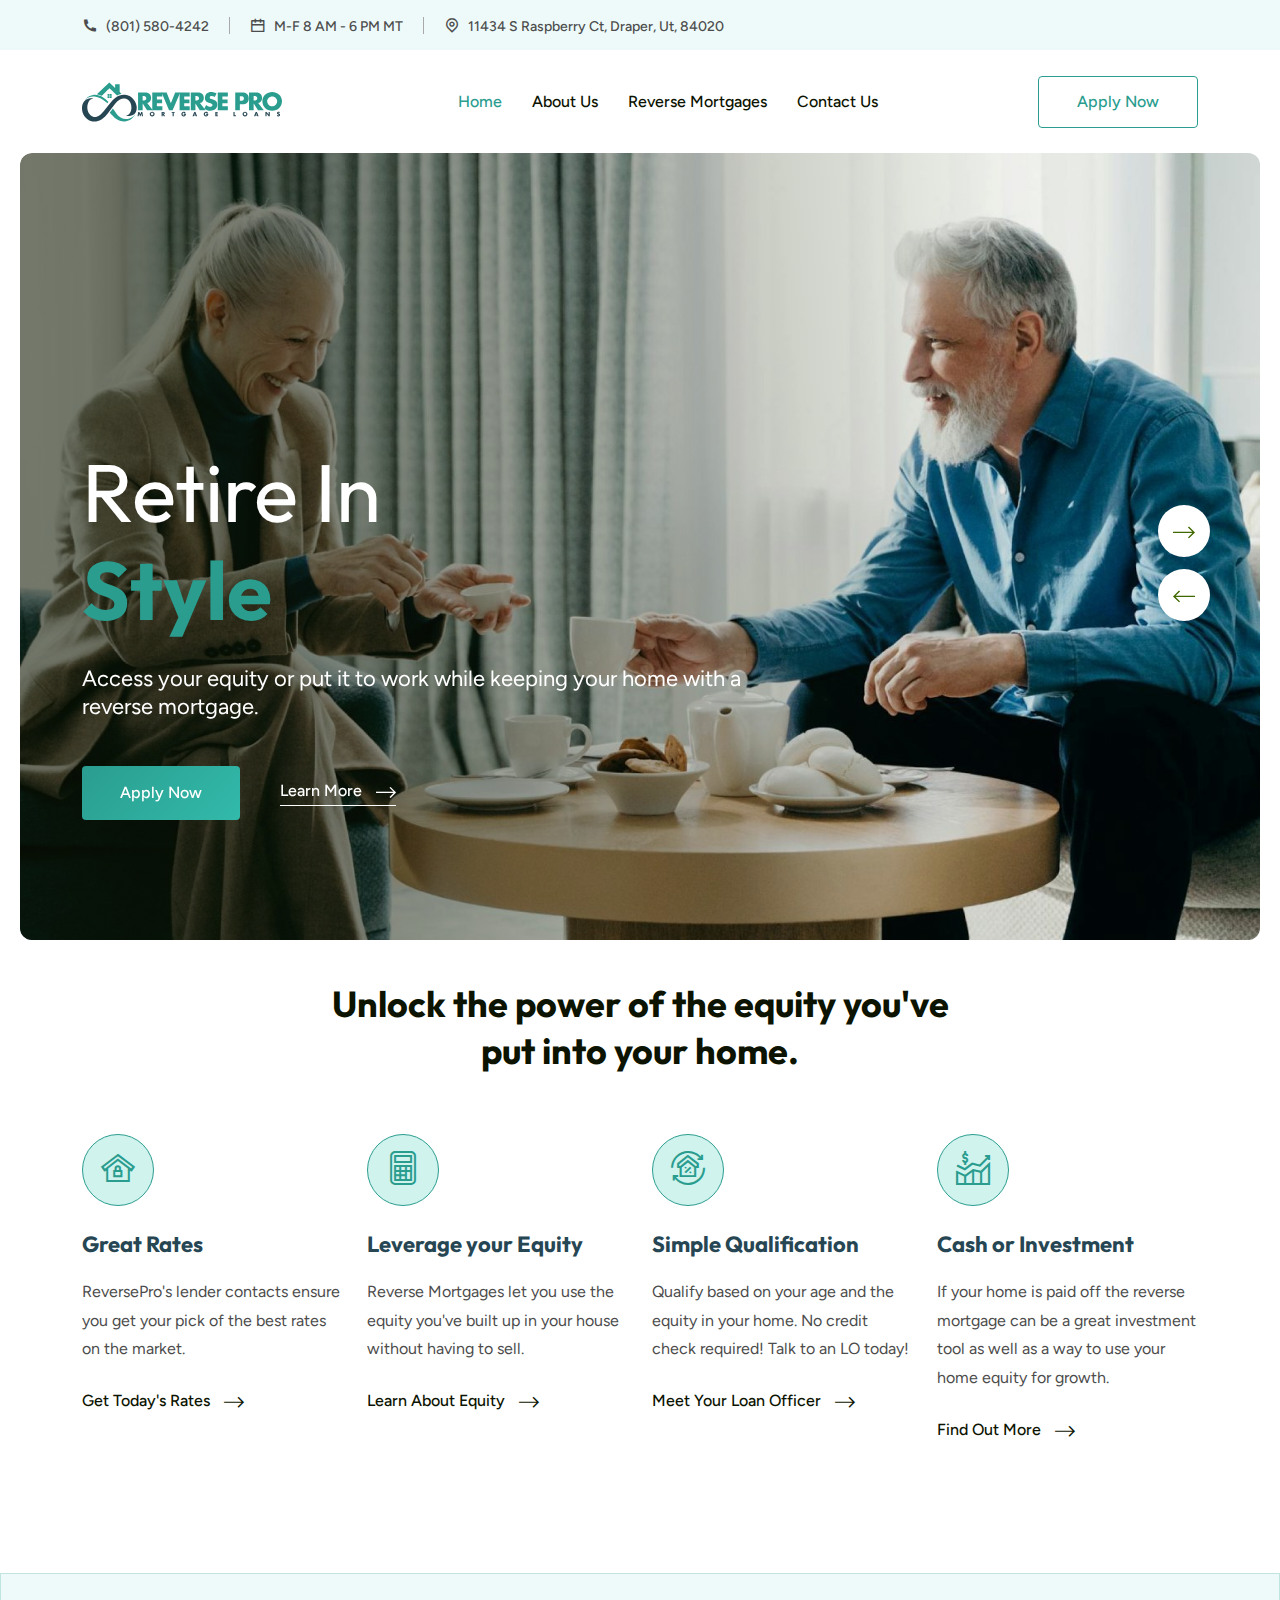
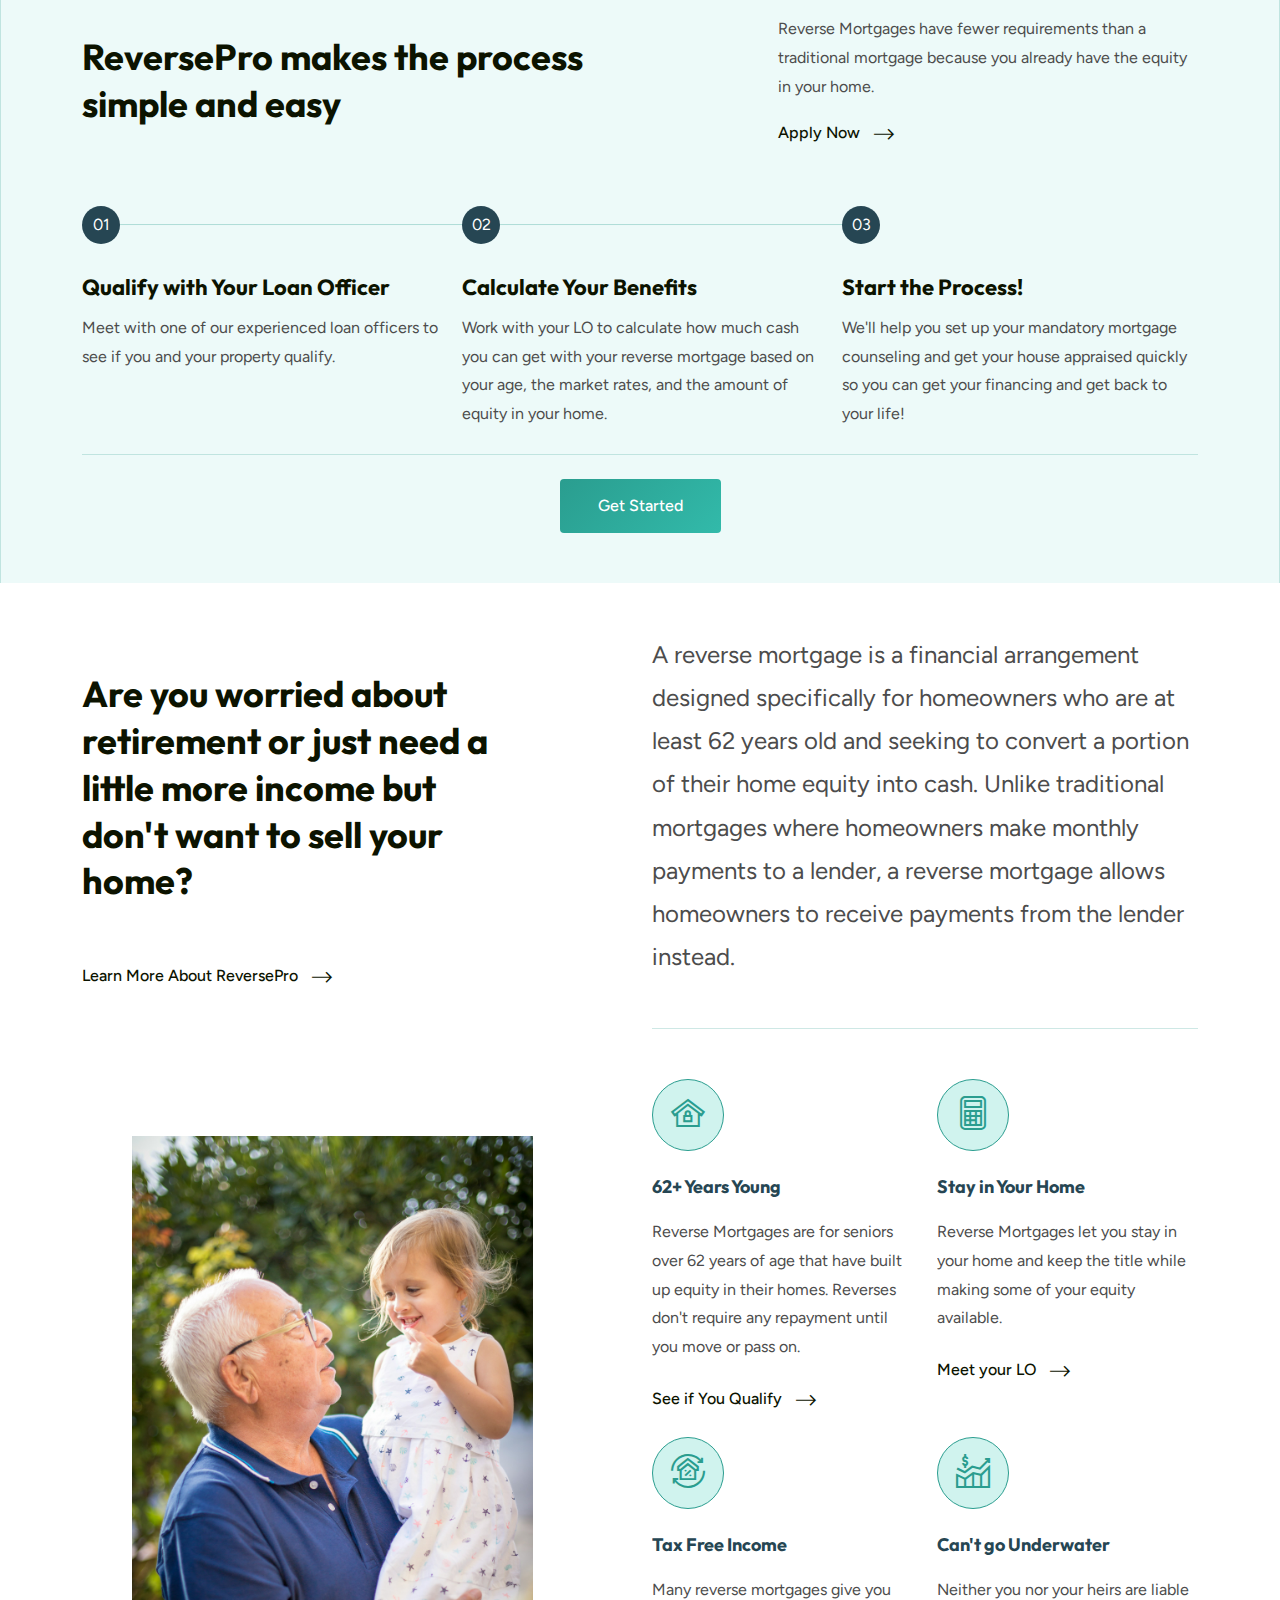
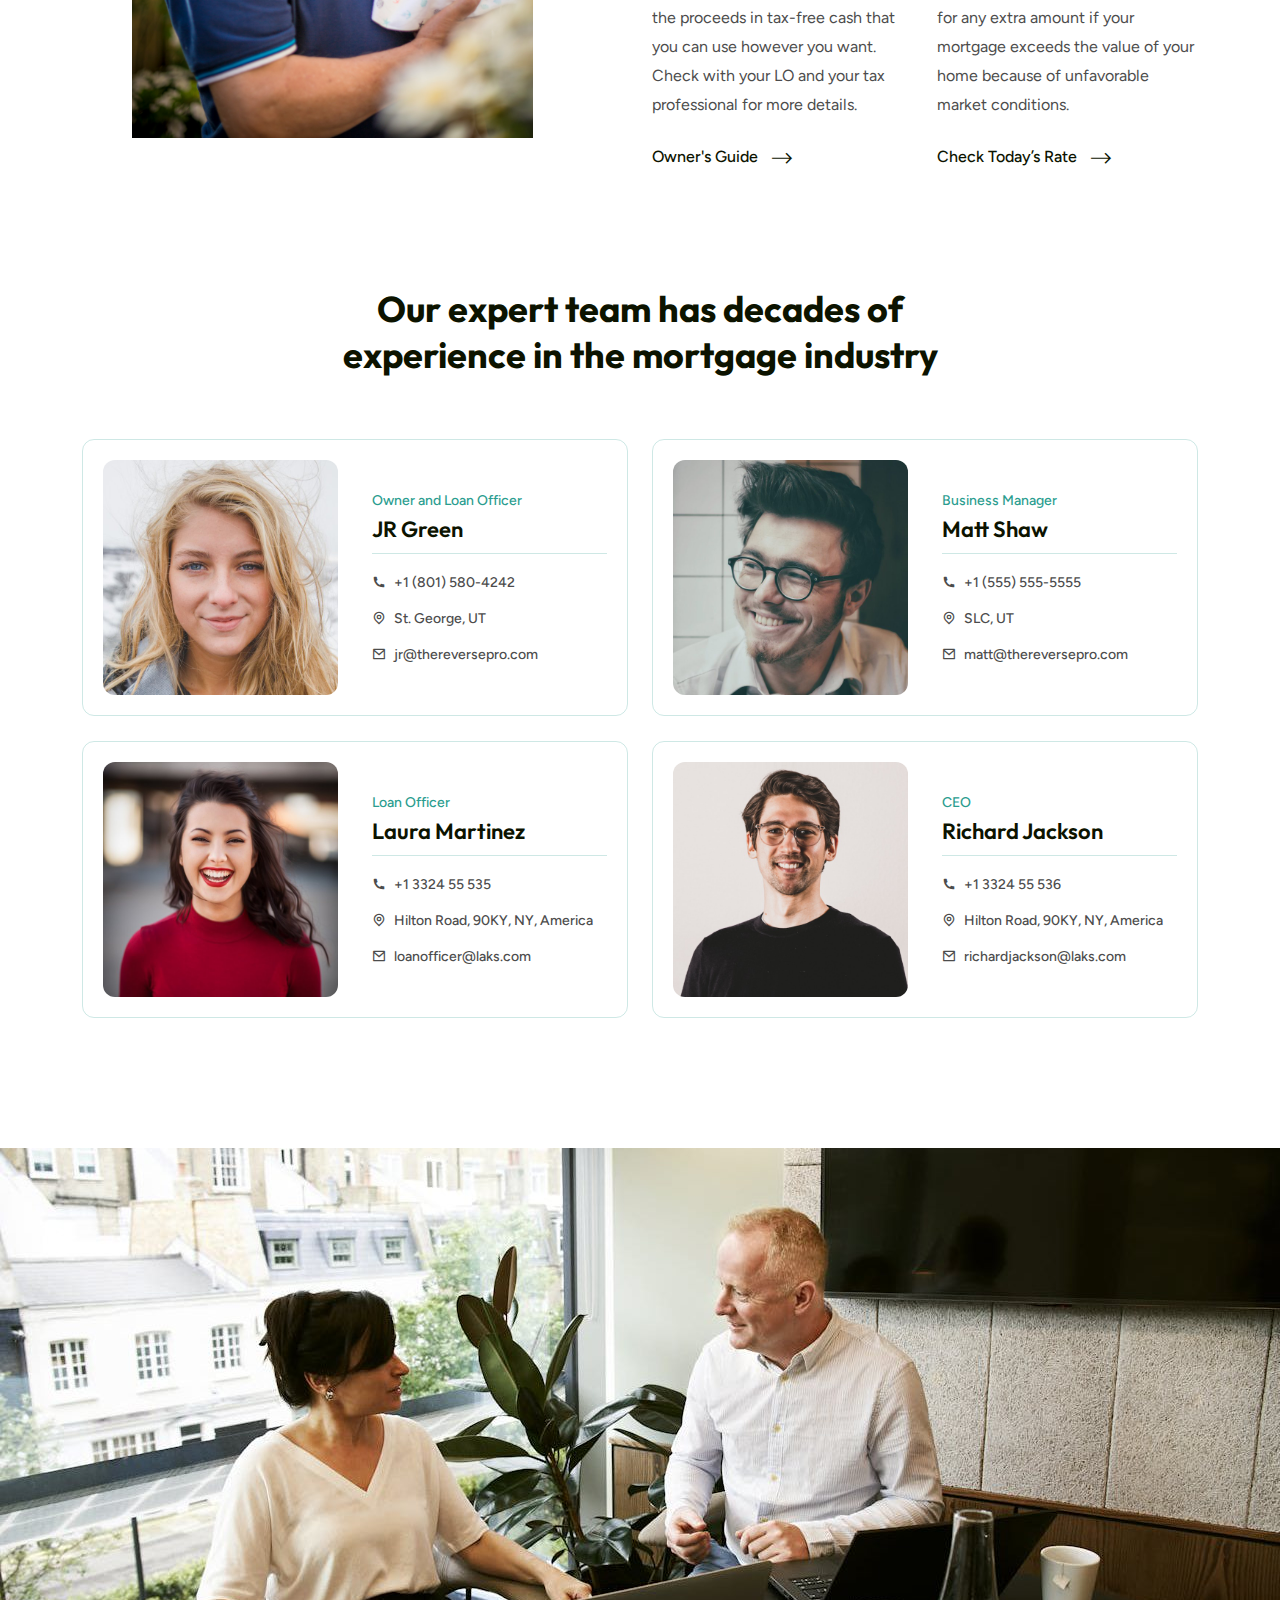
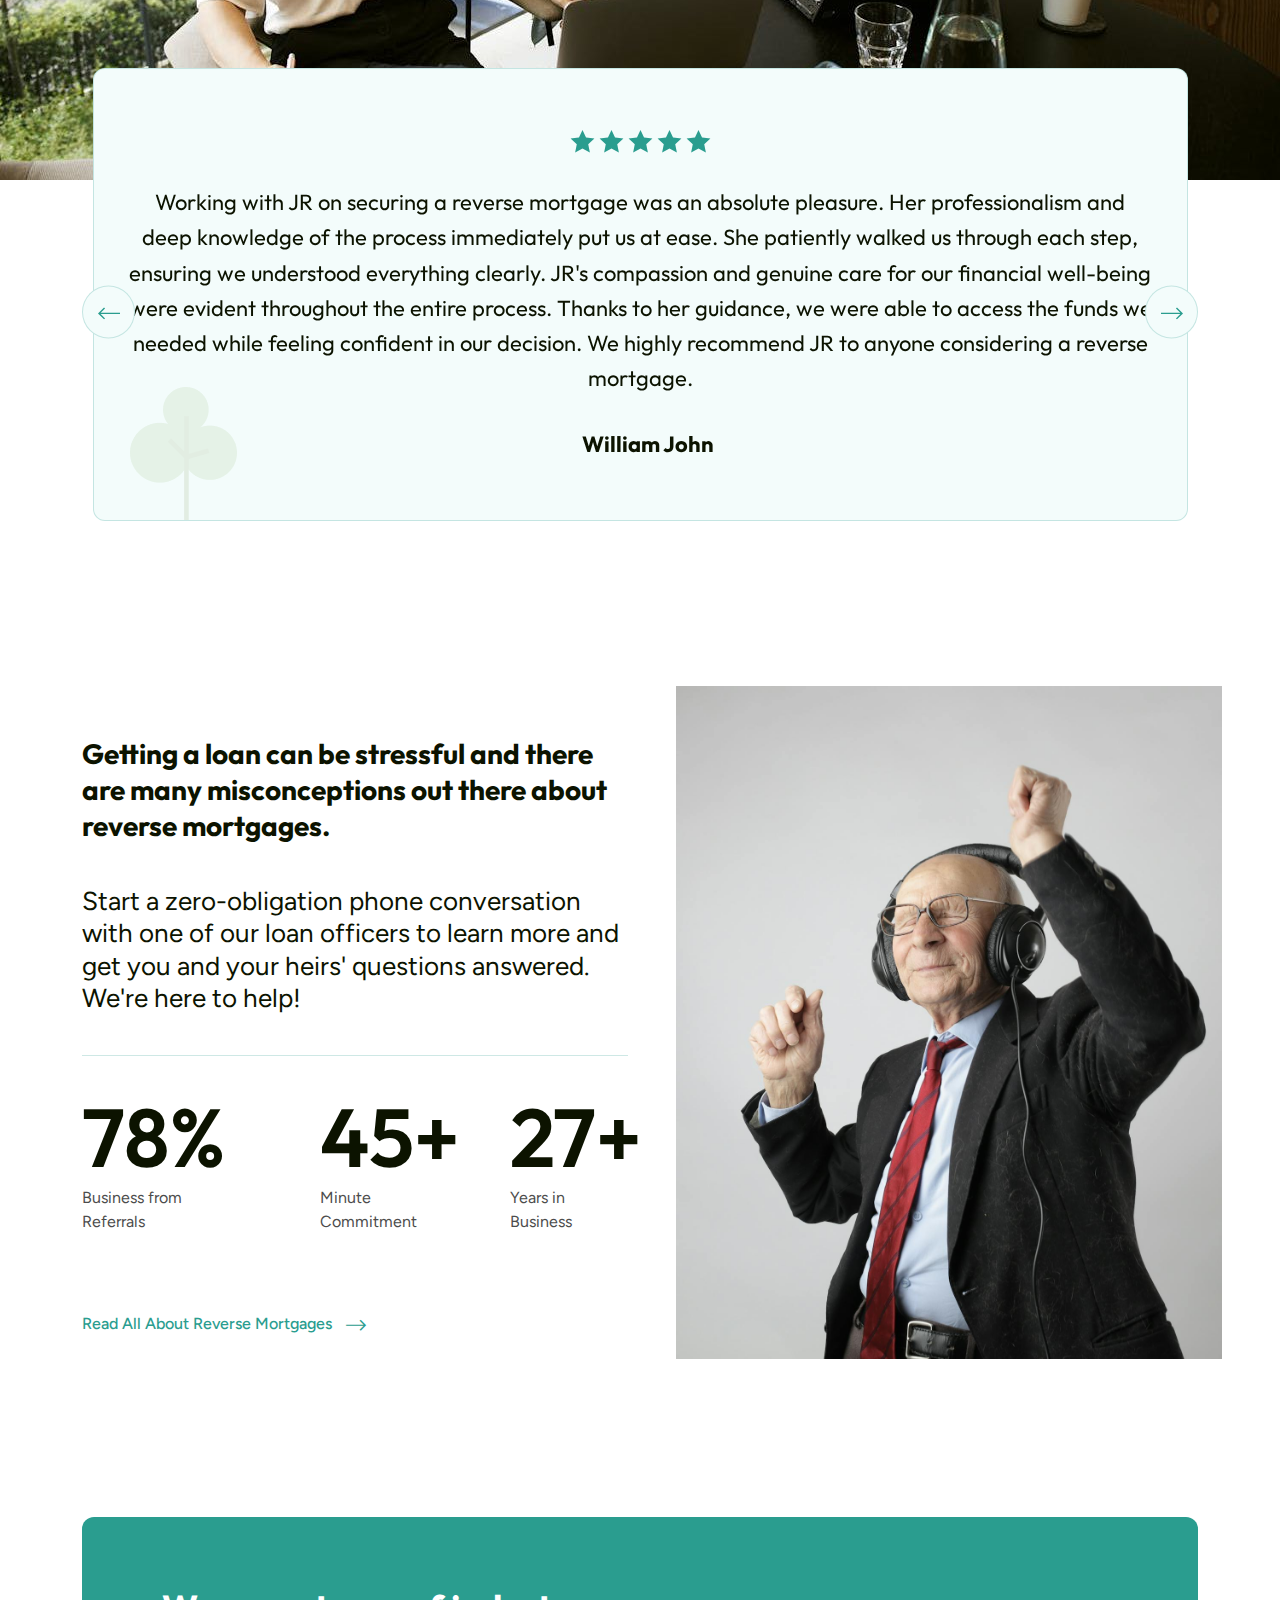
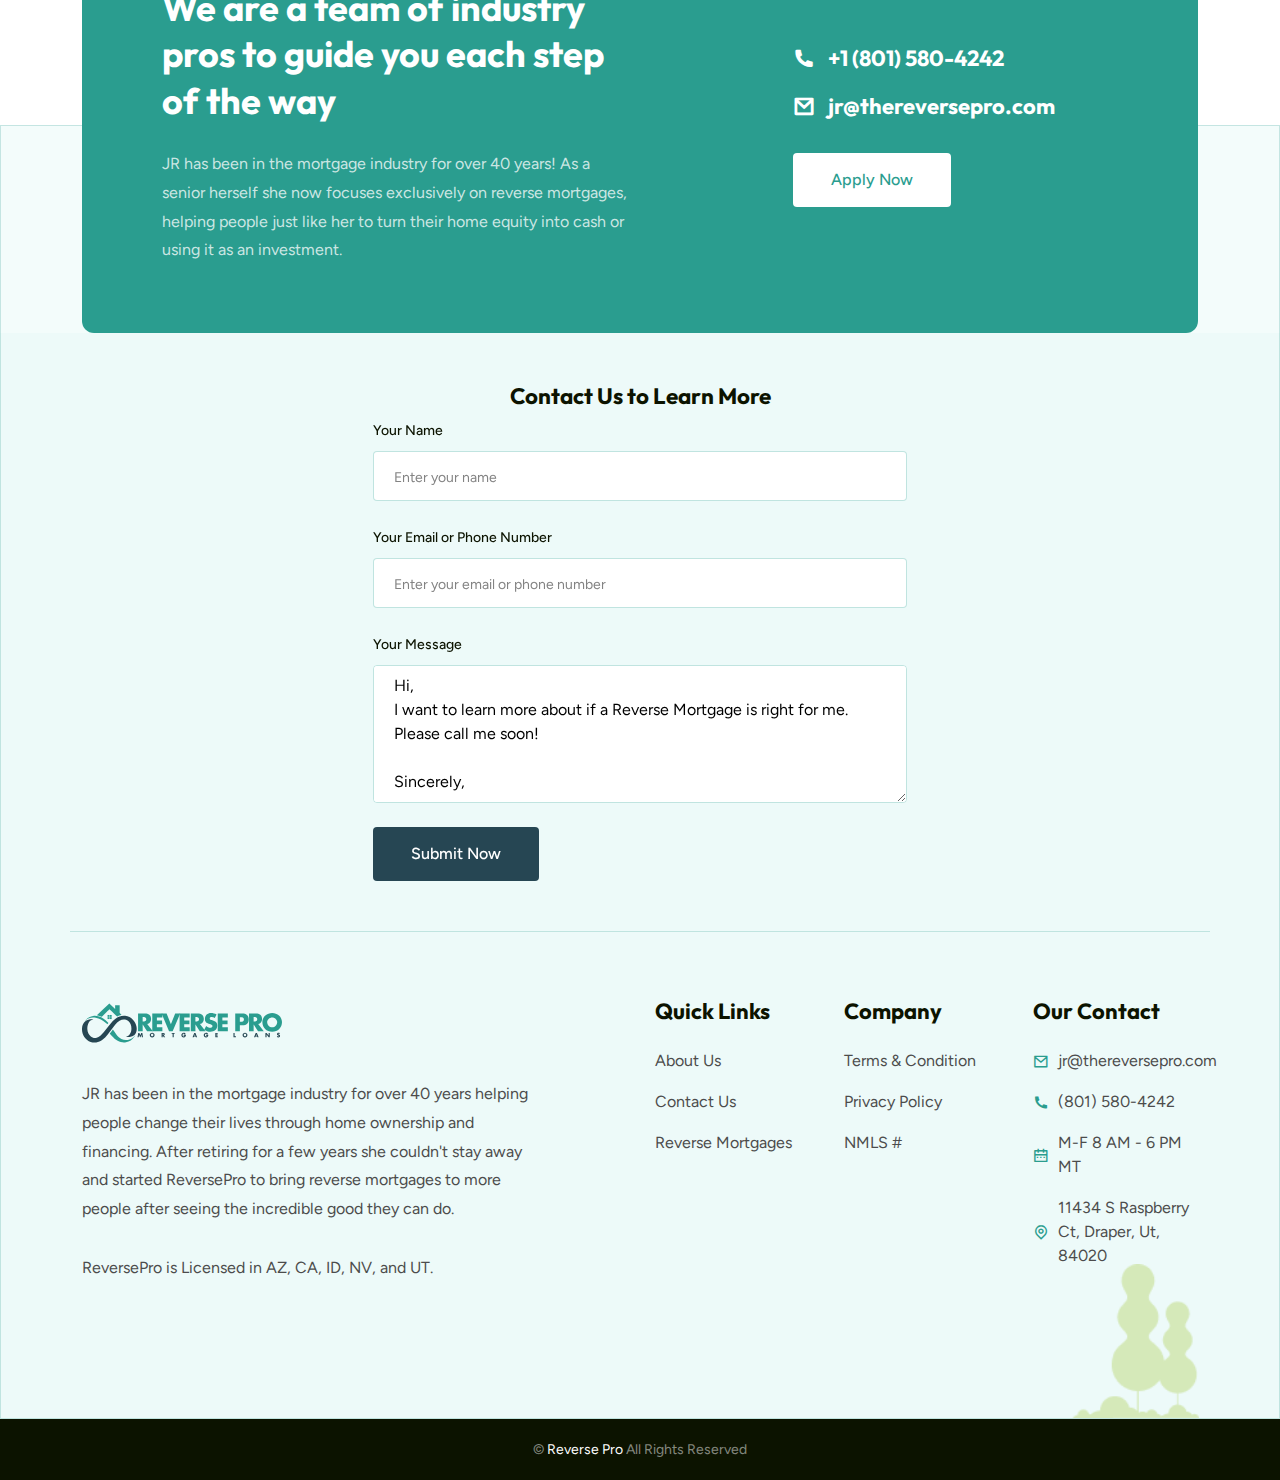
==== index.html @ 3d48fd6b "wip deploy" ====
<!DOCTYPE html>
<html>
  <head>
    <meta charset="utf-8" />
    <title>ReversePro - The Reverse Mortgage Professionals</title>
    <!--Meta For No Index-->
    <meta name="robots" content="Noimageindex"/>
    
    <!-- mobile responsive meta -->
    <meta name="viewport" content="width=device-width, initial-scale=1" />
    <meta
      name="viewport"
      content="width=device-width, initial-scale=1, maximum-scale=1"
    />

    <!-- Required meta tags -->
    <meta charset="utf-8" />

    <!-- Stylesheets -->
    <link href="/style/c95ebb1f0553cd6973765779811c536f2e88d6d774f008d8984bfc5933ddc28c-output.css" rel="stylesheet" />

    <!-- Links Of CSS File -->
    <link rel="stylesheet" href="/assets/css/swiper-bundle.min.css" />
    <link rel="stylesheet" href="/assets/css/nouislider.css" />
    <link rel="stylesheet" href="/assets/css/remixicon.css" />
    <link rel="stylesheet" href="/assets/css/flaticon.css" />
    <link rel="stylesheet" href="/assets/css/style.css" />

    <!--Favicon-->
    <link rel="shortcut icon" href="/assets/images/favicon.svg" type="image/x-icon" />
    <link rel="icon" href="/assets/images/favicon.svg" type="image/x-icon" />
  </head>

  <body>

    
    <!-- Start Preloader -->
    <div id="preloader">
      <div class="preloader">
        <div class="waviy">
          <span>R</span>
          <span>e</span>
          <span>v</span>
          <span>e</span>
          <span>r</span>
          <span>s</span>
          <span>e</span>
          <span>P</span>
          <span>r</span>
          <span>o</span>
        </div>
      </div>
    </div>
    <!-- End Preloader -->
    

    
      <!-- Start Header Area -->
      <div class="top-header-area bg-logo-light position-relative z-2 ptb-20">
        <div class="container mw-1380">
          <div class="row align-items-center">
            <div class="col-lg-8">
              <ul
                class="ps-0 mb-0 list-unstyled info-link d-sm-flex text-center flex-wrap align-items-center justify-content-center justify-content-lg-start"
              >
                <li>
                  <a href="tel:+8015804242">
                    <i class="ri-phone-fill"></i>
                    (801) 580-4242
                  </a>
                </li>
                <li>
                  <i class="ri-calendar-line"></i>
                  M-F 8 AM - 6 PM MT
                </li>
                <li>
                  <i class="ri-map-pin-line"></i>
                  11434 S Raspberry Ct, Draper, Ut, 84020
                </li>
              </ul>
            </div>
            <div class="col-lg-4">
            
            </div>
          </div>
        </div>
      </div>
      <!-- End Header Area -->

      <!-- Start Navbar Area -->
      <nav class="navbar navbar-expand-lg bg-white ptb-19" id="navbar">
        <div class="container mw-1380">
          <a class="navbar-brand" href="/">
            <img src="/assets/images/logo.svg" class="main-logo" alt="" />
            <img
              src="/assets/images/logo.svg"
              class="white-logo d-none"
              alt=""
            />
          </a>
          <a
            class="navbar-toggler"
            data-bs-toggle="offcanvas"
            href="#navbarOffcanvas"
            role="button"
            aria-controls="navbarOffcanvas"
          >
            <span class="burger-menu">
              <span class="top-bar"></span>
              <span class="middle-bar"></span>
              <span class="bottom-bar"></span>
            </span>
          </a>

          <div class="collapse navbar-collapse" id="navbarSupportedContent">
            <ul class="navbar-nav m-auto">
              <li class="nav-item dropdown">
                <a
                  class="nav-link active"
                  href="/"
                  role="button"
                  data-bs-toggle="dropdown"
                  aria-expanded="false"
                >
                  Home
                </a>
              </li>

              <li class="nav-item dropdown">
                <a class="nav-link" href="/about">
                  About Us
                </a>
              </li>

              <li class="nav-item dropdown">
                <a class="nav-link" href="/faq">
                  Reverse Mortgages
                </a>
              </li>

              <li class="nav-item dropdown">
                <a class="nav-link" href="/contact">Contact Us</a>
              </li>
            </ul>
          </div>

          <ul class="others-options ps-0 mb-0 list-unstyled justify-content-end">
            <li>
              <a href="calculate-mortgage.html" class="btn btn-primary">
                Apply Now
              </a>
            </li>
          </ul>
        </div>
      </nav>
      <!-- End Navbar Area -->

      <!-- Start Mobile Navbar Area -->
      <div
        class="mobile-navbar offcanvas offcanvas-end border-0"
        data-bs-backdrop="static"
        tabindex="-1"
        id="navbarOffcanvas"
      >
        <div class="offcanvas-header">
          <a href="index.html" class="logo d-inline-block">
            <img src="/assets/images/logo.svg" alt="logo" />
          </a>
          <a href="index.html" class="logo d-none">
            <img src="/assets/images/white-logo.svg" alt="logo" />
          </a>

          <button
            type="button"
            class="close-btn bg-transparent position-relative lh-1 p-0 border-0"
            data-bs-dismiss="offcanvas"
            aria-label="Close"
          >
            <i class="ri-close-fill"></i>
          </button>
        </div>

        <div class="offcanvas-body">
          <ul class="mobile-menu">
            <li class="mobile-menu-list active">
              <a href="javascript:void(0);"> Home </a>
            </li>

            <li class="mobile-menu-list">
              <a href="javascript:void(0);">About Us</a>
            </li>

            <li class="mobile-menu-list">
              <a href="javascript:void(0);">Reverse Mortgages</a>
            </li>
            <li class="mobile-menu-list without-icon">
              <a href="/contact" class="nav-link">Contact Us</a>
            </li>
          </ul>
        </div>
      </div>
      <!-- End Mobile Navbar Area -->

    

    
<!-- Start Banner Area -->
<div class="swiper banner-slide position-relative">
  <div class="swiper-wrapper">
    <div class="swiper-slide">
      <div
        class="banner-area banner-bg-1 bg-img overflow-hidden"
        data-background="./assets/images/couple-having-coffee_1500x952.jpg"
      >
        <div class="container mw-1380">
          <div class="banner-content">
            <h1><span>Retire In</span><br/>Style</h1>
            <p>
              Access your equity or put it to work while keeping your home with
              a reverse mortgage.
            </p>
            <div class="banner-btn d-flex align-items-center">
              <a href="/contact" class="btn border-0">Apply Now</a>
              <a href="/faq" class="read-more">
                Learn More
                <i class="flaticon-right-arrow"></i>
              </a>
            </div>
          </div>
        </div>
      </div>
    </div>
    <div class="swiper-slide">
      <div
        class="banner-area banner-bg-1 bg-img overflow-hidden"
        data-background="./assets/images/man-with-laptop.jpg"
      >
        <div class="container mw-1380">
          <div class="banner-content">
            <h1><span>Seize your</span> Opportunity</h1>
            <p>
              Let us help you find the right loan for you and your family's lifestyle goals.
            </p>
            <div class="banner-btn d-flex align-items-center">
              <a href="/contact" class="btn border-0">
                Apply Now
              </a>
              <a href="/faq" class="read-more">
                Learn More
                <i class="flaticon-right-arrow"></i>
              </a>
            </div>
          </div>
        </div>
      </div>
    </div>
    <div class="swiper-slide">
      <div
        class="banner-area banner-bg-1 bg-img overflow-hidden"
        data-background="./assets/images/grandma-and-granddaughter-baking-cookies_1500x949.jpg"
      >
        <div class="container mw-1380">
          <div class="banner-content">
            <h1><span>Follow Your</span> Dreams</h1>
            <p>
              Spend your time doing what you love.
            </p>
            <div class="banner-btn d-flex align-items-center">
              <a href="/contact" class="btn border-0">
                Apply Now
              </a>
              <a href="/faq" class="read-more">
                Learn More
                <i class="flaticon-right-arrow"></i>
              </a>
            </div>
          </div>
        </div>
      </div>
    </div>
  </div>

  <div class="banner-controller">
    <div class="float-md-end d-flex d-md-block justify-content-between">
      <div class="controller-icon next1">
        <i class="flaticon-right-arrow"></i>
      </div>
      <div class="controller-icon prev1">
        <i class="flaticon-left-arrow"></i>
      </div>
    </div>
  </div>
</div>
<!-- End Banner Area -->

<!-- Start Services Area -->
<div class="service-area pb-105 pt-50">
  <div class="container mw-1380">
    <div class="section-title">
      <h2>Unlock the power of the equity you've put into your home.</h2>
    </div>
    <div class="row justify-content-center">
      <div class="col-xl-3 col-sm-6">
        <div class="service-single-item transition-y">
          <i class="flaticon-house icon"></i>
          <h3>
            <a href="/contact">Great Rates</a>
          </h3>
          <p>
            ReversePro's lender contacts ensure you get your pick of the best
            rates on the market.
          </p>
          <a href="/contact" class="read-more">
            Get Today's Rates
            <i class="flaticon-right-arrow"></i>
          </a>
        </div>
      </div>
      <div class="col-xl-3 col-sm-6">
        <div class="service-single-item transition-y">
          <i class="flaticon-calculator icon"></i>
          <h3>
            <a href="/faq">Leverage your Equity</a>
          </h3>
          <p>
            Reverse Mortgages let you use the equity you've built up in your
            house without having to sell.
          </p>
          <a href="/faq" class="read-more">
            Learn About Equity
            <i class="flaticon-right-arrow"></i>
          </a>
        </div>
      </div>
      <div class="col-xl-3 col-sm-6">
        <div class="service-single-item transition-y">
          <i class="flaticon-refinance icon"></i>
          <h3>
            <a href="/contact">Simple Qualification</a>
          </h3>
          <p>
            Qualify based on your age and the equity in your home. No credit
            check required! Talk to an LO today!
          </p>
          <a href="/contact" class="read-more">
            Meet Your Loan Officer
            <i class="flaticon-right-arrow"></i>
          </a>
        </div>
      </div>
      <div class="col-xl-3 col-sm-6">
        <div class="service-single-item transition-y">
          <i class="flaticon-taxes icon"></i>
          <h3>
            <a href="/contact">Cash or Investment</a>
          </h3>
          <p>
            If your home is paid off the reverse mortgage can be a great
            investment tool as well as a way to use your home equity for growth.
            </p>
          <a href="/contact" class="read-more">
            Find Out More
            <i class="flaticon-right-arrow"></i>
          </a>
        </div>
      </div>
    </div>
  </div>
</div>
<!-- End Services Area -->

<div class="process-area bg-gray2 border border-bottom-0 pt-50 pb-50">
  <div class="container mw-1380">
    <div class="process-content-wrap">
      <div class="row align-items-center">
        <div class="col-lg-6">
          <div class="process-content">
            <h2>ReversePro makes the process simple and easy</h2>
          </div>
        </div>
        <div class="col-lg-6">
          <div class="process-content mw-420">
            <p>
              Reverse Mortgages have fewer requirements than a traditional
              mortgage because you already have the equity in your home.
            </p>
            <a href="/contact" class="read-more"
              >Apply Now <i class="flaticon-right-arrow"></i
            ></a>
          </div>
        </div>
      </div>
    </div>

    <div class="row">
      <div class="col-lg-4">
        <div class="process-single-item">
          <div class="d-flex align-items-center nich">
            <div>
              <span>01</span>
            </div>
            <img
              src="assets/images/right-long-arrow.svg"
              alt="right-long-arrow"
            />
          </div>
          <h3>Qualify with Your Loan Officer</h3>
          <p>
            Meet with one of our experienced loan officers to see if you and
            your property qualify.
          </p>
        </div>
      </div>
      <div class="col-lg-4">
        <div class="process-single-item">
          <div class="d-flex align-items-center nich">
            <div>
              <span>02</span>
            </div>
            <img
              src="assets/images/right-long-arrow.svg"
              alt="right-long-arrow"
            />
          </div>
          <h3>Calculate Your Benefits</h3>
          <p>
            Work with your LO to calculate how much cash you can get with your
            reverse mortgage based on your age, the market rates, and the amount
            of equity in your home.
          </p>
        </div>
      </div>
      <div class="col-lg-4">
        <div class="process-single-item">
          <div class="d-flex align-items-center nich">
            <div>
              <span>03</span>
            </div>
          </div>
          <h3>Start the Process!</h3>
          <p>
            We'll help you set up your mandatory mortgage counseling and get
            your house appraised quickly so you can get your financing and get
            back to your life!
          </p>
        </div>
      </div>
      <div class="col-lg-12">
        <div class="border-top pt-4 text-center">
          <a href="loan-programs.html" class="btn border-0">
            Get Started
          </a>
        </div>
      </div>
    </div>
  </div>
</div>


<!-- Start Services Area -->
<div class="service-area pb-50 pt-50">
  <div class="container mw-1380">
    <div class="row align-items-center">
      <div class="col-lg-6">
        <div class="service-content">
          <h2>
            Are you worried about retirement or just need a little more income
            but don't want to sell your home?
          </h2>
          <a href="/about" class="read-more">
            Learn More About ReversePro
            <i class="flaticon-right-arrow"></i>
          </a>
        </div>
      </div>
      <div class="col-lg-6">
        <div class="service-content">
          <p>
            A reverse mortgage is a financial arrangement designed specifically
            for homeowners who are at least 62 years old and seeking to convert
            a portion of their home equity into cash. Unlike traditional
            mortgages where homeowners make monthly payments to a lender, a
            reverse mortgage allows homeowners to receive payments from the
            lender instead.
          </p>
        </div>
      </div>
    </div>

    <div class="row align-items-center">
      <div class="col-lg-5">
        <div class="services-img">
          <img src="assets/images/man-holding-young-girl.jpg" alt="" />
        </div>
      </div>
      <div class="col-lg-1">
      </div>
      <div class="col-lg-6">
        <div class="row justify-content-center">
          <div class="col-xl-6 col-sm-6">
            <div class="service-single-item transition-y style-two">
              <i class="flaticon-house icon"></i>
              <h3>
                <a href="/faq">62+ Years Young</a>
              </h3>
              <p>
                Reverse Mortgages are for seniors over 62 years of age that have
                built up equity in their homes. Reverses don't require any repayment until
                you move or pass on.
              </p>
              <a href="/contact" class="read-more">
                See if You Qualify
                <i class="flaticon-right-arrow"></i>
              </a>
            </div>
          </div>
          <div class="col-xl-6 col-sm-6">
            <div class="service-single-item transition-y style-two">
              <i class="flaticon-calculator icon"></i>
              <h3>
                <a href="/faq">Stay in Your Home</a>
              </h3>
              <p>
                Reverse Mortgages let you stay in your home and keep the title
                while making some of your equity available.
              </p>
              <a href="/contact" class="read-more">
                Meet your LO
                <i class="flaticon-right-arrow"></i>
              </a>
            </div>
          </div>
          <div class="col-xl-6 col-sm-6">
            <div class="service-single-item transition-y style-two">
              <i class="flaticon-refinance icon"></i>
              <h3>
                <a href="/faq">Tax Free Income</a>
              </h3>
              <p>
                Many reverse mortgages give you the proceeds in tax-free cash
                that you can use however you want. Check with your LO and your
                tax professional for more details.
              </p>
              <a href="/faq" class="read-more">
                Owner's Guide
                <i class="flaticon-right-arrow"></i>
              </a>
            </div>
          </div>
          <div class="col-xl-6 col-sm-6">
            <div class="service-single-item transition-y style-two">
              <i class="flaticon-taxes icon"></i>
              <h3>
                <a href="/faq"> Can't go Underwater </a>
              </h3>
              <p>
                Neither you nor your heirs are liable for any extra amount if
                your mortgage exceeds the value of your home because of
                unfavorable market conditions.
              </p>
              <a href="/contact" class="read-more">
                Check Today’s Rate
                <i class="flaticon-right-arrow"></i>
              </a>
            </div>
          </div>
        </div>
      </div>
    </div>
  </div>
</div>
<!-- End Services Area -->


<div class="team-member-area pt-50 pb-105">
  <div class="container mw-1380">
    <div class="section-title">
      <h2>
        Our expert team has decades of experience in the mortgage industry
      </h2>
    </div>
    <div class="row justify-content-center">
      <div class="col-xl-6">
        <div class="team-member-single-item border transition-y">
          <div class="d-md-flex align-items-center">
            <a
              href="management-details.html"
              class="flex-shrink-0 mb-4 mb-md-0 d-block"
            >
              <img src="assets/images/team-1.jpg" alt="team" />
            </a>
            <div class="flex-grow-1 ms-34">
              <span class="title">Owner and Loan Officer</span>
              <h3>
                <a href="management-details.html">JR Green</a>
              </h3>
              <ul class="ps-0 mb-0 list-unstyled">
                <li>
                  <i class="ri-phone-fill"></i>
                  <a href="tel:+18015804242">+1 (801) 580-4242</a>
                </li>
                <li>
                  <i class="ri-map-pin-line"></i>
                  <span>St. George, UT</span>
                </li>
                <li>
                  <i class="ri-mail-line"></i>
                  <a href="mailto:jr@thereversepro.com">jr@thereversepro.com</a>
                </li>
              </ul>
            </div>
          </div>
        </div>
      </div>
      <div class="col-xl-6">
        <div class="team-member-single-item border transition-y">
          <div class="d-md-flex align-items-center">
            <a
              href="management-details.html"
              class="flex-shrink-0 mb-4 mb-md-0 d-block"
            >
              <img src="assets/images/team-2.jpg" alt="team" />
            </a>
            <div class="flex-grow-1 ms-34">
              <span class="title">Business Manager</span>
              <h3>
                <a href="management-details.html">Matt Shaw</a>
              </h3>
              <ul class="ps-0 mb-0 list-unstyled">
                <li>
                  <i class="ri-phone-fill"></i>
                  <a href="tel:+15555555555">+1 (555) 555-5555</a>
                </li>
                <li>
                  <i class="ri-map-pin-line"></i>
                  <span>SLC, UT</span>
                </li>
                <li>
                  <i class="ri-mail-line"></i>
                  <a href="mailto:lauramartinez@laks.com">
                    matt@thereversepro.com
                  </a>
                </li>
              </ul>
            </div>
          </div>
        </div>
      </div>
      <div class="col-xl-6">
        <div class="team-member-single-item border transition-y">
          <div class="d-md-flex align-items-center">
            <a
              href="management-details.html"
              class="flex-shrink-0 mb-4 mb-md-0 d-block"
            >
              <img src="assets/images/team-3.jpg" alt="team" />
            </a>
            <div class="flex-grow-1 ms-34">
              <span class="title">Loan Officer</span>
              <h3>
                <a href="management-details.html">Laura Martinez</a>
              </h3>
              <ul class="ps-0 mb-0 list-unstyled">
                <li>
                  <i class="ri-phone-fill"></i>
                  <a href="tel:+1332455535">+1 3324 55 535</a>
                </li>
                <li>
                  <i class="ri-map-pin-line"></i>
                  <span>Hilton Road, 90KY, NY, America</span>
                </li>
                <li>
                  <i class="ri-mail-line"></i>
                  <a href="mailto:loanofficer@laks.com">loanofficer@laks.com</a>
                </li>
              </ul>
            </div>
          </div>
        </div>
      </div>
      <div class="col-xl-6">
        <div class="team-member-single-item border transition-y">
          <div class="d-md-flex align-items-center">
            <a
              href="management-details.html"
              class="flex-shrink-0 mb-4 mb-md-0 d-block"
            >
              <img src="assets/images/team-4.jpg" alt="team" />
            </a>
            <div class="flex-grow-1 ms-34">
              <span class="title">CEO</span>
              <h3>
                <a href="management-details.html">Richard Jackson</a>
              </h3>
              <ul class="ps-0 mb-0 list-unstyled">
                <li>
                  <i class="ri-phone-fill"></i>
                  <a href="tel:+1332455536">+1 3324 55 536</a>
                </li>
                <li>
                  <i class="ri-map-pin-line"></i>
                  <span>Hilton Road, 90KY, NY, America</span>
                </li>
                <li>
                  <i class="ri-mail-line"></i>
                  <a href="mailto:richardjackson@laks.com"
                    >richardjackson@laks.com</a
                  >
                </li>
              </ul>
            </div>
          </div>
        </div>
      </div>
    </div>
  </div>
</div>

<div class="container-fluid p-0">
  <img src="assets/images/man-and-woman-at-board-table.jpg" class="fullwidth" alt="" />
</div>

<!-- Start Testimonials On Area -->
<div class="testimonials-area">
  <div class="container mw-1380">
    <div class="swiper testimonials-slide position-relative">
      <div class="swiper-wrapper">
        <div class="swiper-slide">
          <div class="testimonials-single-item position-relative z-1">
            <ul class="ps-0 list-unstyled d-flex justify-content-center gap-1">
              <li>
                <i class="ri-star-fill"></i>
              </li>
              <li>
                <i class="ri-star-fill"></i>
              </li>
              <li>
                <i class="ri-star-fill"></i>
              </li>
              <li>
                <i class="ri-star-fill"></i>
              </li>
              <li>
                <i class="ri-star-fill"></i>
              </li>
            </ul>
            <p>
              Working with JR on securing a reverse mortgage was an absolute
              pleasure. Her professionalism and deep knowledge of the process
              immediately put us at ease. She patiently walked us through each
              step, ensuring we understood everything clearly. JR's compassion
              and genuine care for our financial well-being were evident
              throughout the entire process. Thanks to her guidance, we were
              able to access the funds we needed while feeling confident in our
              decision. We highly recommend JR to anyone considering a reverse
              mortgage.
            </p>
            <div class="d-flex justify-content-center">
              <div class="d-flex align-items-center justify-content-center">
              
                <div class="flex-grow-1 ms-3 text-start">
                  <h3>William John</h3>
                </div>
              </div>
            </div>

            <img
              src="assets/images/shape-1.png"
              class="shape shape-1"
              alt="shape"
            />
          </div>
        </div>
        <div class="swiper-slide">
          <div class="testimonials-single-item position-relative z-1">
            <ul class="ps-0 list-unstyled d-flex justify-content-center gap-1">
              <li>
                <i class="ri-star-fill"></i>
              </li>
              <li>
                <i class="ri-star-fill"></i>
              </li>
              <li>
                <i class="ri-star-fill"></i>
              </li>
              <li>
                <i class="ri-star-fill"></i>
              </li>
              <li>
                <i class="ri-star-fill"></i>
              </li>
            </ul>
            <p>
              JR made the entire experience of obtaining a reverse mortgage
              straightforward and stress-free. From our initial consultation to
              the closing of the loan, she was incredibly attentive and
              responsive to all our questions and concerns. Her expertise in
              this field is unmatched, and she took the time to educate us on
              all our options, ensuring we made informed decisions. JR's warm
              demeanor and sincere interest in helping us achieve our financial
              goals made a significant difference. We are grateful to have had
              such a wonderful advisor by our side.
            </p>
            <div class="d-flex justify-content-center">
              <div class="d-flex align-items-center justify-content-center">
              
                <div class="flex-grow-1 ms-3 text-start">
                  <h3>John Dew</h3>
                </div>
              </div>
            </div>

            <img
              src="assets/images/shape-1.png"
              class="shape shape-1"
              alt="shape"
            />
          </div>
        </div>
        <div class="swiper-slide">
          <div class="testimonials-single-item position-relative z-1">
            <ul class="ps-0 list-unstyled d-flex justify-content-center gap-1">
              <li>
                <i class="ri-star-fill"></i>
              </li>
              <li>
                <i class="ri-star-fill"></i>
              </li>
              <li>
                <i class="ri-star-fill"></i>
              </li>
              <li>
                <i class="ri-star-fill"></i>
              </li>
              <li>
                <i class="ri-star-fill"></i>
              </li>
            </ul>
            <p>
              We cannot speak highly enough of JR and her exceptional service
              throughout our reverse mortgage process. Her professionalism and
              attention to detail were outstanding. She took the time to
              understand our unique situation and provided personalized advice
              that exceeded our expectations. JR's ability to explain complex
              financial concepts in a clear and concise manner made us feel
              empowered and confident in our decisions. Her genuine care for her
              clients shines through in every interaction. Working with JR was
              a true pleasure, and we wholeheartedly recommend her expertise to
              anyone considering a reverse mortgage.
            </p>
            <div class="d-flex justify-content-center">
              <div class="d-flex align-items-center justify-content-center">
              
                <div class="flex-grow-1 ms-3 text-start">
                  <h3>Alex Smith</h3>
                </div>
              </div>
            </div>

            <img
              src="assets/images/shape-1.png"
              class="shape shape-1"
              alt="shape"
            />
          </div>
        </div>
      </div>
      <div class="testimonials-controller">
        <div class="controller-icon prev3">
          <i class="flaticon-left-arrow"></i>
        </div>
        <div class="controller-icon next3">
          <i class="flaticon-right-arrow"></i>
        </div>
      </div>
    </div>
  </div>
</div>
<!-- End Testimonials On Area -->

<!-- Start About Us Area -->
<div class="about-us-area ptb-130">
  <div class="container mw-1380">
    <div class="row align-items-center">
      <div class="col-lg-6">
        <div class="about-us-content style-two">
          <h2>
            Getting a loan can be stressful and there are many misconceptions
            out there about reverse mortgages.
          </h2>
          <p>
            Start a zero-obligation phone conversation with one of our loan
            officers to learn more and get you and your heirs' questions
            answered. We're here to help!
          </p>
          <div class="row">
            <div class="col-lg-4 col-md-4 col-sm-6">
              <div class="fan-facet-single-item">
                <h1><span class="counter">78</span><span>%</span></h1>
                <span>Business from Referrals</span>
              </div>
            </div>
            <div class="col-lg-4 col-md-4 col-sm-6">
              <div class="fan-facet-single-item ms-xl-5">
                <h1><span class="counter">45</span><span>+</span></h1>
                <span>Minute Commitment</span>
              </div>
            </div>
            <div class="col-lg-4 col-md-4 col-sm-6">
              <div class="fan-facet-single-item ms-xl-5">
                <h1><span class="counter">27</span><span>+</span></h1>
                <span>Years in Business</span>
              </div>
            </div>
          </div>

          <a
            href="/faq"
            class="read-more text-primarydiv mt-lg-5 d-inline-block"
          >
            Read All About Reverse Mortgages
            <i class="flaticon-right-arrow"></i>
          </a>
        </div>
      </div>
      <div class="col-lg-6">
        <div class="about-us-wrap text-center text-lg-end">
          <div class="about-img-3">
            <img src="assets/images/about-3.jpg" class="img" alt="" />
            <img
              src="assets/images/man-with-headphones.jpg"
              class="ms-4 shapes"
              alt="shape"
            />
          </div>
          <div class="about-img-3 mt-4 pt-1">
          <!--
            <img
              src="assets/images/shape-7.png"
              class="me-4 shapes"
              alt="shape"
            />
            <img src="assets/images/about-4.jpg" class="img" alt="" />
            -->
          </div>
        </div>
      </div>
    </div>
  </div>
</div>
<!-- End About Us Area -->

<!-- Start Guide Area -->
<div class="guide-area bg-50 bottom border-tops-0">
  <div class="container mw-1380">
    <div class="guide-wrap position-relative z-1">
      <div class="row align-items-center">
        <div class="col-lg-6">
          <div class="guide-content">
            <h2>We are a team of industry pros to guide you each step of the way</h2>
            <p>
              JR has been in the mortgage industry for over 40 years! As a
              senior herself she now focuses exclusively on reverse mortgages,
              helping people just like her to turn their home equity into cash
              or using it as an investment.
            </p>
          </div>
        </div>
        <div class="col-lg-6">
          <div class="guide-info">
            <ul class="ps-0 list-unstyled">
              <li>
                <i class="ri-phone-fill"></i>
                <a href="tel:+8015804242">+1 (801) 580-4242</a>
              </li>
              <li>
                <i class="ri-mail-line"></i>
                <a href="mailto:jr@thereversepro.com"> jr@thereversepro.com </a>
              </li>
            </ul>
            <a href="/contact" class="btn border-0 bg-white">
              Apply Now
            </a>
          </div>
        </div>
      </div>
      <img
        src="assets/images/shape-2.png"
        class="shape shape-2 d-none d-xxl-block"
        alt="shape"
      />
    </div>
  </div>
</div>
<!-- End Guide Area -->


    
    <!-- Start Footer Area -->
    <div class="footer-area pt-50 pb-105 bg-gray2 border border-top-0">

      <div class="container mw-1380">
        
        <div class="row justify-content-center mx-auto w-50 pb-50">
            <h3 class="text-center">Contact Us to Learn More</h3>
            <form class="team-form">
                <div class="form-group mb-4">
                    <label class="label">Your Name</label>
                    <input type="text" class="form-control" placeholder="Enter your name">
                </div>
                <div class="form-group mb-4">
                    <label class="label">Your Email or Phone Number</label>
                    <input type="email" class="form-control" placeholder="Enter your email or phone number">
                </div>
                <div class="form-group mb-4">
                    <label class="label">Your Message</label>
                    <textarea class="form-control" cols="30" rows="5" placeholder="Type your message...">Hi,
I want to learn more about if a Reverse Mortgage is right for me. Please call me soon!

Sincerely,

                    </textarea>
                </div>
                <div class="form-group mb-0">
                    <button type="submit" class="btn border-0 btn-dark">Submit Now</button>
                </div>
            </form>
        </div>
        <div class="row justify-content-center border-top pt-50 pb-md-3">
        </div>
        

        <div class="row justify-content-center">
          <div class="col-lg-5">
            <div class="footer-single-item">
              <a href="index.html" class="d-inline-block logo">
                <img src="/assets/images/logo.svg" alt="" />
              </a>
              <p>
              JR has been in the mortgage industry for over 40 years helping people
              change their lives through home ownership and financing. After retiring
              for a few years she couldn't stay away and started ReversePro to bring
              reverse mortgages to more people after seeing the incredible good they
              can do.
              </p>
              <p>
                ReversePro is Licensed in AZ, CA, ID, NV, and UT.
              </p>
            </div>
          </div>
          <div class="col-lg-1"></div>
          <div class="col-lg-6 ms-72">
            <div class="row">
              <div class="col-lg-4 col-sm-6">
                <div class="footer-single-item">
                  <h3>Quick Links</h3>
                  <ul class="ps-0 mb-0 list-unstyled additional-link">
                    <li>
                      <a href="/about">About Us</a>
                    </li>
                    <li>
                      <a href="/contact">Contact Us</a>
                    </li>
                    <li>
                      <a href="/faq">Reverse Mortgages</a>
                    </li>
                  </ul>
                </div>
              </div>
              <div class="col-lg-4 col-sm-6">
                <div class="footer-single-item">
                  <h3>Company</h3>
                  <ul class="ps-0 mb-0 list-unstyled additional-link">
                    <li>
                      <a href="/terms-conditions.html">Terms & Condition</a>
                    </li>
                    <li>
                      <a href="/privacy-policy.html">Privacy Policy</a>
                    </li>
                    <li>
                      <a href="/about">NMLS #</a>
                    </li>
                  </ul>
                </div>
              </div>
              <div class="col-lg-4 col-sm-6">
                <div class="footer-single-item">
                  <h3>Our Contact</h3>
                  <ul class="ps-0 mb-0 list-unstyled info-links">
                    <li class="d-flex align-items-center">
                      <i class="ri-mail-line"></i>
                      <a href="mailto:jr@thereversepro.com">jr@thereversepro.com</a>
                    </li>
                    <li class="d-flex align-items-center">
                      <i class="ri-phone-fill"></i>
                      <a href="tel:+18015804242">(801) 580-4242</a>
                    </li>
                    <li class="d-flex align-items-center">
                      <i class="ri-calendar-2-line"></i>
                      <span>M-F 8 AM - 6 PM MT</span>
                    </li>
                    <li class="d-flex align-items-center">
                      <i class="ri-map-pin-line"></i>
                      <span> 11434 S Raspberry Ct, Draper, Ut, 84020 </span>
                    </li>
                  </ul>
                </div>
              </div>
            </div>
          </div>
        </div>
      </div>
    </div>
    <!-- End Footer Area -->

    <!-- Start Copyright Area -->
    <div class="copy-right-area">
      <div class="container">
        <div class="copy-right-content">
          <p class="mb-0">© <span>Reverse Pro</span> All Rights Reserved</p>
        </div>
      </div>
    </div>
    <!-- End Copyright Area -->


    <button type="button" id="backtotop">
      <i class="ri-upload-line"></i>
    </button>

    <script src="/assets/js/bootstrap.bundle.min.js"></script>
    <script src="/assets/js/swiper-bundle.min.js"></script>
    <script src="/assets/js/fslightbox.js"></script>
    <script src="/assets/js/custom.js"></script>

    <!-- Hi! Do you like our website? It was put together and is hosted by AutomaticallyEverything.com - check them out! -->
  </body>
</html>
---- style/c95ebb1f0553cd6973765779811c536f2e88d6d774f008d8984bfc5933ddc28c-output.css ----
/*
! tailwindcss v3.4.4 | MIT License | https://tailwindcss.com
*/

/*
1. Prevent padding and border from affecting element width. (https://github.com/mozdevs/cssremedy/issues/4)
2. Allow adding a border to an element by just adding a border-width. (https://github.com/tailwindcss/tailwindcss/pull/116)
*/

*,
::before,
::after {
  box-sizing: border-box;
  /* 1 */
  border-width: 0;
  /* 2 */
  border-style: solid;
  /* 2 */
  border-color: #e5e7eb;
  /* 2 */
}

::before,
::after {
  --tw-content: '';
}

/*
1. Use a consistent sensible line-height in all browsers.
2. Prevent adjustments of font size after orientation changes in iOS.
3. Use a more readable tab size.
4. Use the user's configured `sans` font-family by default.
5. Use the user's configured `sans` font-feature-settings by default.
6. Use the user's configured `sans` font-variation-settings by default.
7. Disable tap highlights on iOS
*/

html,
:host {
  line-height: 1.5;
  /* 1 */
  -webkit-text-size-adjust: 100%;
  /* 2 */
  -moz-tab-size: 4;
  /* 3 */
  -o-tab-size: 4;
     tab-size: 4;
  /* 3 */
  font-family: ui-sans-serif, system-ui, sans-serif, "Apple Color Emoji", "Segoe UI Emoji", "Segoe UI Symbol", "Noto Color Emoji";
  /* 4 */
  font-feature-settings: normal;
  /* 5 */
  font-variation-settings: normal;
  /* 6 */
  -webkit-tap-highlight-color: transparent;
  /* 7 */
}

/*
1. Remove the margin in all browsers.
2. Inherit line-height from `html` so users can set them as a class directly on the `html` element.
*/

body {
  margin: 0;
  /* 1 */
  line-height: inherit;
  /* 2 */
}

/*
1. Add the correct height in Firefox.
2. Correct the inheritance of border color in Firefox. (https://bugzilla.mozilla.org/show_bug.cgi?id=190655)
3. Ensure horizontal rules are visible by default.
*/

hr {
  height: 0;
  /* 1 */
  color: inherit;
  /* 2 */
  border-top-width: 1px;
  /* 3 */
}

/*
Add the correct text decoration in Chrome, Edge, and Safari.
*/

abbr:where([title]) {
  -webkit-text-decoration: underline dotted;
          text-decoration: underline dotted;
}

/*
Remove the default font size and weight for headings.
*/

h1,
h2,
h3,
h4,
h5,
h6 {
  font-size: inherit;
  font-weight: inherit;
}

/*
Reset links to optimize for opt-in styling instead of opt-out.
*/

a {
  color: inherit;
  text-decoration: inherit;
}

/*
Add the correct font weight in Edge and Safari.
*/

b,
strong {
  font-weight: bolder;
}

/*
1. Use the user's configured `mono` font-family by default.
2. Use the user's configured `mono` font-feature-settings by default.
3. Use the user's configured `mono` font-variation-settings by default.
4. Correct the odd `em` font sizing in all browsers.
*/

code,
kbd,
samp,
pre {
  font-family: ui-monospace, SFMono-Regular, Menlo, Monaco, Consolas, "Liberation Mono", "Courier New", monospace;
  /* 1 */
  font-feature-settings: normal;
  /* 2 */
  font-variation-settings: normal;
  /* 3 */
  font-size: 1em;
  /* 4 */
}

/*
Add the correct font size in all browsers.
*/

small {
  font-size: 80%;
}

/*
Prevent `sub` and `sup` elements from affecting the line height in all browsers.
*/

sub,
sup {
  font-size: 75%;
  line-height: 0;
  position: relative;
  vertical-align: baseline;
}

sub {
  bottom: -0.25em;
}

sup {
  top: -0.5em;
}

/*
1. Remove text indentation from table contents in Chrome and Safari. (https://bugs.chromium.org/p/chromium/issues/detail?id=999088, https://bugs.webkit.org/show_bug.cgi?id=201297)
2. Correct table border color inheritance in all Chrome and Safari. (https://bugs.chromium.org/p/chromium/issues/detail?id=935729, https://bugs.webkit.org/show_bug.cgi?id=195016)
3. Remove gaps between table borders by default.
*/

table {
  text-indent: 0;
  /* 1 */
  border-color: inherit;
  /* 2 */
  border-collapse: collapse;
  /* 3 */
}

/*
1. Change the font styles in all browsers.
2. Remove the margin in Firefox and Safari.
3. Remove default padding in all browsers.
*/

button,
input,
optgroup,
select,
textarea {
  font-family: inherit;
  /* 1 */
  font-feature-settings: inherit;
  /* 1 */
  font-variation-settings: inherit;
  /* 1 */
  font-size: 100%;
  /* 1 */
  font-weight: inherit;
  /* 1 */
  line-height: inherit;
  /* 1 */
  letter-spacing: inherit;
  /* 1 */
  color: inherit;
  /* 1 */
  margin: 0;
  /* 2 */
  padding: 0;
  /* 3 */
}

/*
Remove the inheritance of text transform in Edge and Firefox.
*/

button,
select {
  text-transform: none;
}

/*
1. Correct the inability to style clickable types in iOS and Safari.
2. Remove default button styles.
*/

button,
input:where([type='button']),
input:where([type='reset']),
input:where([type='submit']) {
  -webkit-appearance: button;
  /* 1 */
  background-color: transparent;
  /* 2 */
  background-image: none;
  /* 2 */
}

/*
Use the modern Firefox focus style for all focusable elements.
*/

:-moz-focusring {
  outline: auto;
}

/*
Remove the additional `:invalid` styles in Firefox. (https://github.com/mozilla/gecko-dev/blob/2f9eacd9d3d995c937b4251a5557d95d494c9be1/layout/style/res/forms.css#L728-L737)
*/

:-moz-ui-invalid {
  box-shadow: none;
}

/*
Add the correct vertical alignment in Chrome and Firefox.
*/

progress {
  vertical-align: baseline;
}

/*
Correct the cursor style of increment and decrement buttons in Safari.
*/

::-webkit-inner-spin-button,
::-webkit-outer-spin-button {
  height: auto;
}

/*
1. Correct the odd appearance in Chrome and Safari.
2. Correct the outline style in Safari.
*/

[type='search'] {
  -webkit-appearance: textfield;
  /* 1 */
  outline-offset: -2px;
  /* 2 */
}

/*
Remove the inner padding in Chrome and Safari on macOS.
*/

::-webkit-search-decoration {
  -webkit-appearance: none;
}

/*
1. Correct the inability to style clickable types in iOS and Safari.
2. Change font properties to `inherit` in Safari.
*/

::-webkit-file-upload-button {
  -webkit-appearance: button;
  /* 1 */
  font: inherit;
  /* 2 */
}

/*
Add the correct display in Chrome and Safari.
*/

summary {
  display: list-item;
}

/*
Removes the default spacing and border for appropriate elements.
*/

blockquote,
dl,
dd,
h1,
h2,
h3,
h4,
h5,
h6,
hr,
figure,
p,
pre {
  margin: 0;
}

fieldset {
  margin: 0;
  padding: 0;
}

legend {
  padding: 0;
}

ol,
ul,
menu {
  list-style: none;
  margin: 0;
  padding: 0;
}

/*
Reset default styling for dialogs.
*/

dialog {
  padding: 0;
}

/*
Prevent resizing textareas horizontally by default.
*/

textarea {
  resize: vertical;
}

/*
1. Reset the default placeholder opacity in Firefox. (https://github.com/tailwindlabs/tailwindcss/issues/3300)
2. Set the default placeholder color to the user's configured gray 400 color.
*/

input::-moz-placeholder, textarea::-moz-placeholder {
  opacity: 1;
  /* 1 */
  color: #9ca3af;
  /* 2 */
}

input::placeholder,
textarea::placeholder {
  opacity: 1;
  /* 1 */
  color: #9ca3af;
  /* 2 */
}

/*
Set the default cursor for buttons.
*/

button,
[role="button"] {
  cursor: pointer;
}

/*
Make sure disabled buttons don't get the pointer cursor.
*/

:disabled {
  cursor: default;
}

/*
1. Make replaced elements `display: block` by default. (https://github.com/mozdevs/cssremedy/issues/14)
2. Add `vertical-align: middle` to align replaced elements more sensibly by default. (https://github.com/jensimmons/cssremedy/issues/14#issuecomment-634934210)
   This can trigger a poorly considered lint error in some tools but is included by design.
*/

img,
svg,
video,
canvas,
audio,
iframe,
embed,
object {
  display: block;
  /* 1 */
  vertical-align: middle;
  /* 2 */
}

/*
Constrain images and videos to the parent width and preserve their intrinsic aspect ratio. (https://github.com/mozdevs/cssremedy/issues/14)
*/

img,
video {
  max-width: 100%;
  height: auto;
}

/* Make elements with the HTML hidden attribute stay hidden by default */

[hidden] {
  display: none;
}

*, ::before, ::after {
  --tw-border-spacing-x: 0;
  --tw-border-spacing-y: 0;
  --tw-translate-x: 0;
  --tw-translate-y: 0;
  --tw-rotate: 0;
  --tw-skew-x: 0;
  --tw-skew-y: 0;
  --tw-scale-x: 1;
  --tw-scale-y: 1;
  --tw-pan-x:  ;
  --tw-pan-y:  ;
  --tw-pinch-zoom:  ;
  --tw-scroll-snap-strictness: proximity;
  --tw-gradient-from-position:  ;
  --tw-gradient-via-position:  ;
  --tw-gradient-to-position:  ;
  --tw-ordinal:  ;
  --tw-slashed-zero:  ;
  --tw-numeric-figure:  ;
  --tw-numeric-spacing:  ;
  --tw-numeric-fraction:  ;
  --tw-ring-inset:  ;
  --tw-ring-offset-width: 0px;
  --tw-ring-offset-color: #fff;
  --tw-ring-color: rgb(59 130 246 / 0.5);
  --tw-ring-offset-shadow: 0 0 #0000;
  --tw-ring-shadow: 0 0 #0000;
  --tw-shadow: 0 0 #0000;
  --tw-shadow-colored: 0 0 #0000;
  --tw-blur:  ;
  --tw-brightness:  ;
  --tw-contrast:  ;
  --tw-grayscale:  ;
  --tw-hue-rotate:  ;
  --tw-invert:  ;
  --tw-saturate:  ;
  --tw-sepia:  ;
  --tw-drop-shadow:  ;
  --tw-backdrop-blur:  ;
  --tw-backdrop-brightness:  ;
  --tw-backdrop-contrast:  ;
  --tw-backdrop-grayscale:  ;
  --tw-backdrop-hue-rotate:  ;
  --tw-backdrop-invert:  ;
  --tw-backdrop-opacity:  ;
  --tw-backdrop-saturate:  ;
  --tw-backdrop-sepia:  ;
  --tw-contain-size:  ;
  --tw-contain-layout:  ;
  --tw-contain-paint:  ;
  --tw-contain-style:  ;
}

::backdrop {
  --tw-border-spacing-x: 0;
  --tw-border-spacing-y: 0;
  --tw-translate-x: 0;
  --tw-translate-y: 0;
  --tw-rotate: 0;
  --tw-skew-x: 0;
  --tw-skew-y: 0;
  --tw-scale-x: 1;
  --tw-scale-y: 1;
  --tw-pan-x:  ;
  --tw-pan-y:  ;
  --tw-pinch-zoom:  ;
  --tw-scroll-snap-strictness: proximity;
  --tw-gradient-from-position:  ;
  --tw-gradient-via-position:  ;
  --tw-gradient-to-position:  ;
  --tw-ordinal:  ;
  --tw-slashed-zero:  ;
  --tw-numeric-figure:  ;
  --tw-numeric-spacing:  ;
  --tw-numeric-fraction:  ;
  --tw-ring-inset:  ;
  --tw-ring-offset-width: 0px;
  --tw-ring-offset-color: #fff;
  --tw-ring-color: rgb(59 130 246 / 0.5);
  --tw-ring-offset-shadow: 0 0 #0000;
  --tw-ring-shadow: 0 0 #0000;
  --tw-shadow: 0 0 #0000;
  --tw-shadow-colored: 0 0 #0000;
  --tw-blur:  ;
  --tw-brightness:  ;
  --tw-contrast:  ;
  --tw-grayscale:  ;
  --tw-hue-rotate:  ;
  --tw-invert:  ;
  --tw-saturate:  ;
  --tw-sepia:  ;
  --tw-drop-shadow:  ;
  --tw-backdrop-blur:  ;
  --tw-backdrop-brightness:  ;
  --tw-backdrop-contrast:  ;
  --tw-backdrop-grayscale:  ;
  --tw-backdrop-hue-rotate:  ;
  --tw-backdrop-invert:  ;
  --tw-backdrop-opacity:  ;
  --tw-backdrop-saturate:  ;
  --tw-backdrop-sepia:  ;
  --tw-contain-size:  ;
  --tw-contain-layout:  ;
  --tw-contain-paint:  ;
  --tw-contain-style:  ;
}

.container {
  width: 100%;
}

@media (min-width: 640px) {
  .container {
    max-width: 640px;
  }
}

@media (min-width: 768px) {
  .container {
    max-width: 768px;
  }
}

@media (min-width: 1024px) {
  .container {
    max-width: 1024px;
  }
}

@media (min-width: 1280px) {
  .container {
    max-width: 1280px;
  }
}

@media (min-width: 1536px) {
  .container {
    max-width: 1536px;
  }
}

.sr-only {
  position: absolute;
  width: 1px;
  height: 1px;
  padding: 0;
  margin: -1px;
  overflow: hidden;
  clip: rect(0, 0, 0, 0);
  white-space: nowrap;
  border-width: 0;
}

.fixed {
  position: fixed;
}

.mx-auto {
  margin-left: auto;
  margin-right: auto;
}

.ml-1 {
  margin-left: 0.25rem;
}

.mr-3 {
  margin-right: 0.75rem;
}

.mt-4 {
  margin-top: 1rem;
}

.block {
  display: block;
}

.flex {
  display: flex;
}

.inline-flex {
  display: inline-flex;
}

.hidden {
  display: none;
}

.h-6 {
  height: 1.5rem;
}

.w-6 {
  width: 1.5rem;
}

.w-full {
  width: 100%;
}

.max-w-screen-xl {
  max-width: 1280px;
}

.flex-col {
  flex-direction: column;
}

.flex-wrap {
  flex-wrap: wrap;
}

.items-center {
  align-items: center;
}

.justify-between {
  justify-content: space-between;
}

.self-center {
  align-self: center;
}

.whitespace-nowrap {
  white-space: nowrap;
}

.rounded {
  border-radius: 0.25rem;
}

.rounded-lg {
  border-radius: 0.5rem;
}

.border-b {
  border-bottom-width: 1px;
}

.border-gray-100 {
  --tw-border-opacity: 1;
  border-color: rgb(243 244 246 / var(--tw-border-opacity));
}

.border-gray-200 {
  --tw-border-opacity: 1;
  border-color: rgb(229 231 235 / var(--tw-border-opacity));
}

.bg-purple-700 {
  --tw-bg-opacity: 1;
  background-color: rgb(126 34 206 / var(--tw-bg-opacity));
}

.bg-white {
  --tw-bg-opacity: 1;
  background-color: rgb(255 255 255 / var(--tw-bg-opacity));
}

.p-2 {
  padding: 0.5rem;
}

.px-4 {
  padding-left: 1rem;
  padding-right: 1rem;
}

.py-2 {
  padding-top: 0.5rem;
  padding-bottom: 0.5rem;
}

.py-2\.5 {
  padding-top: 0.625rem;
  padding-bottom: 0.625rem;
}

.pl-3 {
  padding-left: 0.75rem;
}

.pr-4 {
  padding-right: 1rem;
}

.text-sm {
  font-size: 0.875rem;
  line-height: 1.25rem;
}

.text-xl {
  font-size: 1.25rem;
  line-height: 1.75rem;
}

.font-medium {
  font-weight: 500;
}

.font-semibold {
  font-weight: 600;
}

.text-gray-500 {
  --tw-text-opacity: 1;
  color: rgb(107 114 128 / var(--tw-text-opacity));
}

.text-gray-700 {
  --tw-text-opacity: 1;
  color: rgb(55 65 81 / var(--tw-text-opacity));
}

.text-white {
  --tw-text-opacity: 1;
  color: rgb(255 255 255 / var(--tw-text-opacity));
}

.hover\:bg-gray-100:hover {
  --tw-bg-opacity: 1;
  background-color: rgb(243 244 246 / var(--tw-bg-opacity));
}

.hover\:bg-gray-50:hover {
  --tw-bg-opacity: 1;
  background-color: rgb(249 250 251 / var(--tw-bg-opacity));
}

.focus\:outline-none:focus {
  outline: 2px solid transparent;
  outline-offset: 2px;
}

.focus\:ring-2:focus {
  --tw-ring-offset-shadow: var(--tw-ring-inset) 0 0 0 var(--tw-ring-offset-width) var(--tw-ring-offset-color);
  --tw-ring-shadow: var(--tw-ring-inset) 0 0 0 calc(2px + var(--tw-ring-offset-width)) var(--tw-ring-color);
  box-shadow: var(--tw-ring-offset-shadow), var(--tw-ring-shadow), var(--tw-shadow, 0 0 #0000);
}

.focus\:ring-gray-200:focus {
  --tw-ring-opacity: 1;
  --tw-ring-color: rgb(229 231 235 / var(--tw-ring-opacity));
}

@media (min-width: 640px) {
  .sm\:h-9 {
    height: 2.25rem;
  }
}

@media (min-width: 1024px) {
  .lg\:order-1 {
    order: 1;
  }

  .lg\:order-2 {
    order: 2;
  }

  .lg\:mt-0 {
    margin-top: 0px;
  }

  .lg\:flex {
    display: flex;
  }

  .lg\:hidden {
    display: none;
  }

  .lg\:w-auto {
    width: auto;
  }

  .lg\:flex-row {
    flex-direction: row;
  }

  .lg\:space-x-8 > :not([hidden]) ~ :not([hidden]) {
    --tw-space-x-reverse: 0;
    margin-right: calc(2rem * var(--tw-space-x-reverse));
    margin-left: calc(2rem * calc(1 - var(--tw-space-x-reverse)));
  }

  .lg\:border-0 {
    border-width: 0px;
  }

  .lg\:bg-transparent {
    background-color: transparent;
  }

  .lg\:p-0 {
    padding: 0px;
  }

  .lg\:text-purple-700 {
    --tw-text-opacity: 1;
    color: rgb(126 34 206 / var(--tw-text-opacity));
  }

  .lg\:hover\:bg-transparent:hover {
    background-color: transparent;
  }

  .lg\:hover\:text-purple-700:hover {
    --tw-text-opacity: 1;
    color: rgb(126 34 206 / var(--tw-text-opacity));
  }
}

@media (prefers-color-scheme: dark) {
  .dark\:border-gray-700 {
    --tw-border-opacity: 1;
    border-color: rgb(55 65 81 / var(--tw-border-opacity));
  }

  .dark\:bg-gray-900 {
    --tw-bg-opacity: 1;
    background-color: rgb(17 24 39 / var(--tw-bg-opacity));
  }

  .dark\:text-gray-400 {
    --tw-text-opacity: 1;
    color: rgb(156 163 175 / var(--tw-text-opacity));
  }

  .dark\:text-white {
    --tw-text-opacity: 1;
    color: rgb(255 255 255 / var(--tw-text-opacity));
  }

  .dark\:hover\:bg-gray-700:hover {
    --tw-bg-opacity: 1;
    background-color: rgb(55 65 81 / var(--tw-bg-opacity));
  }

  .dark\:hover\:text-white:hover {
    --tw-text-opacity: 1;
    color: rgb(255 255 255 / var(--tw-text-opacity));
  }

  .dark\:focus\:ring-gray-600:focus {
    --tw-ring-opacity: 1;
    --tw-ring-color: rgb(75 85 99 / var(--tw-ring-opacity));
  }
}

@media (min-width: 1024px) {
  @media (prefers-color-scheme: dark) {
    .lg\:dark\:hover\:bg-transparent:hover {
      background-color: transparent;
    }

    .lg\:dark\:hover\:text-white:hover {
      --tw-text-opacity: 1;
      color: rgb(255 255 255 / var(--tw-text-opacity));
    }
  }
}
---- assets/css/nouislider.css ----
/*! nouislider - 14.6.0 - 6/27/2020 */
/* Functional styling;
 * These styles are required for noUiSlider to function.
 * You don't need to change these rules to apply your design.
 */
.noUi-target,
.noUi-target * {
  -webkit-touch-callout: none;
  -webkit-tap-highlight-color: rgba(0, 0, 0, 0);
  -webkit-user-select: none;
  -ms-touch-action: none;
  touch-action: none;
  -ms-user-select: none;
  -moz-user-select: none;
  user-select: none;
  -moz-box-sizing: border-box;
  box-sizing: border-box;
}
.noUi-target {
  position: relative;
}
.noUi-base,
.noUi-connects {
  width: 100%;
  height: 100%;
  position: relative;
  z-index: 1;
}
/* Wrapper for all connect elements.
 */
.noUi-connects {
  overflow: hidden;
  z-index: 0;
}
.noUi-connect,
.noUi-origin {
  will-change: transform;
  position: absolute;
  z-index: 1;
  top: 0;
  right: 0;
  -ms-transform-origin: 0 0;
  -webkit-transform-origin: 0 0;
  -webkit-transform-style: preserve-3d;
  transform-origin: 0 0;
  transform-style: flat;
}
.noUi-connect {
  height: 100%;
  width: 100%;
}
.noUi-origin {
  height: 10%;
  width: 10%;
}
/* Offset direction
 */
.noUi-txt-dir-rtl.noUi-horizontal .noUi-origin {
  left: 0;
  right: auto;
}
/* Give origins 0 height/width so they don't interfere with clicking the
 * connect elements.
 */
.noUi-vertical .noUi-origin {
  width: 0;
}
.noUi-horizontal .noUi-origin {
  height: 0;
}
.noUi-handle {
  -webkit-backface-visibility: hidden;
  backface-visibility: hidden;
  position: absolute;
}
.noUi-touch-area {
  height: 100%;
  width: 100%;
}
.noUi-state-tap .noUi-connect,
.noUi-state-tap .noUi-origin {
  -webkit-transition: transform 0.3s;
  transition: transform 0.3s;
}
.noUi-state-drag * {
  cursor: inherit !important;
}
/* Slider size and handle placement;
 */
.noUi-horizontal {
  height: 18px;
}
.noUi-horizontal .noUi-handle {
  width: 34px;
  height: 28px;
  right: -17px;
  top: -6px;
}
.noUi-vertical {
  width: 18px;
}
.noUi-vertical .noUi-handle {
  width: 28px;
  height: 34px;
  right: -6px;
  top: -17px;
}
.noUi-txt-dir-rtl.noUi-horizontal .noUi-handle {
  left: -17px;
  right: auto;
}
/* Styling;
 * Giving the connect element a border radius causes issues with using transform: scale
 */
.noUi-target {
  background: #FAFAFA;
  border-radius: 4px;
  border: 1px solid #D3D3D3;
  box-shadow: inset 0 1px 1px #F0F0F0, 0 3px 6px -5px #BBB;
}
.noUi-connects {
  border-radius: 3px;
}
.noUi-connect {
  background: #3FB8AF;
}
/* Handles and cursors;
 */
.noUi-draggable {
  cursor: ew-resize;
}
.noUi-vertical .noUi-draggable {
  cursor: ns-resize;
}
.noUi-handle {
  border: 1px solid #D9D9D9;
  border-radius: 3px;
  background: #FFF;
  cursor: default;
  box-shadow: inset 0 0 1px #FFF, inset 0 1px 7px #EBEBEB, 0 3px 6px -3px #BBB;
}
.noUi-active {
  box-shadow: inset 0 0 1px #FFF, inset 0 1px 7px #DDD, 0 3px 6px -3px #BBB;
}
/* Handle stripes;
 */
.noUi-handle:before,
.noUi-handle:after {
  content: "";
  display: block;
  position: absolute;
  height: 14px;
  width: 1px;
  background: #E8E7E6;
  left: 14px;
  top: 6px;
}
.noUi-handle:after {
  left: 17px;
}
.noUi-vertical .noUi-handle:before,
.noUi-vertical .noUi-handle:after {
  width: 14px;
  height: 1px;
  left: 6px;
  top: 14px;
}
.noUi-vertical .noUi-handle:after {
  top: 17px;
}
/* Disabled state;
 */
[disabled] .noUi-connect {
  background: #B8B8B8;
}
[disabled].noUi-target,
[disabled].noUi-handle,
[disabled] .noUi-handle {
  cursor: not-allowed;
}
/* Base;
 *
 */
.noUi-pips,
.noUi-pips * {
  -moz-box-sizing: border-box;
  box-sizing: border-box;
}
.noUi-pips {
  position: absolute;
  color: #999;
}
/* Values;
 *
 */
.noUi-value {
  position: absolute;
  white-space: nowrap;
  text-align: center;
}
.noUi-value-sub {
  color: #ccc;
  font-size: 10px;
}
/* Markings;
 *
 */
.noUi-marker {
  position: absolute;
  background: #CCC;
}
.noUi-marker-sub {
  background: #AAA;
}
.noUi-marker-large {
  background: #AAA;
}
/* Horizontal layout;
 *
 */
.noUi-pips-horizontal {
  padding: 10px 0;
  height: 80px;
  top: 100%;
  left: 0;
  width: 100%;
}
.noUi-value-horizontal {
  -webkit-transform: translate(-50%, 50%);
  transform: translate(-50%, 50%);
}
.noUi-rtl .noUi-value-horizontal {
  -webkit-transform: translate(50%, 50%);
  transform: translate(50%, 50%);
}
.noUi-marker-horizontal.noUi-marker {
  margin-left: -1px;
  width: 2px;
  height: 5px;
}
.noUi-marker-horizontal.noUi-marker-sub {
  height: 10px;
}
.noUi-marker-horizontal.noUi-marker-large {
  height: 15px;
}
/* Vertical layout;
 *
 */
.noUi-pips-vertical {
  padding: 0 10px;
  height: 100%;
  top: 0;
  left: 100%;
}
.noUi-value-vertical {
  -webkit-transform: translate(0, -50%);
  transform: translate(0, -50%);
  padding-left: 25px;
}
.noUi-rtl .noUi-value-vertical {
  -webkit-transform: translate(0, 50%);
  transform: translate(0, 50%);
}
.noUi-marker-vertical.noUi-marker {
  width: 5px;
  height: 2px;
  margin-top: -1px;
}
.noUi-marker-vertical.noUi-marker-sub {
  width: 10px;
}
.noUi-marker-vertical.noUi-marker-large {
  width: 15px;
}
.noUi-tooltip {
  display: block;
  position: absolute;
  border: 1px solid #D9D9D9;
  border-radius: 3px;
  background: #fff;
  color: #000;
  padding: 5px;
  text-align: center;
  white-space: nowrap;
}
.noUi-horizontal .noUi-tooltip {
  -webkit-transform: translate(-50%, 0);
  transform: translate(-50%, 0);
  left: 50%;
  bottom: 120%;
}
.noUi-vertical .noUi-tooltip {
  -webkit-transform: translate(0, -50%);
  transform: translate(0, -50%);
  top: 50%;
  right: 120%;
}
.noUi-horizontal .noUi-origin > .noUi-tooltip {
  -webkit-transform: translate(50%, 0);
  transform: translate(50%, 0);
  left: auto;
  bottom: 10px;
}
.noUi-vertical .noUi-origin > .noUi-tooltip {
  -webkit-transform: translate(0, -18px);
  transform: translate(0, -18px);
  top: auto;
  right: 28px;
}
---- assets/css/flaticon.css ----
/*!
*    ______ _       _   _
*    |  ____| |     | | (_)
*    | |__  | | __ _| |_ _  ___ ___  _ __
*    |  __| | |/ _` | __| |/ __/ _ \| '_ \
*    | |    | | (_| | |_| | (_| (_) | | | |
*    |_|    |_|\__,_|\__|_|\___\___/|_| |_|
*
*         https://www.flaticon.com
*/

@font-face {
    font-family: "flaticon_mycollection";
    src: url("../fonts/flaticon_mycollection.woff2?8b9bef3969eff4c0a2ff89be7ab6931d") format("woff2"),
url("../fonts/flaticon_mycollection.woff?8b9bef3969eff4c0a2ff89be7ab6931d") format("woff"),
url("../fonts/flaticon_mycollection.eot?8b9bef3969eff4c0a2ff89be7ab6931d#iefix") format("embedded-opentype"),
url("../fonts/flaticon_mycollection.ttf?8b9bef3969eff4c0a2ff89be7ab6931d") format("truetype"),
url("../fonts/flaticon_mycollection.svg?8b9bef3969eff4c0a2ff89be7ab6931d#flaticon_mycollection") format("svg")
}

i[class^="flaticon-"]:before, i[class*=" flaticon-"]:before {
    font-family: flaticon_mycollection !important;
    font-style: normal;
    font-weight: normal !important;
    font-variant: normal;
    text-transform: none;
    line-height: 1;
    -webkit-font-smoothing: antialiased;
    -moz-osx-font-smoothing: grayscale;
}

.flaticon-facebook-app-symbol:before {
    content: "\f101";
}
.flaticon-check:before {
    content: "\f102";
}
.flaticon-minus-sign:before {
    content: "\f103";
}
.flaticon-search-interface-symbol:before {
    content: "\f104";
}
.flaticon-drop-down:before {
    content: "\f105";
}
.flaticon-bookmark:before {
    content: "\f106";
}
.flaticon-left-arrow:before {
    content: "\f107";
}
.flaticon-right-arrow:before {
    content: "\f108";
}
.flaticon-phone-call:before {
    content: "\f109";
}
.flaticon-down-chevron:before {
    content: "\f10a";
}
.flaticon-down-arrow:before {
    content: "\f10b";
}
.flaticon-telephone:before {
    content: "\f10c";
}
.flaticon-facebook:before {
    content: "\f10d";
}
.flaticon-pinterest:before {
    content: "\f10e";
}
.flaticon-whatsapp:before {
    content: "\f10f";
}
.flaticon-youtube:before {
    content: "\f110";
}
.flaticon-united-states:before {
    content: "\f111";
}
.flaticon-linkedin:before {
    content: "\f112";
}
.flaticon-twitter:before {
    content: "\f113";
}
.flaticon-down-arrow-1:before {
    content: "\f114";
}
.flaticon-next:before {
    content: "\f115";
}
.flaticon-previous:before {
    content: "\f116";
}
.flaticon-user:before {
    content: "\f117";
}
.flaticon-calculator:before {
    content: "\f118";
}
.flaticon-email:before {
    content: "\f119";
}
.flaticon-mobile-phone:before {
    content: "\f11a";
}
.flaticon-down-arrow-2:before {
    content: "\f11b";
}
.flaticon-house:before {
    content: "\f11c";
}
.flaticon-mail:before {
    content: "\f11d";
}
.flaticon-down-arrow-3:before {
    content: "\f11e";
}
.flaticon-laptop:before {
    content: "\f11f";
}
.flaticon-next-1:before {
    content: "\f120";
}
.flaticon-view:before {
    content: "\f121";
}
.flaticon-checked:before {
    content: "\f122";
}
.flaticon-pinterest-1:before {
    content: "\f123";
}
.flaticon-whatsapp-1:before {
    content: "\f124";
}
.flaticon-user-1:before {
    content: "\f125";
}
.flaticon-plus:before {
    content: "\f126";
}
.flaticon-trophy:before {
    content: "\f127";
}
.flaticon-placeholder:before {
    content: "\f128";
}
.flaticon-pin:before {
    content: "\f129";
}
.flaticon-up-arrow:before {
    content: "\f12a";
}
.flaticon-location:before {
    content: "\f12b";
}
.flaticon-check-1:before {
    content: "\f12c";
}
.flaticon-call:before {
    content: "\f12d";
}
.flaticon-check-2:before {
    content: "\f12e";
}
.flaticon-heart:before {
    content: "\f12f";
}
.flaticon-instagram:before {
    content: "\f130";
}
.flaticon-shopping-cart:before {
    content: "\f131";
}
.flaticon-linkedin-1:before {
    content: "\f132";
}
.flaticon-chevron:before {
    content: "\f133";
}
.flaticon-instagram-1:before {
    content: "\f134";
}
.flaticon-facebook-1:before {
    content: "\f135";
}
.flaticon-whatsapp-2:before {
    content: "\f136";
}
.flaticon-youtube-1:before {
    content: "\f137";
}
.flaticon-skype:before {
    content: "\f138";
}
.flaticon-instagram-2:before {
    content: "\f139";
}
.flaticon-click:before {
    content: "\f13a";
}
.flaticon-badge:before {
    content: "\f13b";
}
.flaticon-arrow-right:before {
    content: "\f13c";
}
.flaticon-back-in-time:before {
    content: "\f13d";
}
.flaticon-chevron-1:before {
    content: "\f13e";
}
.flaticon-tap:before {
    content: "\f13f";
}
.flaticon-star:before {
    content: "\f140";
}
.flaticon-star-1:before {
    content: "\f141";
}
.flaticon-bubble-chat:before {
    content: "\f142";
}
.flaticon-heart-1:before {
    content: "\f143";
}
.flaticon-email-1:before {
    content: "\f144";
}
.flaticon-email-2:before {
    content: "\f145";
}
.flaticon-facebook-2:before {
    content: "\f146";
}
.flaticon-whatsapp-3:before {
    content: "\f147";
}
.flaticon-twitter-1:before {
    content: "\f148";
}
.flaticon-twitter-2:before {
    content: "\f149";
}
.flaticon-pinterest-2:before {
    content: "\f14a";
}
.flaticon-customer-satisfaction:before {
    content: "\f14b";
}
.flaticon-calendar:before {
    content: "\f14c";
}
.flaticon-left:before {
    content: "\f14d";
}
.flaticon-up-arrow-1:before {
    content: "\f14e";
}
.flaticon-search:before {
    content: "\f14f";
}
.flaticon-magnifying-glass:before {
    content: "\f150";
}
.flaticon-shopping-cart-1:before {
    content: "\f151";
}
.flaticon-location-1:before {
    content: "\f152";
}
.flaticon-check-mark:before {
    content: "\f153";
}
.flaticon-down-arrow-4:before {
    content: "\f154";
}
.flaticon-left-chevron:before {
    content: "\f155";
}
.flaticon-chevron-2:before {
    content: "\f156";
}
.flaticon-up-arrow-2:before {
    content: "\f157";
}
.flaticon-next-2:before {
    content: "\f158";
}
.flaticon-close:before {
    content: "\f159";
}
.flaticon-search-1:before {
    content: "\f15a";
}
.flaticon-phone-call-1:before {
    content: "\f15b";
}
.flaticon-telephone-call:before {
    content: "\f15c";
}
.flaticon-map:before {
    content: "\f15d";
}
.flaticon-twitter-3:before {
    content: "\f15e";
}
.flaticon-linkedin-2:before {
    content: "\f15f";
}
.flaticon-skype-1:before {
    content: "\f160";
}
.flaticon-comment:before {
    content: "\f161";
}
.flaticon-time:before {
    content: "\f162";
}
.flaticon-time-1:before {
    content: "\f163";
}
.flaticon-currency:before {
    content: "\f164";
}
.flaticon-award:before {
    content: "\f165";
}
.flaticon-down:before {
    content: "\f166";
}
.flaticon-taxes:before {
    content: "\f167";
}
.flaticon-whatsapp-4:before {
    content: "\f168";
}
.flaticon-linkedin-3:before {
    content: "\f169";
}
.flaticon-skype-2:before {
    content: "\f16a";
}
.flaticon-pinterest-3:before {
    content: "\f16b";
}
.flaticon-quotes:before {
    content: "\f16c";
}
.flaticon-credit-card:before {
    content: "\f16d";
}
.flaticon-instagram-3:before {
    content: "\f16e";
}
.flaticon-youtube-2:before {
    content: "\f16f";
}
.flaticon-skype-3:before {
    content: "\f170";
}
.flaticon-instagram-4:before {
    content: "\f171";
}
.flaticon-control-system:before {
    content: "\f172";
}
.flaticon-up-down:before {
    content: "\f173";
}
.flaticon-back-to-top:before {
    content: "\f174";
}
.flaticon-facebook-logo:before {
    content: "\f175";
}
.flaticon-rating:before {
    content: "\f176";
}
.flaticon-linkedin-4:before {
    content: "\f177";
}
.flaticon-check-mark-1:before {
    content: "\f178";
}
.flaticon-check-mark-2:before {
    content: "\f179";
}
.flaticon-up-down-1:before {
    content: "\f17a";
}
.flaticon-save-instagram:before {
    content: "\f17b";
}
.flaticon-video:before {
    content: "\f17c";
}
.flaticon-time-out:before {
    content: "\f17d";
}
.flaticon-refinance:before {
    content: "\f17e";
}
.flaticon-arrow-up:before {
    content: "\f17f";
}
.flaticon-time-2:before {
    content: "\f180";
}
.flaticon-up-arrow-3:before {
    content: "\f181";
}
.flaticon-approved:before {
    content: "\f182";
}
.flaticon-arrow-down:before {
    content: "\f183";
}
.flaticon-arrow-left:before {
    content: "\f184";
}
.flaticon-up-and-down-arrow:before {
    content: "\f185";
}
.flaticon-check-3:before {
    content: "\f186";
}
.flaticon-review:before {
    content: "\f187";
}
.flaticon-verified:before {
    content: "\f188";
}
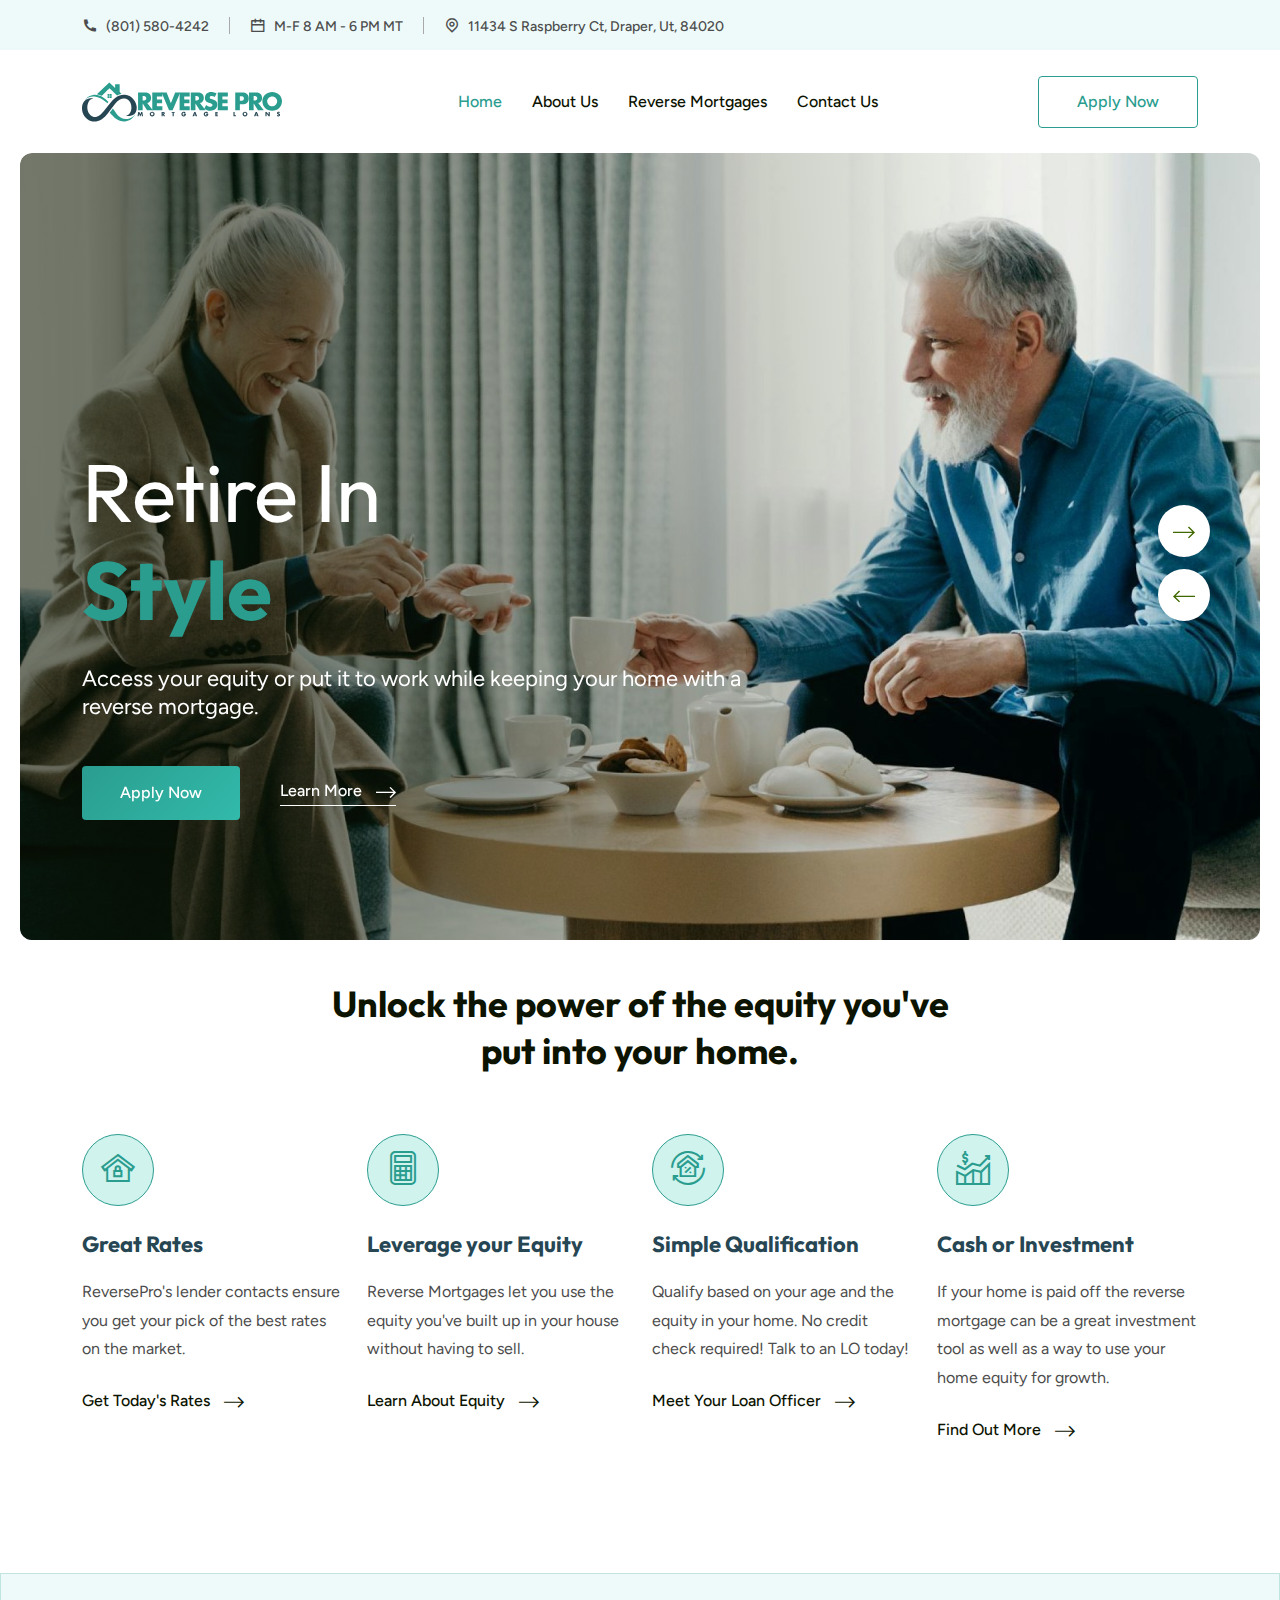
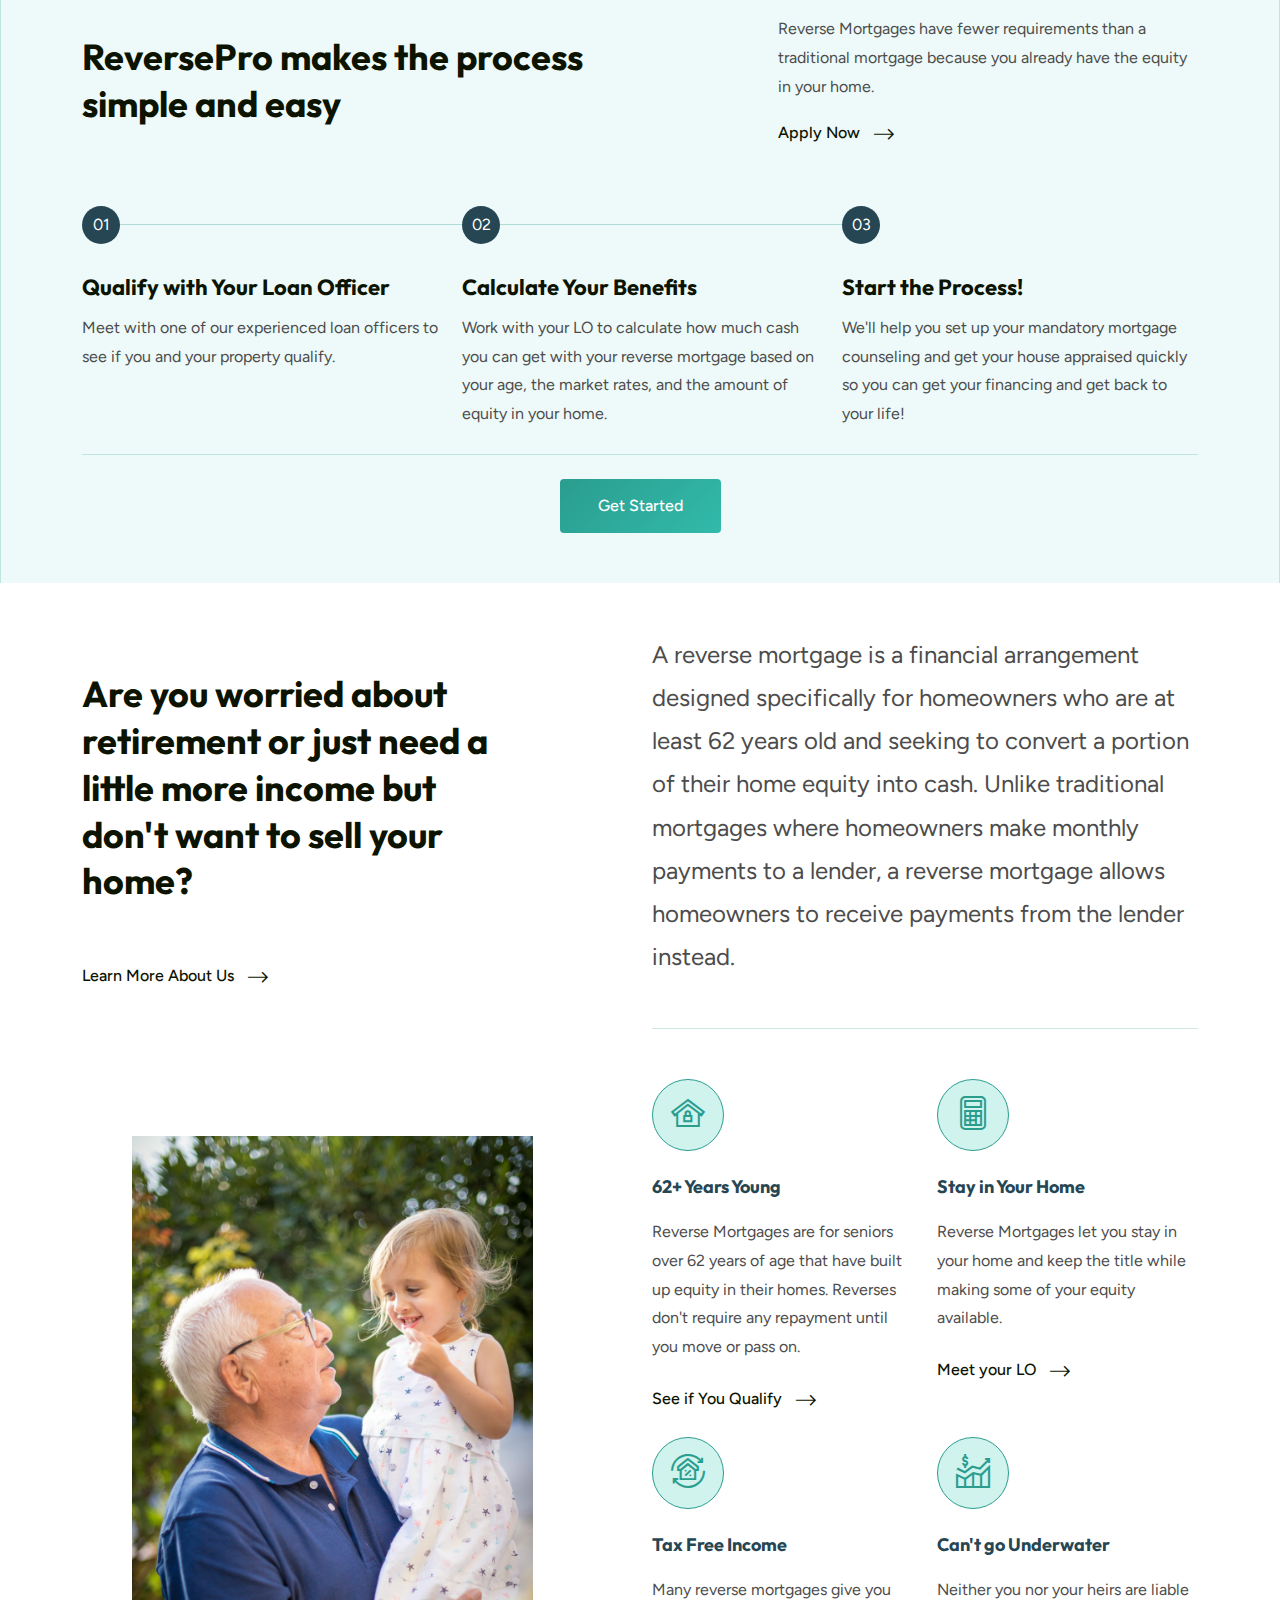
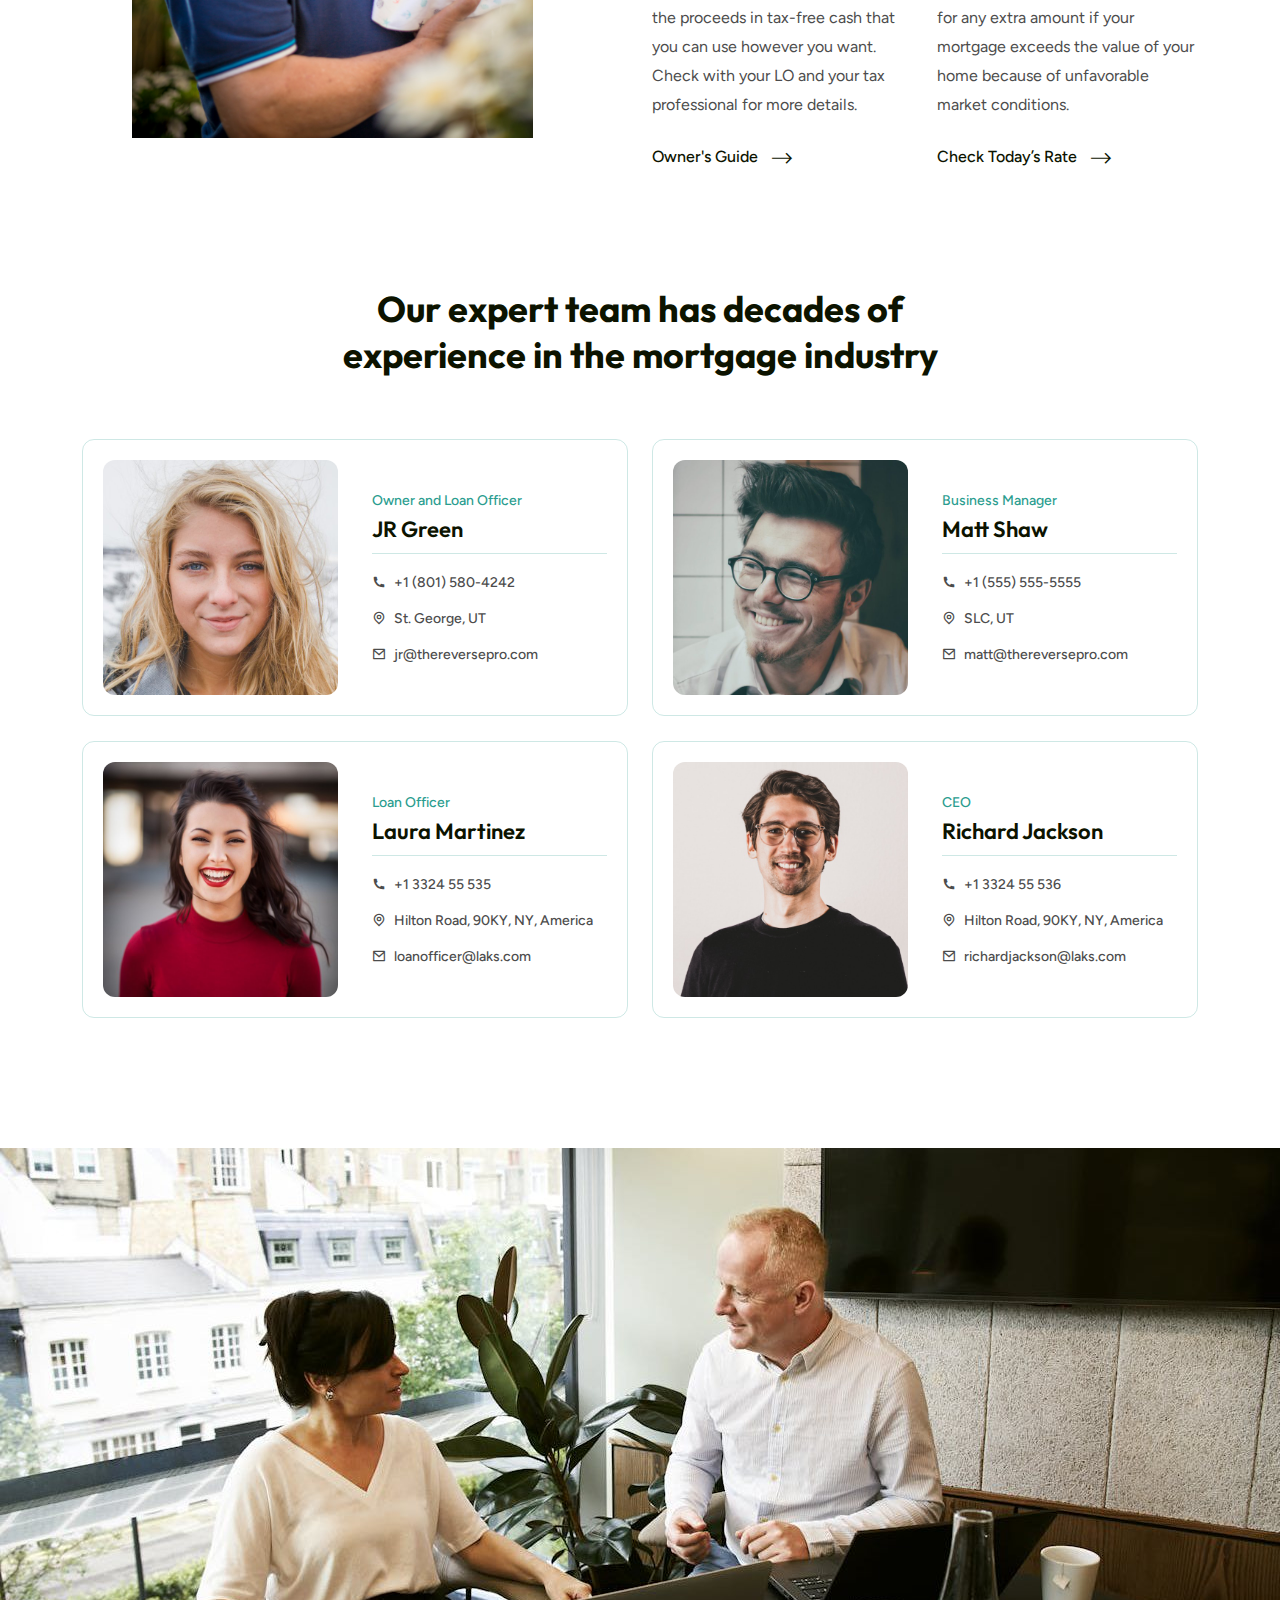
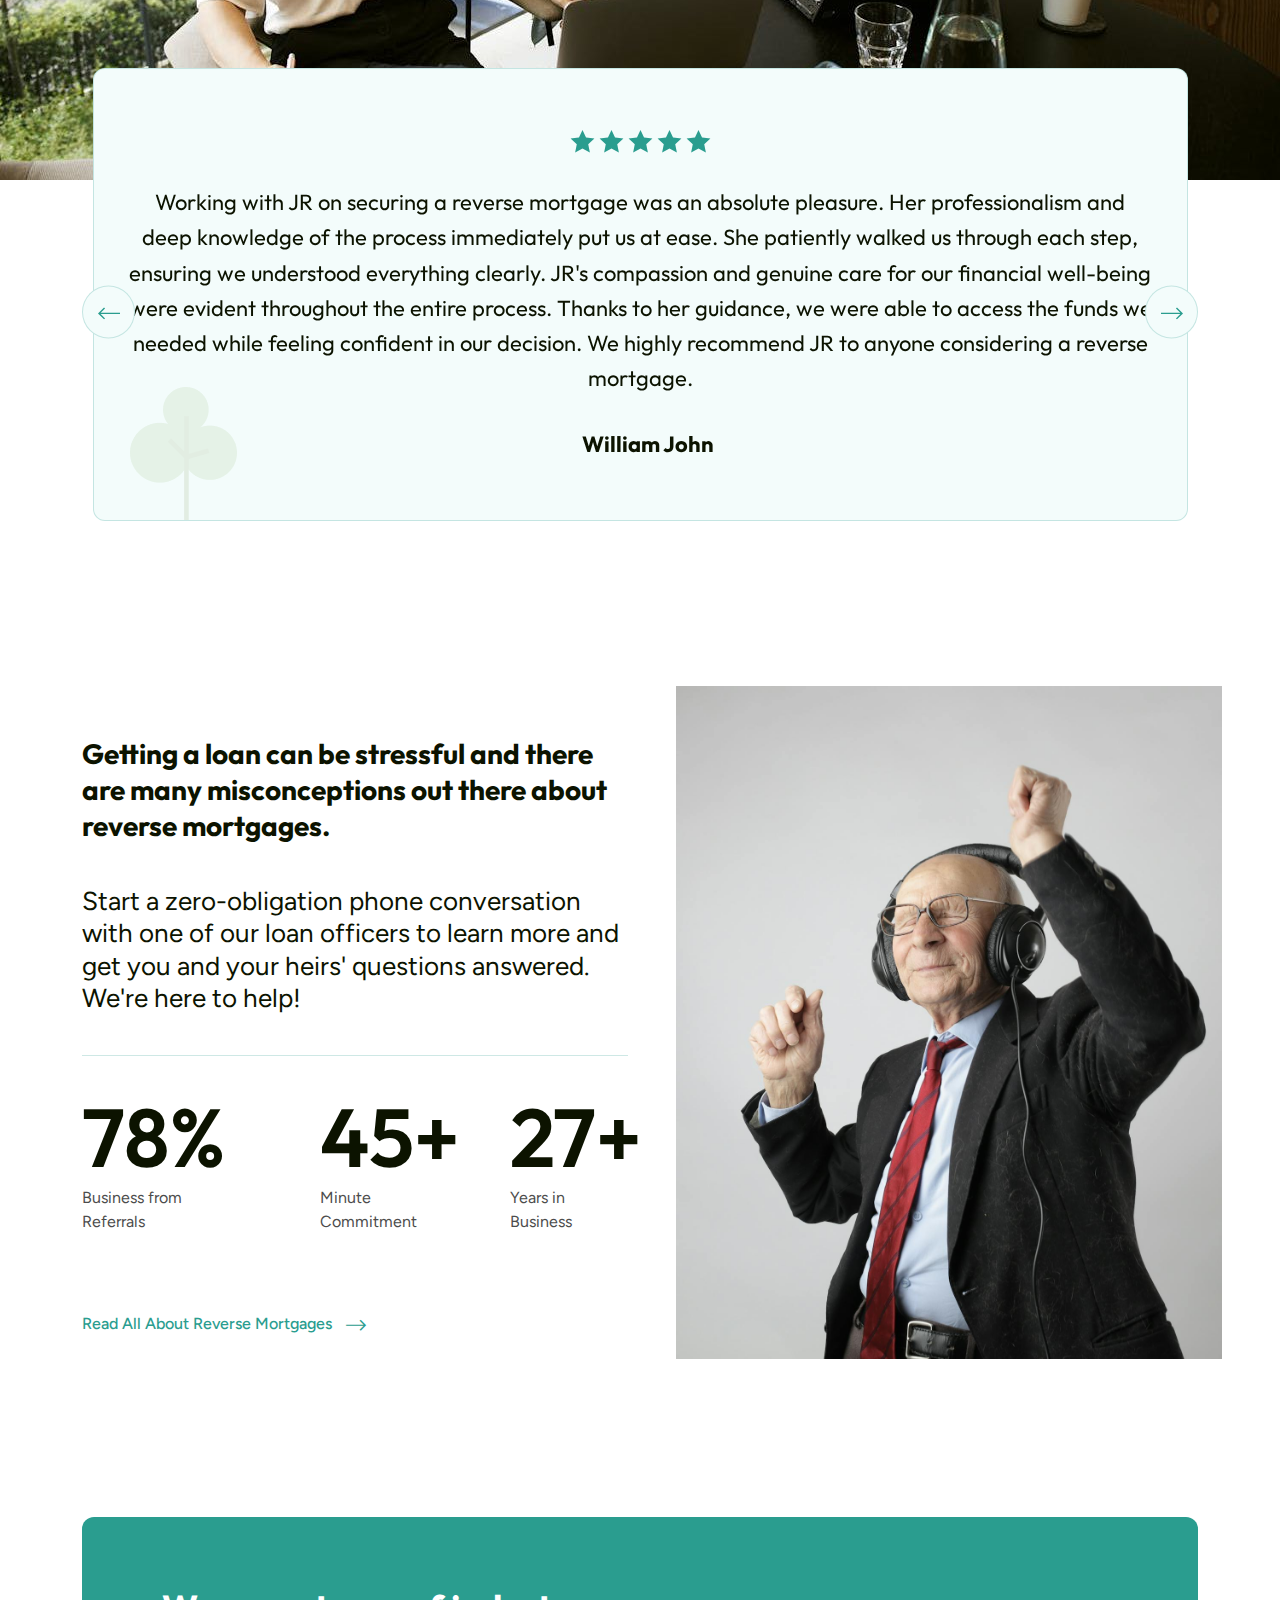
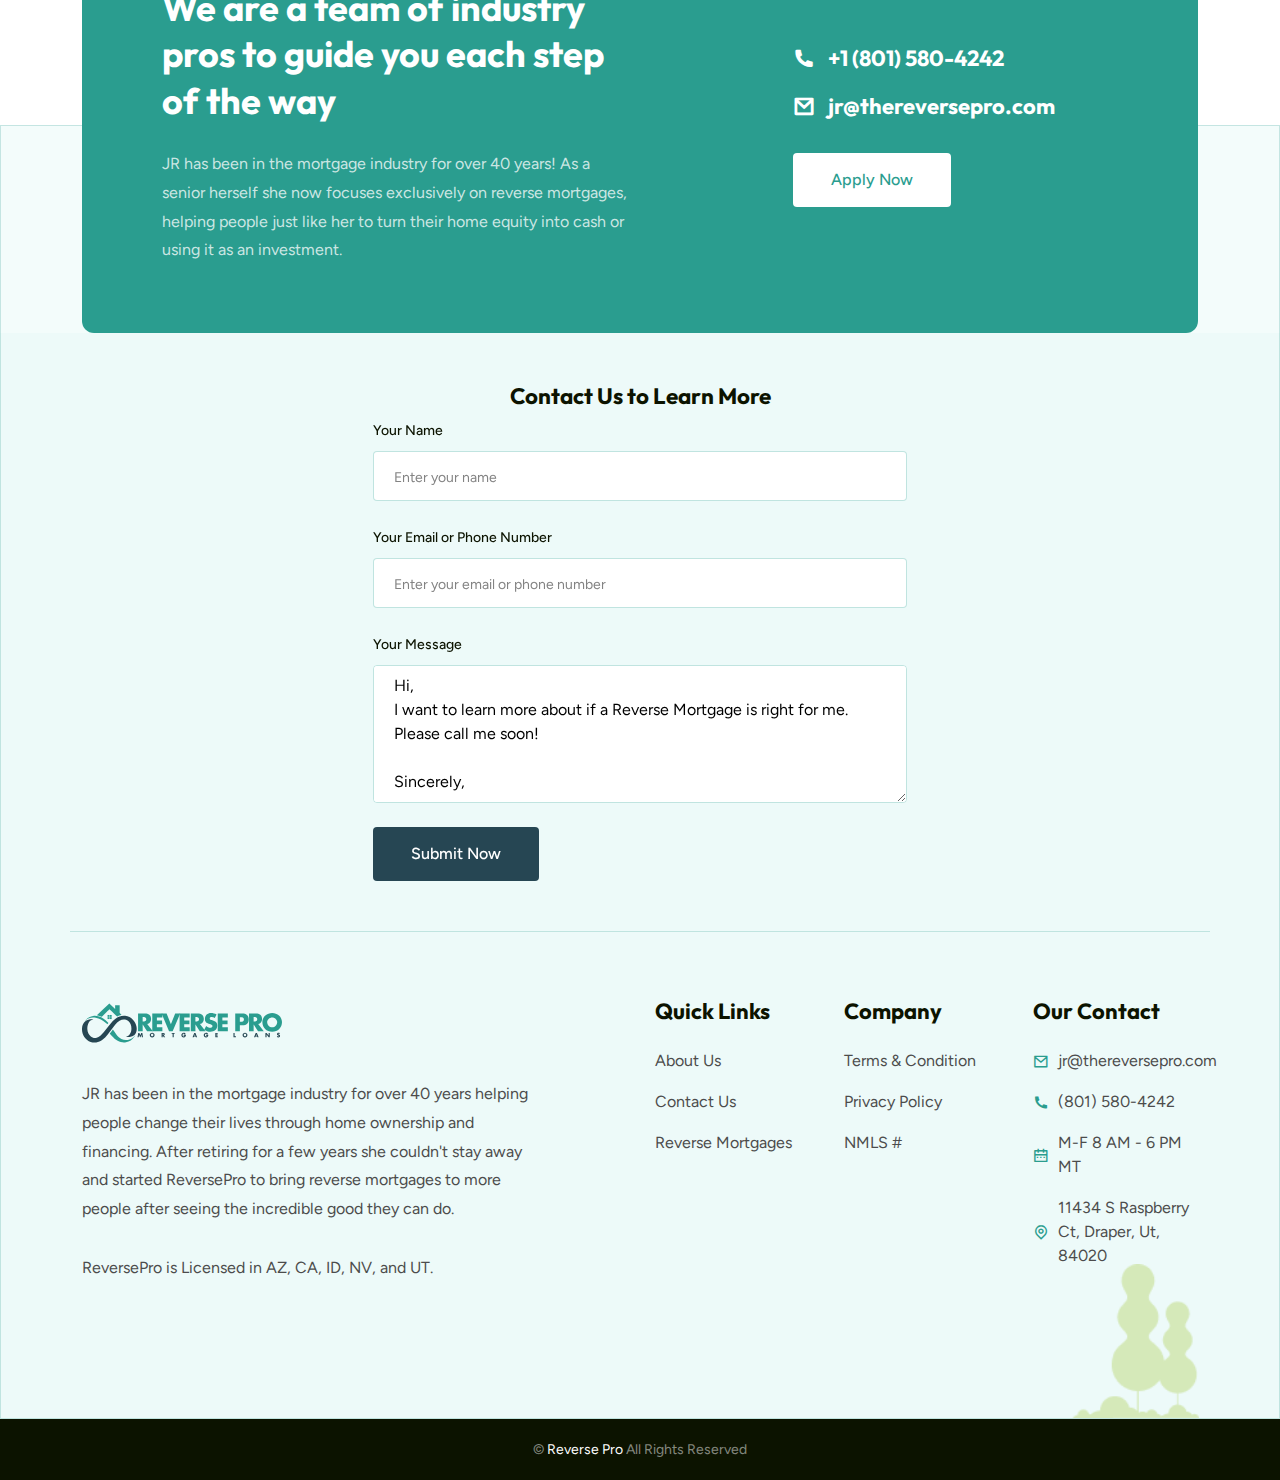
==== commit c93eb8f2: "wip deploy" ====
--- a/index.html
+++ b/index.html
@@ -59,7 +59,7 @@
       <div class="top-header-area bg-logo-light position-relative z-2 ptb-20">
         <div class="container mw-1380">
           <div class="row align-items-center">
-            <div class="col-lg-8">
+            <div class="col-lg-9">
               <ul
                 class="ps-0 mb-0 list-unstyled info-link d-sm-flex text-center flex-wrap align-items-center justify-content-center justify-content-lg-start"
               >
@@ -79,8 +79,7 @@
                 </li>
               </ul>
             </div>
-            <div class="col-lg-4">
-            
+            <div class="col-lg-3">
             </div>
           </div>
         </div>
@@ -146,7 +145,7 @@
 
           <ul class="others-options ps-0 mb-0 list-unstyled justify-content-end">
             <li>
-              <a href="calculate-mortgage.html" class="btn btn-primary">
+              <a href="/contact" class="btn btn-primary">
                 Apply Now
               </a>
             </li>
@@ -163,10 +162,10 @@
         id="navbarOffcanvas"
       >
         <div class="offcanvas-header">
-          <a href="index.html" class="logo d-inline-block">
+          <a href="/" class="logo d-inline-block">
             <img src="/assets/images/logo.svg" alt="logo" />
           </a>
-          <a href="index.html" class="logo d-none">
+          <a href="/" class="logo d-none">
             <img src="/assets/images/white-logo.svg" alt="logo" />
           </a>
 
@@ -447,7 +446,7 @@
       </div>
       <div class="col-lg-12">
         <div class="border-top pt-4 text-center">
-          <a href="loan-programs.html" class="btn border-0">
+          <a href="/contact" class="btn border-0">
             Get Started
           </a>
         </div>
@@ -468,7 +467,7 @@
             but don't want to sell your home?
           </h2>
           <a href="/about" class="read-more">
-            Learn More About ReversePro
+            Learn More About Us
             <i class="flaticon-right-arrow"></i>
           </a>
         </div>
@@ -584,15 +583,15 @@
         <div class="team-member-single-item border transition-y">
           <div class="d-md-flex align-items-center">
             <a
-              href="management-details.html"
+              href="tl"
               class="flex-shrink-0 mb-4 mb-md-0 d-block"
             >
-              <img src="assets/images/team-1.jpg" alt="team" />
+              <img src="assets/images/team-1.jpg" alt="" />
             </a>
             <div class="flex-grow-1 ms-34">
               <span class="title">Owner and Loan Officer</span>
               <h3>
-                <a href="management-details.html">JR Green</a>
+                <a href="/about">JR Green</a>
               </h3>
               <ul class="ps-0 mb-0 list-unstyled">
                 <li>
@@ -616,15 +615,15 @@
         <div class="team-member-single-item border transition-y">
           <div class="d-md-flex align-items-center">
             <a
-              href="management-details.html"
+              href="/contact"
               class="flex-shrink-0 mb-4 mb-md-0 d-block"
             >
-              <img src="assets/images/team-2.jpg" alt="team" />
+              <img src="assets/images/team-2.jpg" alt="" />
             </a>
             <div class="flex-grow-1 ms-34">
               <span class="title">Business Manager</span>
               <h3>
-                <a href="management-details.html">Matt Shaw</a>
+                <a href="/contact">Matt Shaw</a>
               </h3>
               <ul class="ps-0 mb-0 list-unstyled">
                 <li>
@@ -650,15 +649,15 @@
         <div class="team-member-single-item border transition-y">
           <div class="d-md-flex align-items-center">
             <a
-              href="management-details.html"
+              href="/contact"
               class="flex-shrink-0 mb-4 mb-md-0 d-block"
             >
-              <img src="assets/images/team-3.jpg" alt="team" />
+              <img src="assets/images/team-3.jpg" alt="" />
             </a>
             <div class="flex-grow-1 ms-34">
               <span class="title">Loan Officer</span>
               <h3>
-                <a href="management-details.html">Laura Martinez</a>
+                <a href="/contact">Laura Martinez</a>
               </h3>
               <ul class="ps-0 mb-0 list-unstyled">
                 <li>
@@ -682,7 +681,7 @@
         <div class="team-member-single-item border transition-y">
           <div class="d-md-flex align-items-center">
             <a
-              href="management-details.html"
+              href="/contact"
               class="flex-shrink-0 mb-4 mb-md-0 d-block"
             >
               <img src="assets/images/team-4.jpg" alt="team" />
@@ -690,7 +689,7 @@
             <div class="flex-grow-1 ms-34">
               <span class="title">CEO</span>
               <h3>
-                <a href="management-details.html">Richard Jackson</a>
+                <a href="/contact">Richard Jackson</a>
               </h3>
               <ul class="ps-0 mb-0 list-unstyled">
                 <li>
@@ -1033,7 +1032,7 @@
         <div class="row justify-content-center">
           <div class="col-lg-5">
             <div class="footer-single-item">
-              <a href="index.html" class="d-inline-block logo">
+              <a href="/" class="d-inline-block logo">
                 <img src="/assets/images/logo.svg" alt="" />
               </a>
               <p>
@@ -1072,10 +1071,10 @@
                   <h3>Company</h3>
                   <ul class="ps-0 mb-0 list-unstyled additional-link">
                     <li>
-                      <a href="/terms-conditions.html">Terms & Condition</a>
+                      <a href="/terms-conditions">Terms & Condition</a>
                     </li>
                     <li>
-                      <a href="/privacy-policy.html">Privacy Policy</a>
+                      <a href="/privacy-policy">Privacy Policy</a>
                     </li>
                     <li>
                       <a href="/about">NMLS #</a>
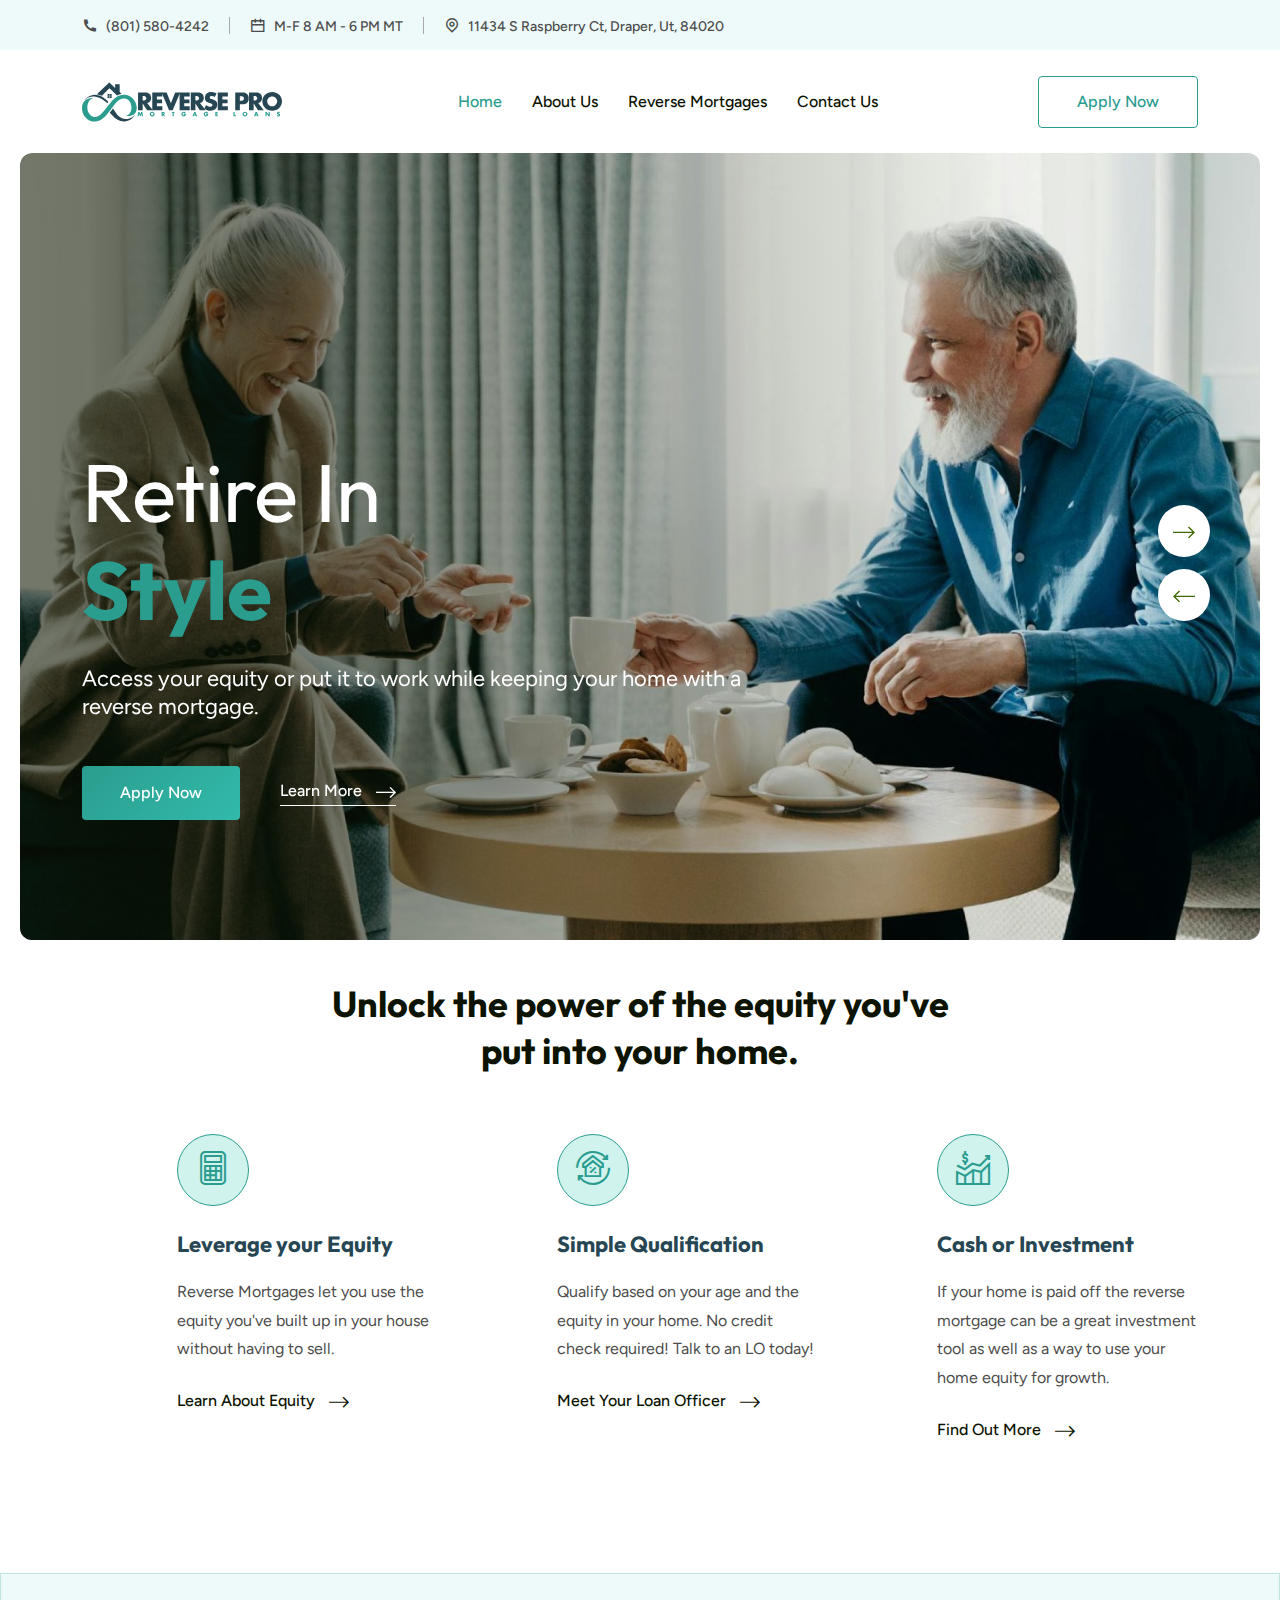
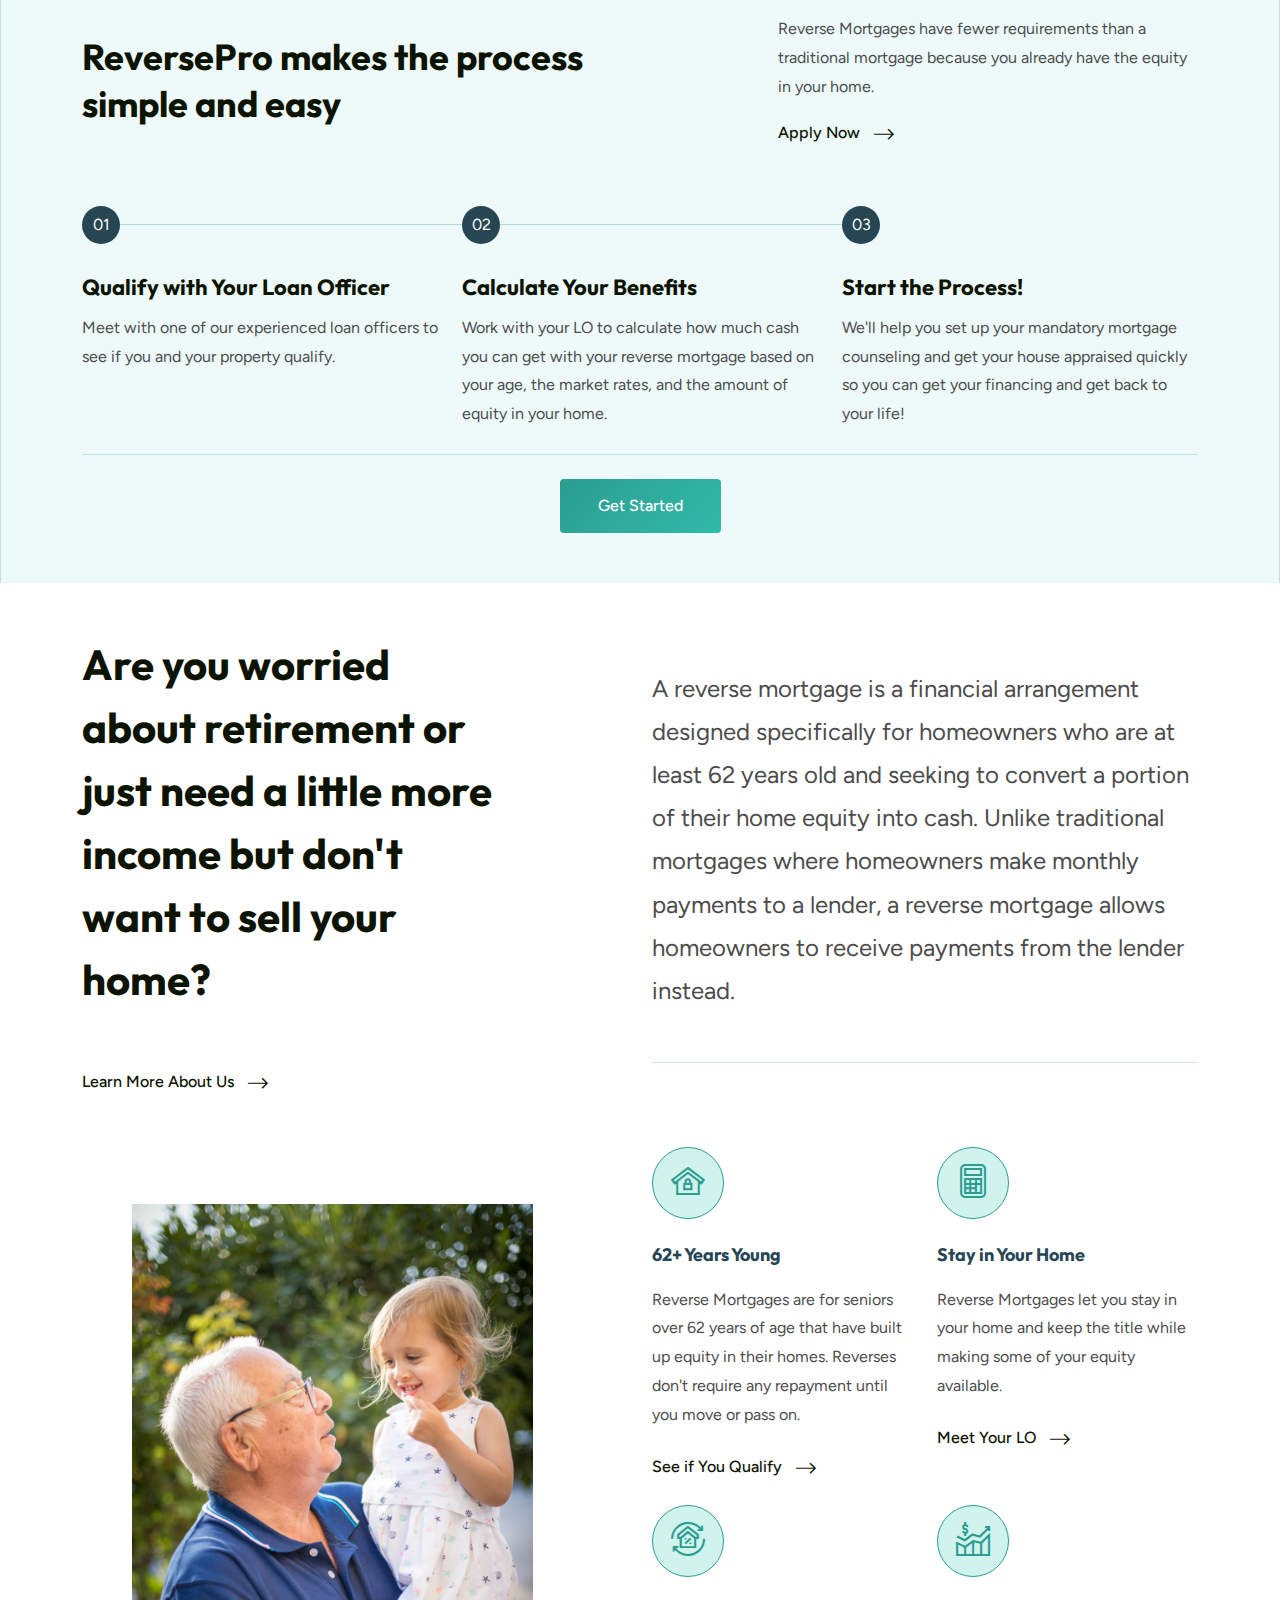
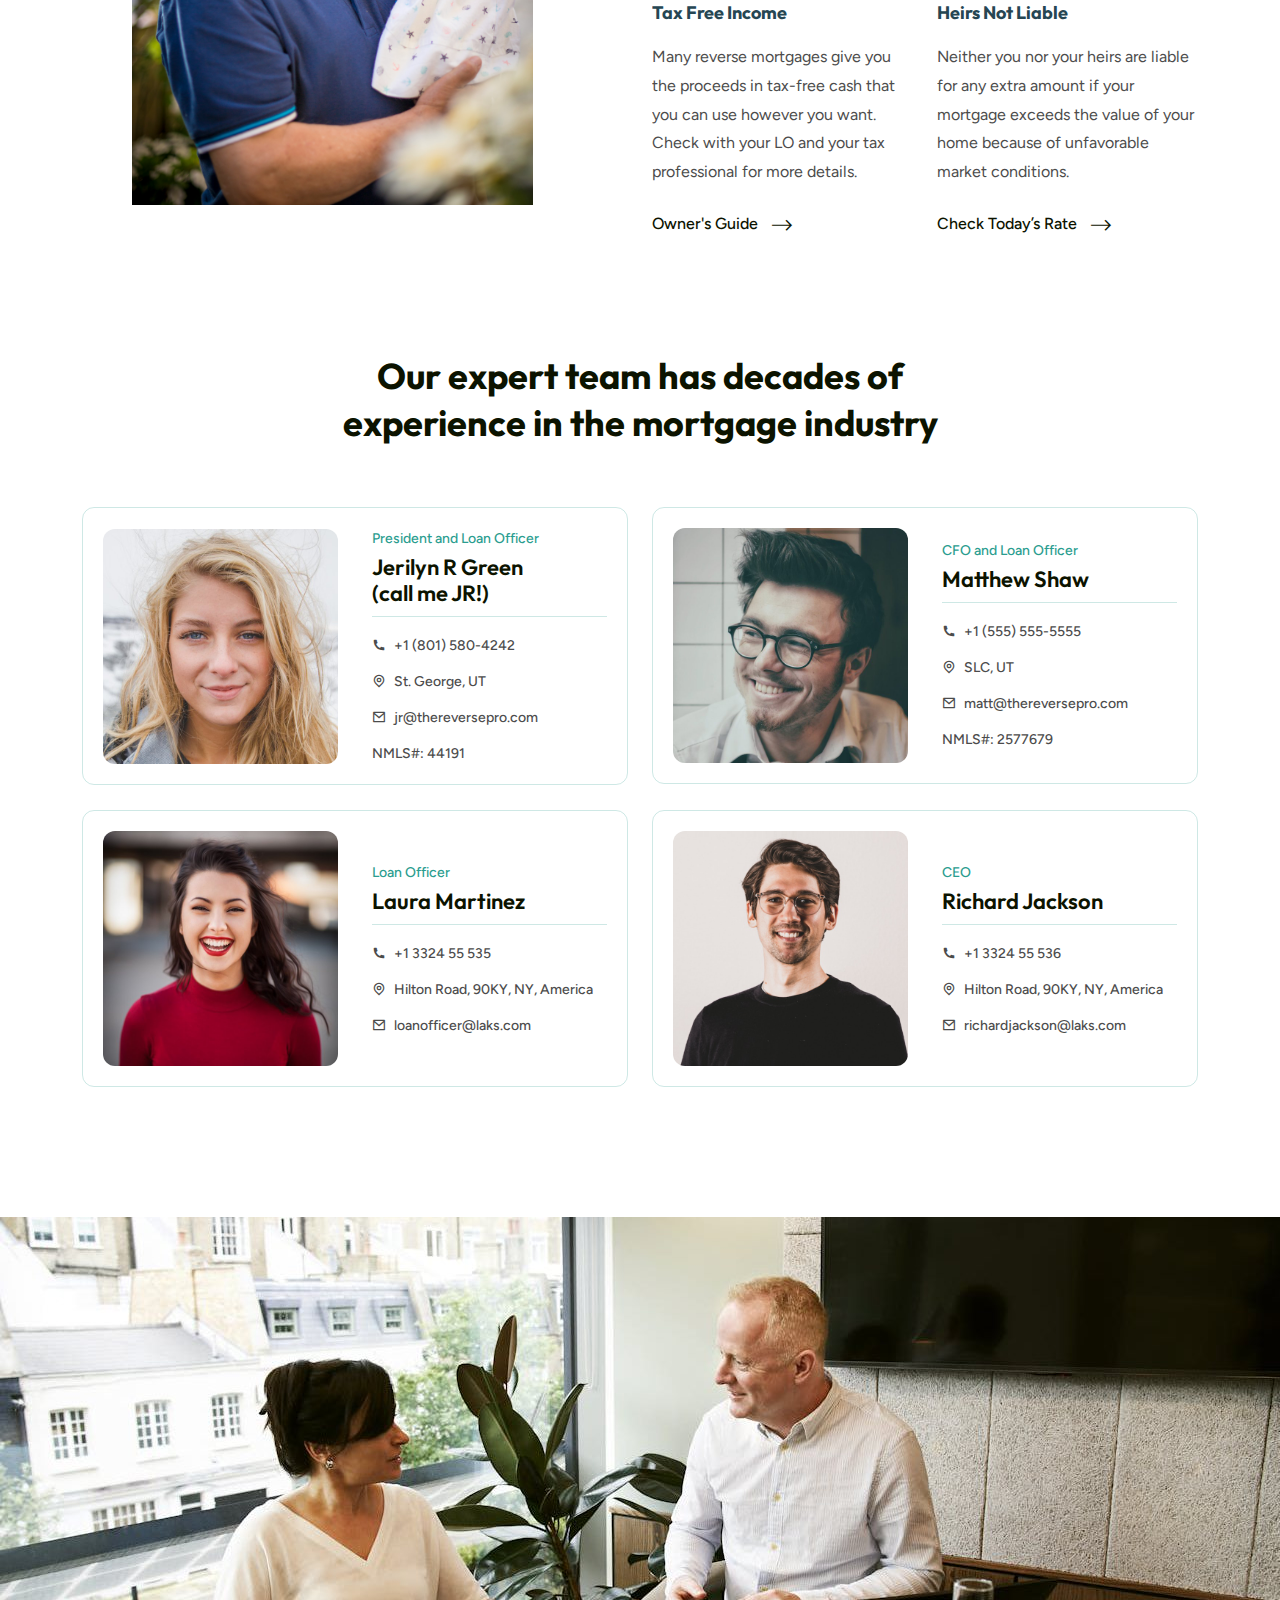
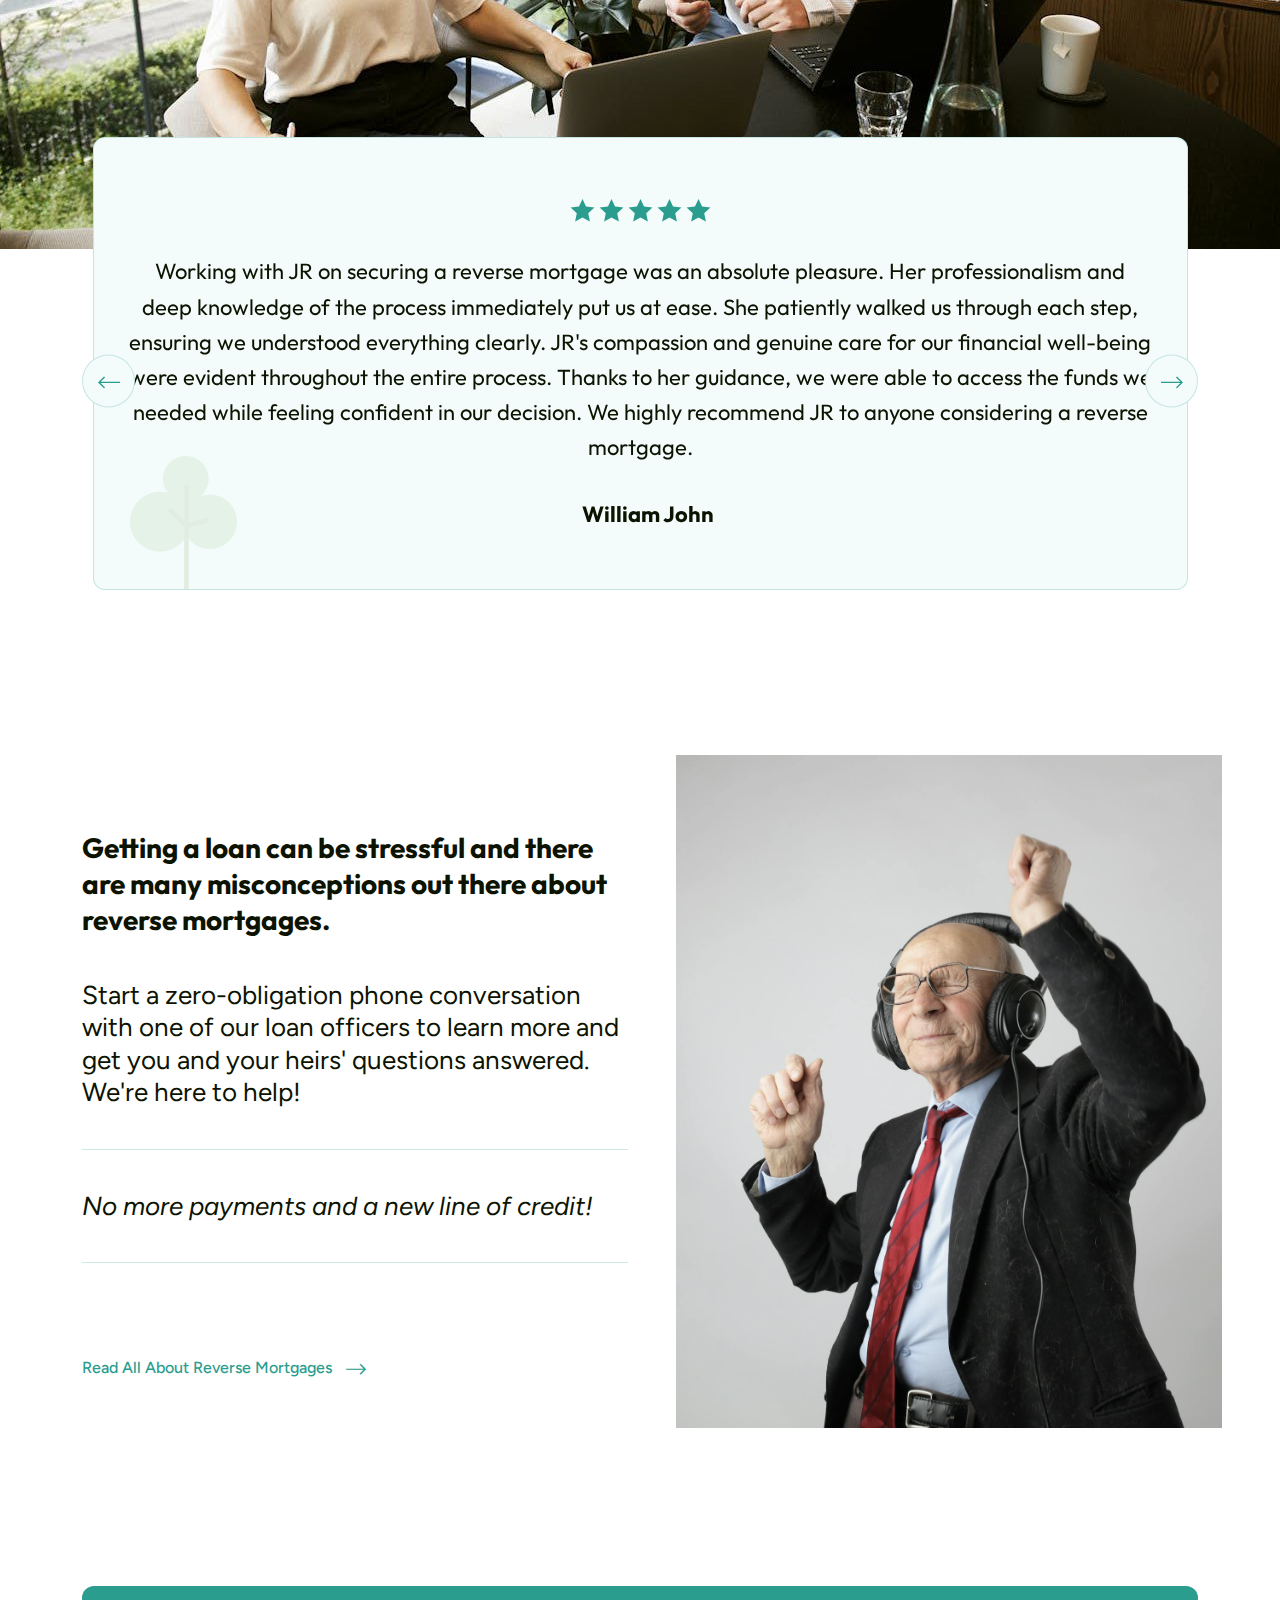
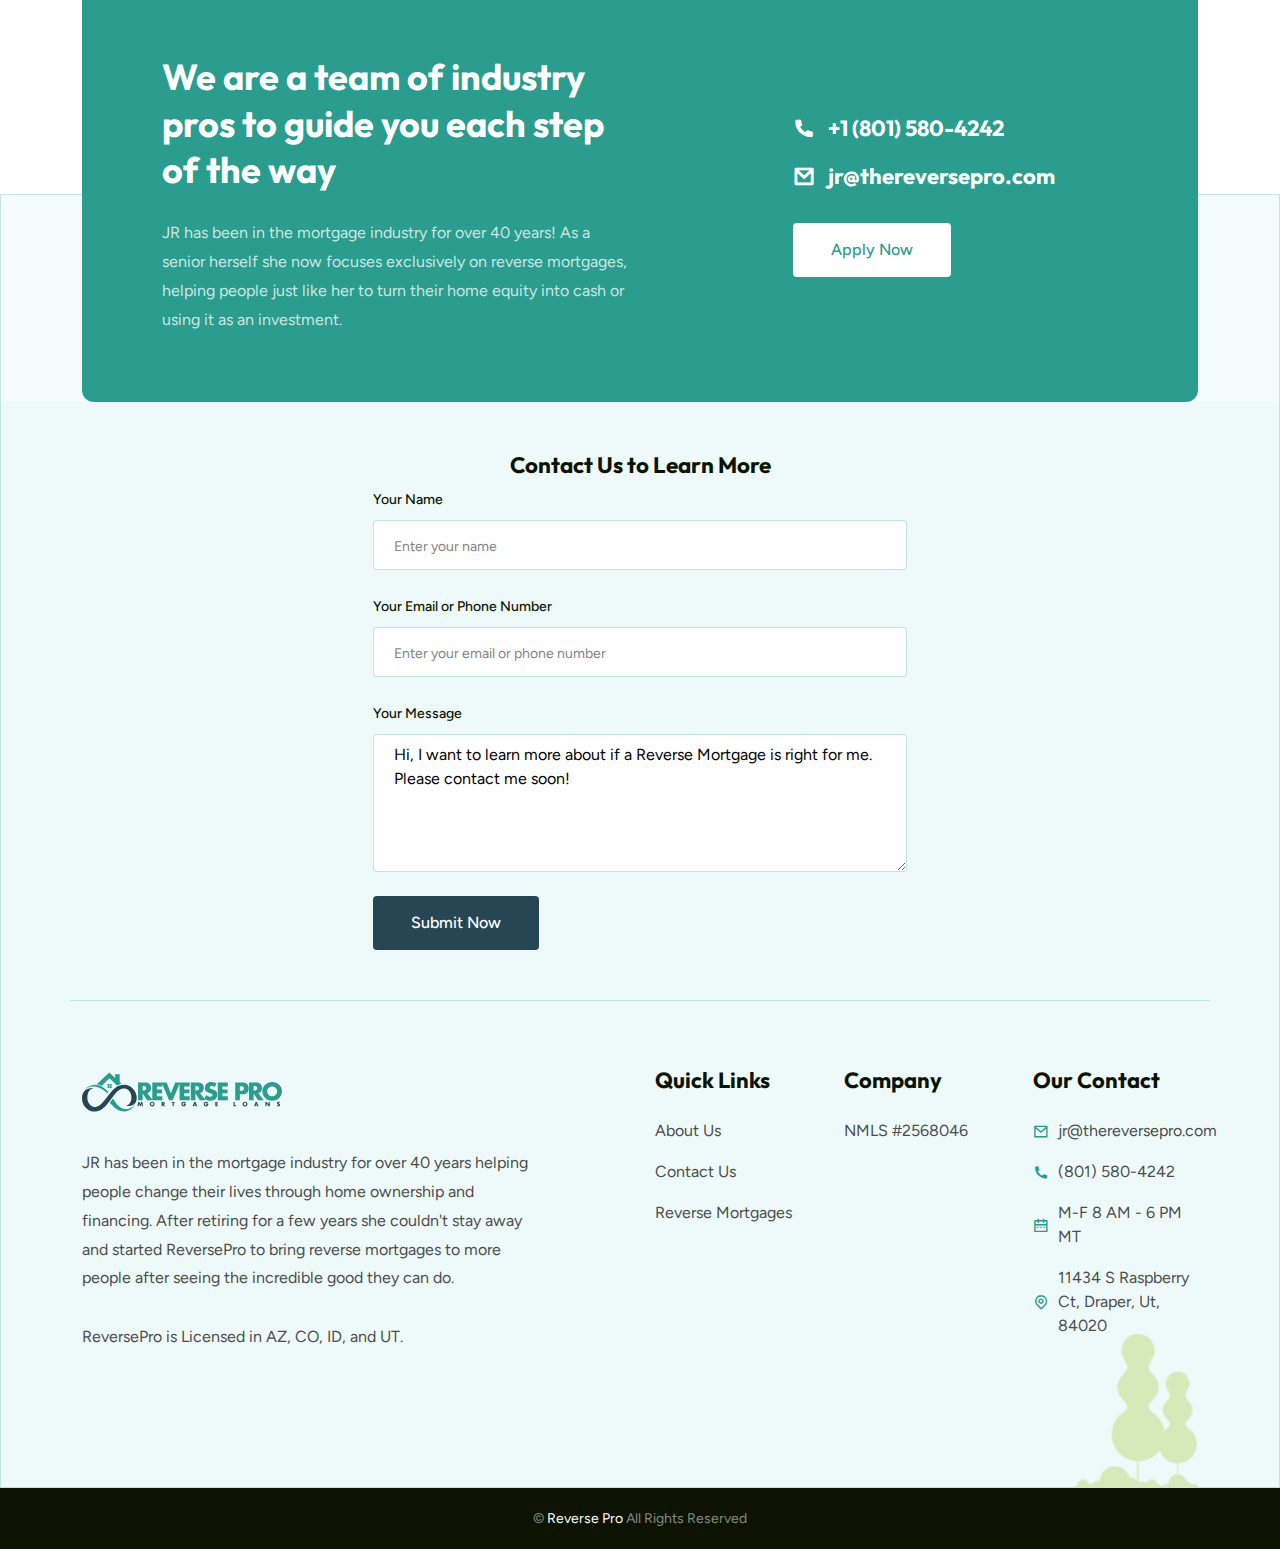
==== commit dac5b4b4: "wip deploy" ====
--- a/index.html
+++ b/index.html
@@ -90,9 +90,9 @@
       <nav class="navbar navbar-expand-lg bg-white ptb-19" id="navbar">
         <div class="container mw-1380">
           <a class="navbar-brand" href="/">
-            <img src="/assets/images/logo.svg" class="main-logo" alt="" />
+            <img src="/assets/images/logo_darkandlight.svg" class="main-logo" alt="" />
             <img
-              src="/assets/images/logo.svg"
+              src="/assets/images/logo_darkandlight.svg"
               class="white-logo d-none"
               alt=""
             />
@@ -118,27 +118,25 @@
                   class="nav-link active"
                   href="/"
                   role="button"
-                  data-bs-toggle="dropdown"
-                  aria-expanded="false"
                 >
                   Home
                 </a>
               </li>
 
               <li class="nav-item dropdown">
-                <a class="nav-link" href="/about">
+                <a class="nav-link " href="/about">
                   About Us
                 </a>
               </li>
 
               <li class="nav-item dropdown">
-                <a class="nav-link" href="/faq">
+                <a class="nav-link " href="/faq">
                   Reverse Mortgages
                 </a>
               </li>
 
               <li class="nav-item dropdown">
-                <a class="nav-link" href="/contact">Contact Us</a>
+                <a class="nav-link " href="/contact">Contact Us</a>
               </li>
             </ul>
           </div>
@@ -166,7 +164,7 @@
             <img src="/assets/images/logo.svg" alt="logo" />
           </a>
           <a href="/" class="logo d-none">
-            <img src="/assets/images/white-logo.svg" alt="logo" />
+            <img src="/assets/images/logo.svg" alt="logo" />
           </a>
 
           <button
@@ -299,23 +297,7 @@
       <h2>Unlock the power of the equity you've put into your home.</h2>
     </div>
     <div class="row justify-content-center">
-      <div class="col-xl-3 col-sm-6">
-        <div class="service-single-item transition-y">
-          <i class="flaticon-house icon"></i>
-          <h3>
-            <a href="/contact">Great Rates</a>
-          </h3>
-          <p>
-            ReversePro's lender contacts ensure you get your pick of the best
-            rates on the market.
-          </p>
-          <a href="/contact" class="read-more">
-            Get Today's Rates
-            <i class="flaticon-right-arrow"></i>
-          </a>
-        </div>
-      </div>
-      <div class="col-xl-3 col-sm-6">
+      <div class="col-xl-3 col-sm-3 offset-1">
         <div class="service-single-item transition-y">
           <i class="flaticon-calculator icon"></i>
           <h3>
@@ -331,7 +313,7 @@
           </a>
         </div>
       </div>
-      <div class="col-xl-3 col-sm-6">
+      <div class="col-xl-3 col-sm-3 offset-1">
         <div class="service-single-item transition-y">
           <i class="flaticon-refinance icon"></i>
           <h3>
@@ -347,7 +329,7 @@
           </a>
         </div>
       </div>
-      <div class="col-xl-3 col-sm-6">
+      <div class="col-xl-3 col-sm-3 offset-1">
         <div class="service-single-item transition-y">
           <i class="flaticon-taxes icon"></i>
           <h3>
@@ -524,7 +506,7 @@
                 while making some of your equity available.
               </p>
               <a href="/contact" class="read-more">
-                Meet your LO
+                Meet Your LO
                 <i class="flaticon-right-arrow"></i>
               </a>
             </div>
@@ -550,7 +532,7 @@
             <div class="service-single-item transition-y style-two">
               <i class="flaticon-taxes icon"></i>
               <h3>
-                <a href="/faq"> Can't go Underwater </a>
+                <a href="/faq"> Heirs Not Liable</a>
               </h3>
               <p>
                 Neither you nor your heirs are liable for any extra amount if
@@ -589,9 +571,10 @@
               <img src="assets/images/team-1.jpg" alt="" />
             </a>
             <div class="flex-grow-1 ms-34">
-              <span class="title">Owner and Loan Officer</span>
+              <span class="title">President and Loan Officer</span>
               <h3>
-                <a href="/about">JR Green</a>
+                <a href="/about">Jerilyn R Green</a>
+                <div>(call me JR!)</div>
               </h3>
               <ul class="ps-0 mb-0 list-unstyled">
                 <li>
@@ -605,6 +588,9 @@
                 <li>
                   <i class="ri-mail-line"></i>
                   <a href="mailto:jr@thereversepro.com">jr@thereversepro.com</a>
+                </li>
+                <li>
+                  NMLS#: 44191
                 </li>
               </ul>
             </div>
@@ -621,9 +607,9 @@
               <img src="assets/images/team-2.jpg" alt="" />
             </a>
             <div class="flex-grow-1 ms-34">
-              <span class="title">Business Manager</span>
+              <span class="title">CFO and Loan Officer</span>
               <h3>
-                <a href="/contact">Matt Shaw</a>
+                <a href="/contact">Matthew Shaw</a>
               </h3>
               <ul class="ps-0 mb-0 list-unstyled">
                 <li>
@@ -636,9 +622,12 @@
                 </li>
                 <li>
                   <i class="ri-mail-line"></i>
-                  <a href="mailto:lauramartinez@laks.com">
+                  <a href="mailto:matt@thereversepro.com">
                     matt@thereversepro.com
                   </a>
+                </li>
+                <li>
+                  NMLS#: 2577679
                 </li>
               </ul>
             </div>
@@ -892,27 +881,8 @@
             officers to learn more and get you and your heirs' questions
             answered. We're here to help!
           </p>
-          <div class="row">
-            <div class="col-lg-4 col-md-4 col-sm-6">
-              <div class="fan-facet-single-item">
-                <h1><span class="counter">78</span><span>%</span></h1>
-                <span>Business from Referrals</span>
-              </div>
-            </div>
-            <div class="col-lg-4 col-md-4 col-sm-6">
-              <div class="fan-facet-single-item ms-xl-5">
-                <h1><span class="counter">45</span><span>+</span></h1>
-                <span>Minute Commitment</span>
-              </div>
-            </div>
-            <div class="col-lg-4 col-md-4 col-sm-6">
-              <div class="fan-facet-single-item ms-xl-5">
-                <h1><span class="counter">27</span><span>+</span></h1>
-                <span>Years in Business</span>
-              </div>
-            </div>
-          </div>
-
+          
+            <p class="quote-callout">No more payments and a new line of credit!</p>
           <a
             href="/faq"
             class="read-more text-primarydiv mt-lg-5 d-inline-block"
@@ -925,22 +895,13 @@
       <div class="col-lg-6">
         <div class="about-us-wrap text-center text-lg-end">
           <div class="about-img-3">
-            <img src="assets/images/about-3.jpg" class="img" alt="" />
             <img
               src="assets/images/man-with-headphones.jpg"
               class="ms-4 shapes"
-              alt="shape"
+              alt="happy borrower"
             />
           </div>
           <div class="about-img-3 mt-4 pt-1">
-          <!--
-            <img
-              src="assets/images/shape-7.png"
-              class="me-4 shapes"
-              alt="shape"
-            />
-            <img src="assets/images/about-4.jpg" class="img" alt="" />
-            -->
           </div>
         </div>
       </div>
@@ -1013,11 +974,8 @@
                 </div>
                 <div class="form-group mb-4">
                     <label class="label">Your Message</label>
-                    <textarea class="form-control" cols="30" rows="5" placeholder="Type your message...">Hi,
-I want to learn more about if a Reverse Mortgage is right for me. Please call me soon!
-
-Sincerely,
-
+                    <textarea class="form-control" cols="30" rows="5" placeholder="Type your message...">
+Hi, I want to learn more about if a Reverse Mortgage is right for me. Please contact me soon!
                     </textarea>
                 </div>
                 <div class="form-group mb-0">
@@ -1043,7 +1001,7 @@
               can do.
               </p>
               <p>
-                ReversePro is Licensed in AZ, CA, ID, NV, and UT.
+                ReversePro is Licensed in AZ, CO, ID, and UT.
               </p>
             </div>
           </div>
@@ -1071,13 +1029,7 @@
                   <h3>Company</h3>
                   <ul class="ps-0 mb-0 list-unstyled additional-link">
                     <li>
-                      <a href="/terms-conditions">Terms & Condition</a>
-                    </li>
-                    <li>
-                      <a href="/privacy-policy">Privacy Policy</a>
-                    </li>
-                    <li>
-                      <a href="/about">NMLS #</a>
+                      <a href="/about">NMLS #2568046</a>
                     </li>
                   </ul>
                 </div>
--- a/assets/css/style.css
+++ b/assets/css/style.css
@@ -15861,11 +15861,13 @@
 .service-content {
   margin-bottom: 50px;
   font-size: 24px;
+  /* font-size: 30px; */
 }
 .service-content h2,
 .service-content .h2 {
-  font-size: 36px;
-  line-height: 1.3;
+  /* font-size: 36px; */
+  font-size: 42px;
+  line-height: 1.5;
   margin-bottom: 50px;
   max-width: 424px;
 }
@@ -17498,6 +17500,14 @@
 
 .about-img-2 img {
   border-radius: 100px;
+}
+
+.about-img-3 p {
+  font-size: 125%;
+}
+/* quote in about area */
+.quote-callout {
+  font-style: italic;
 }
 
 .popular-clients ul li {
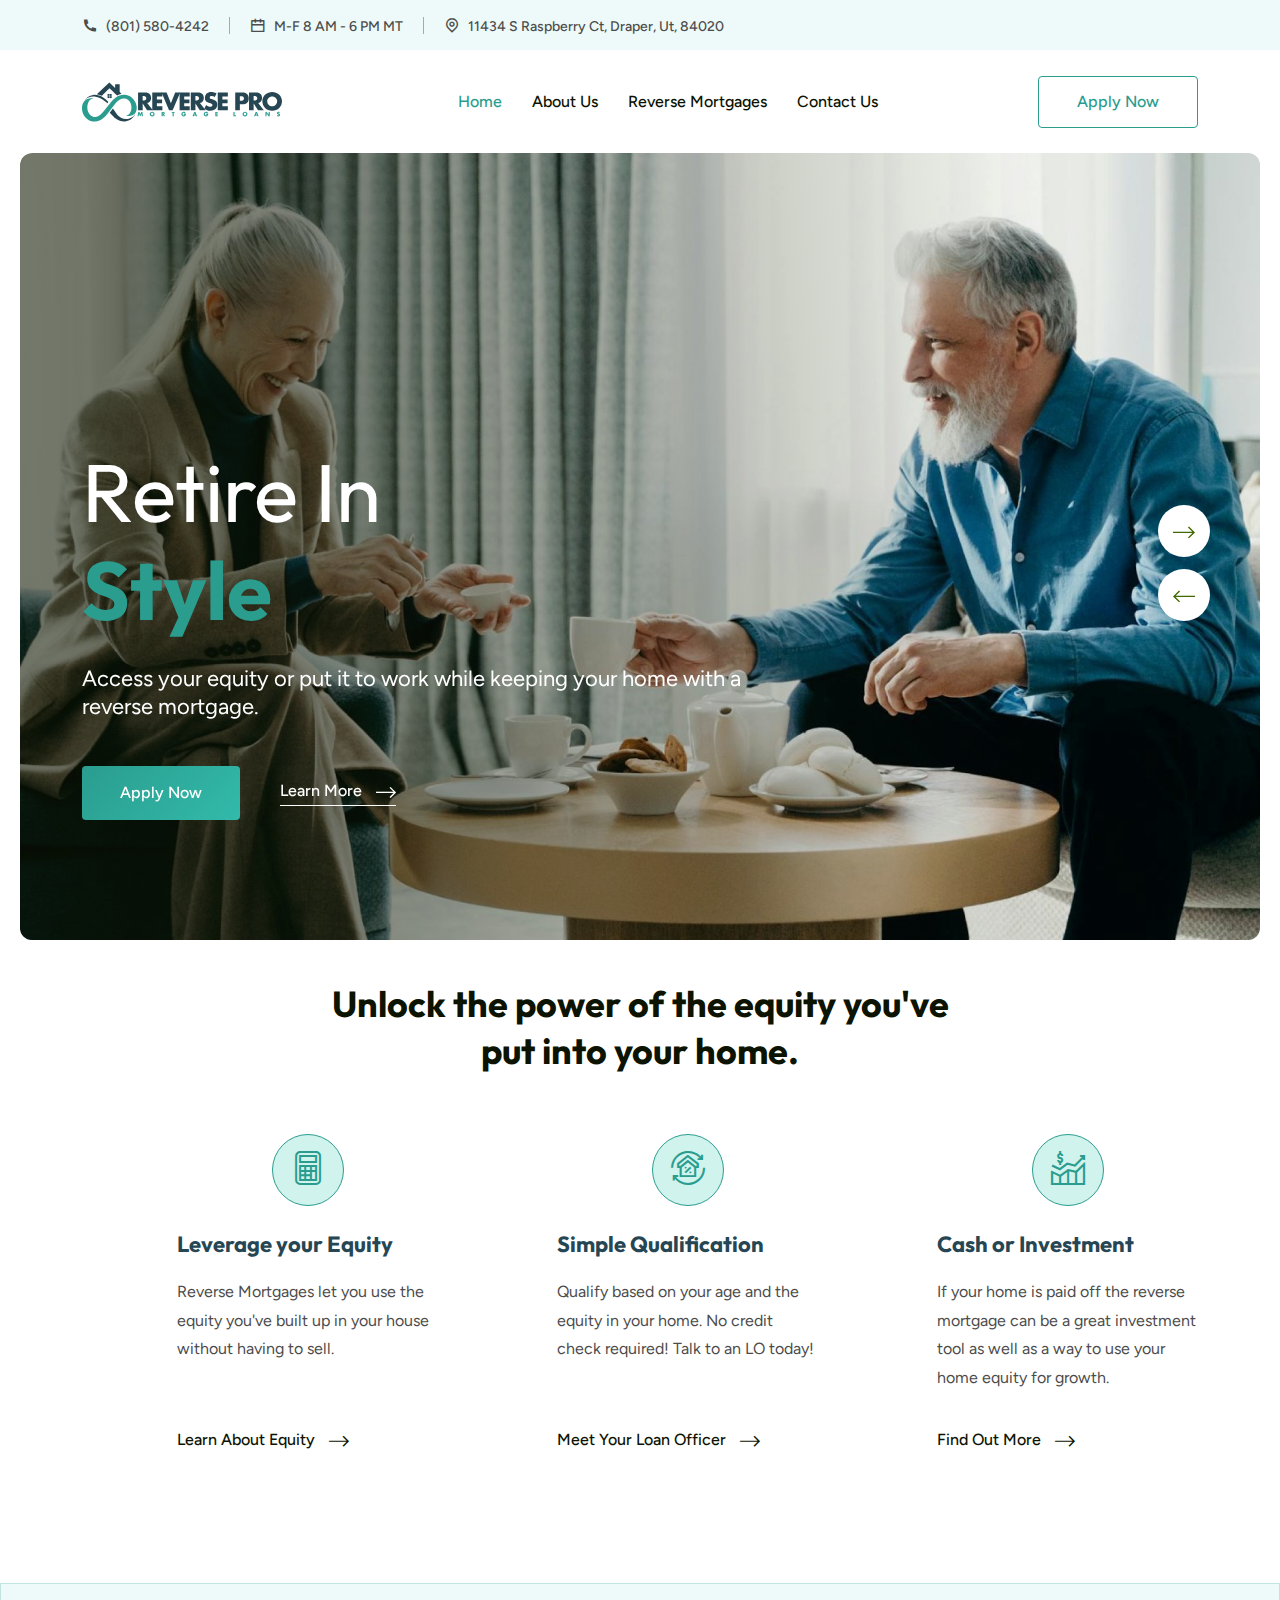
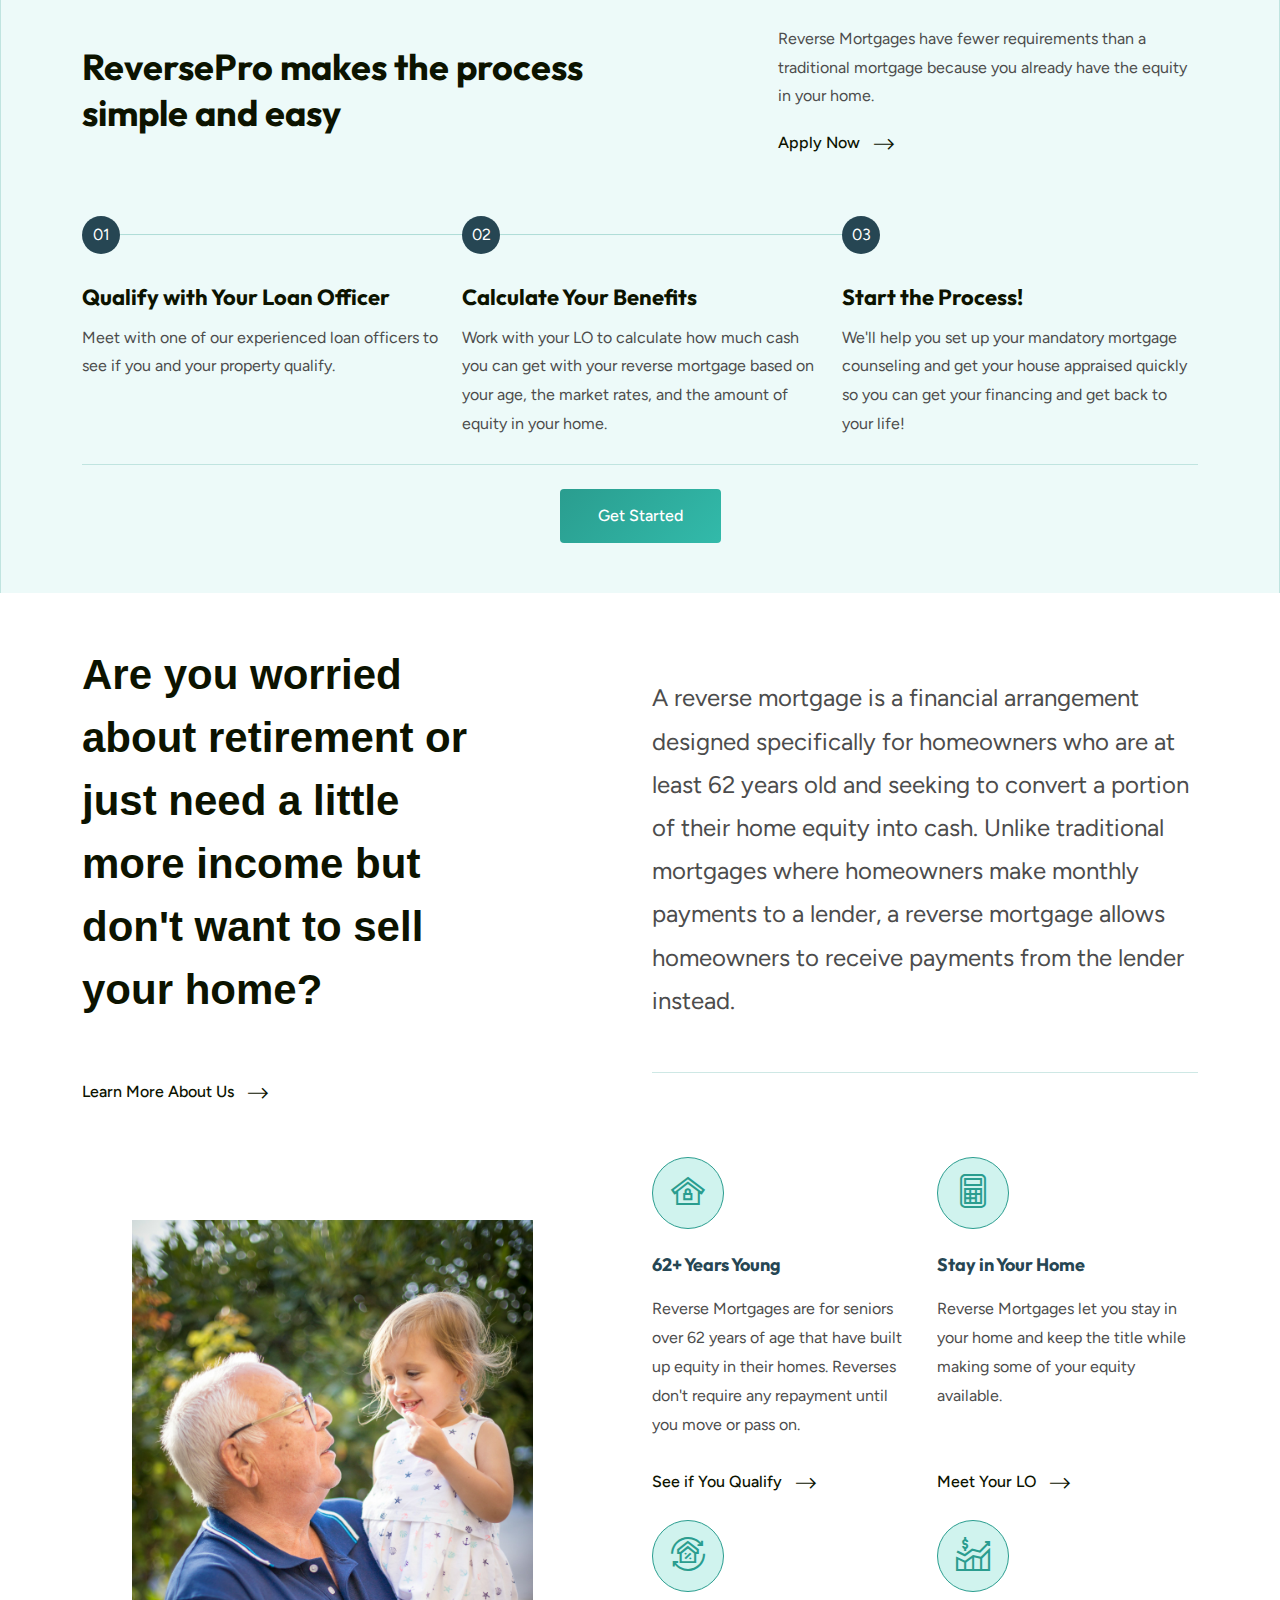
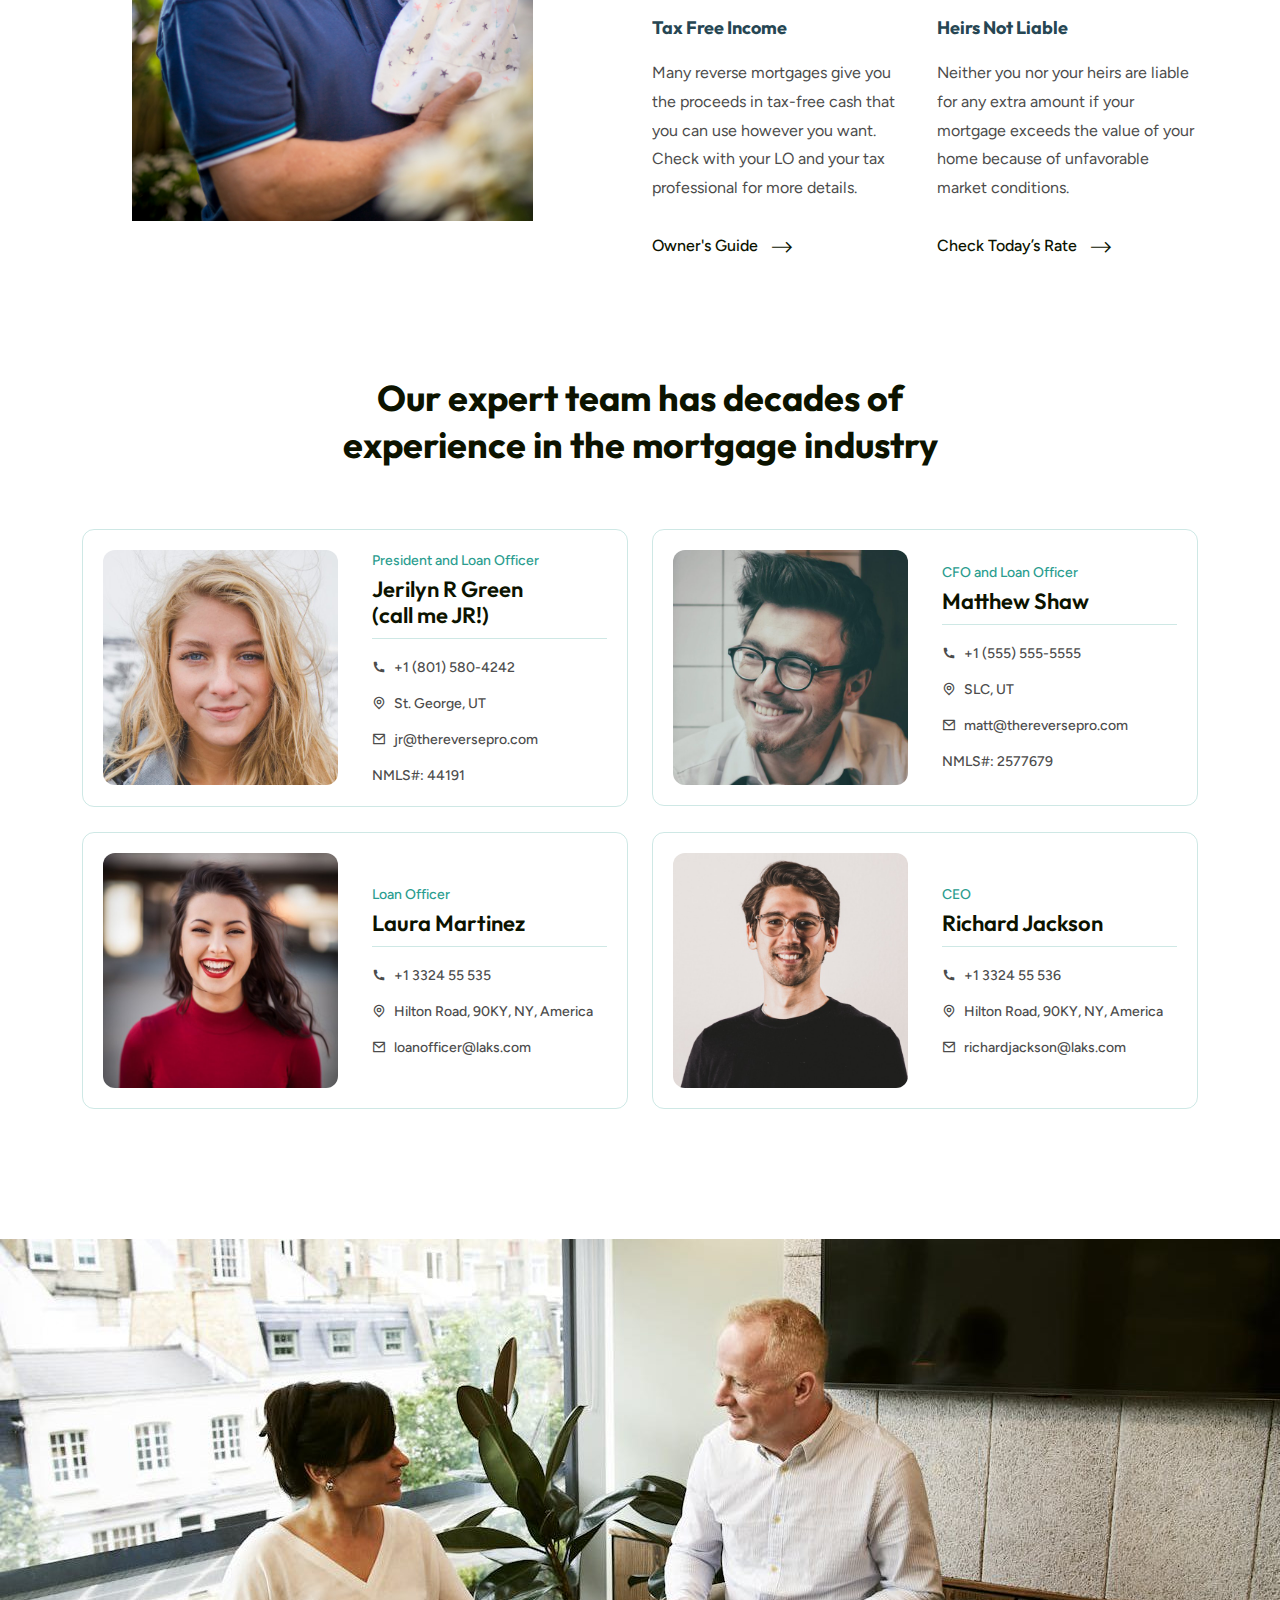
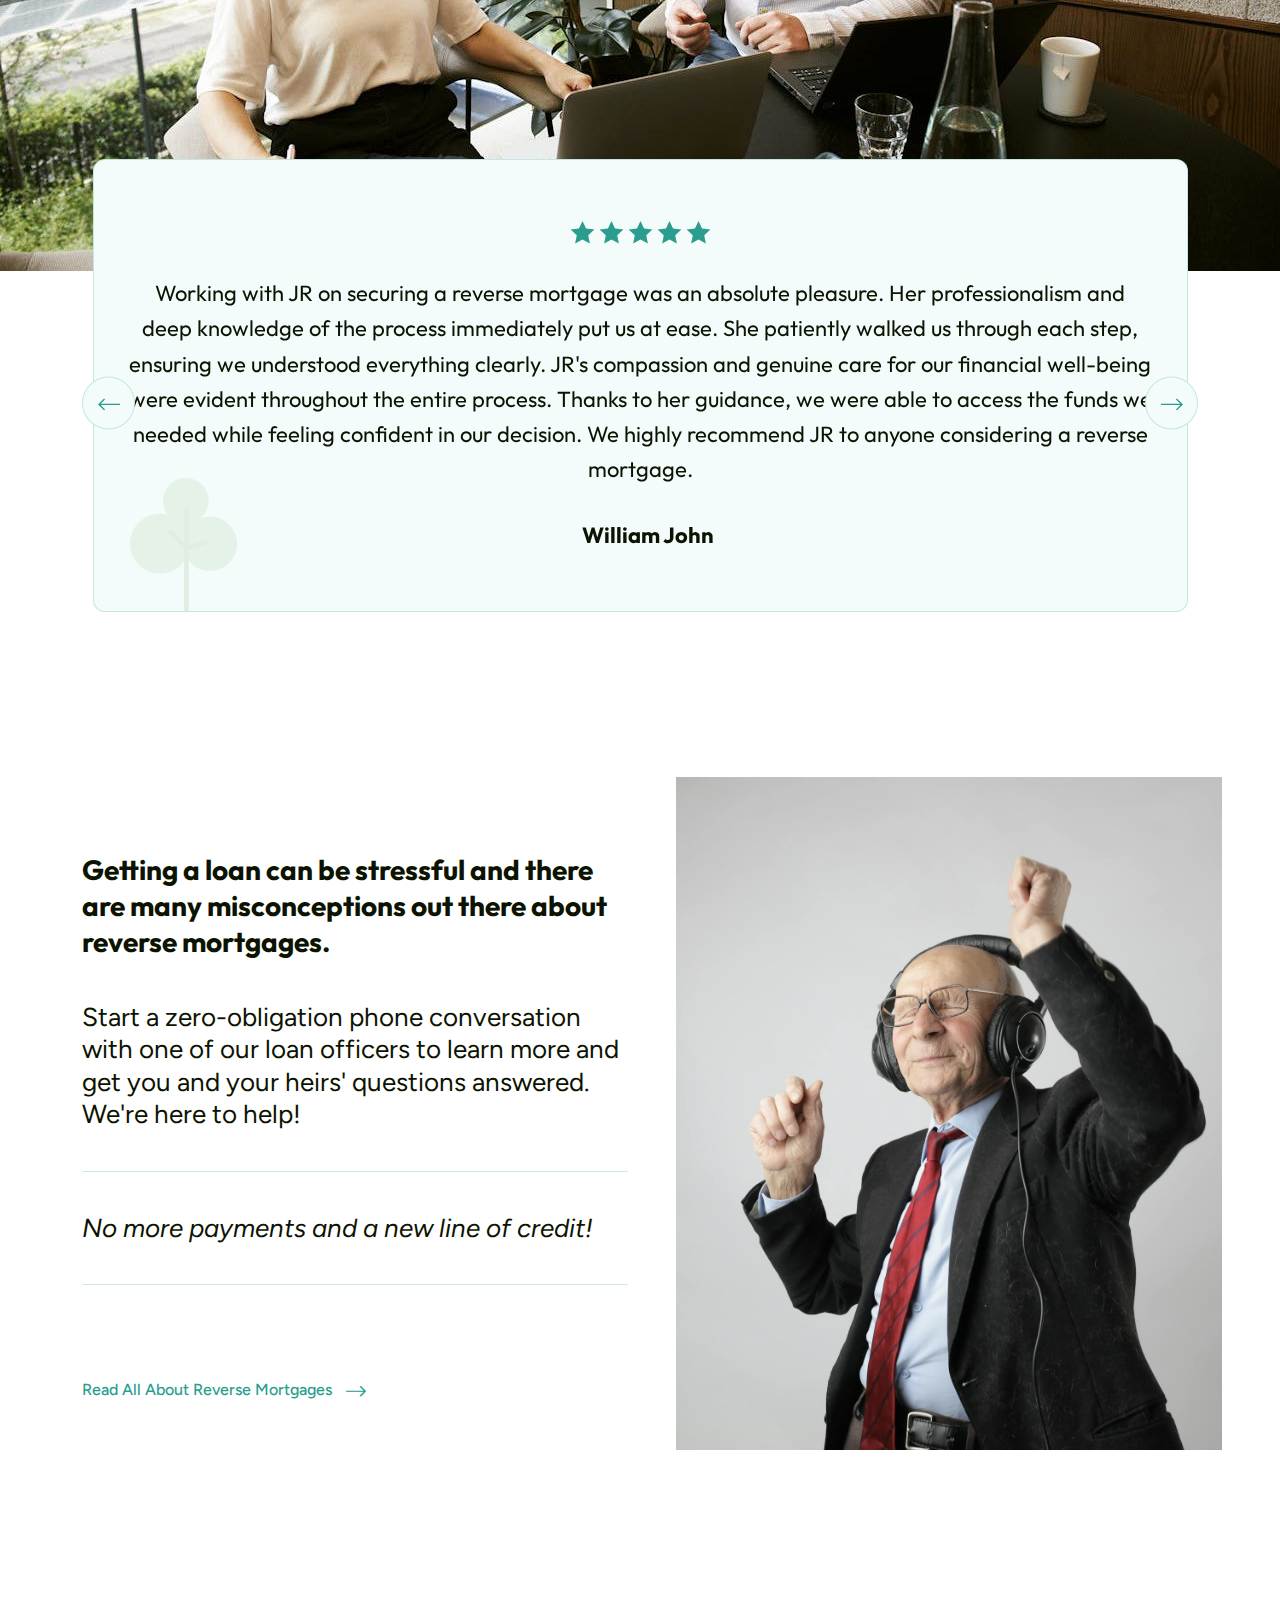
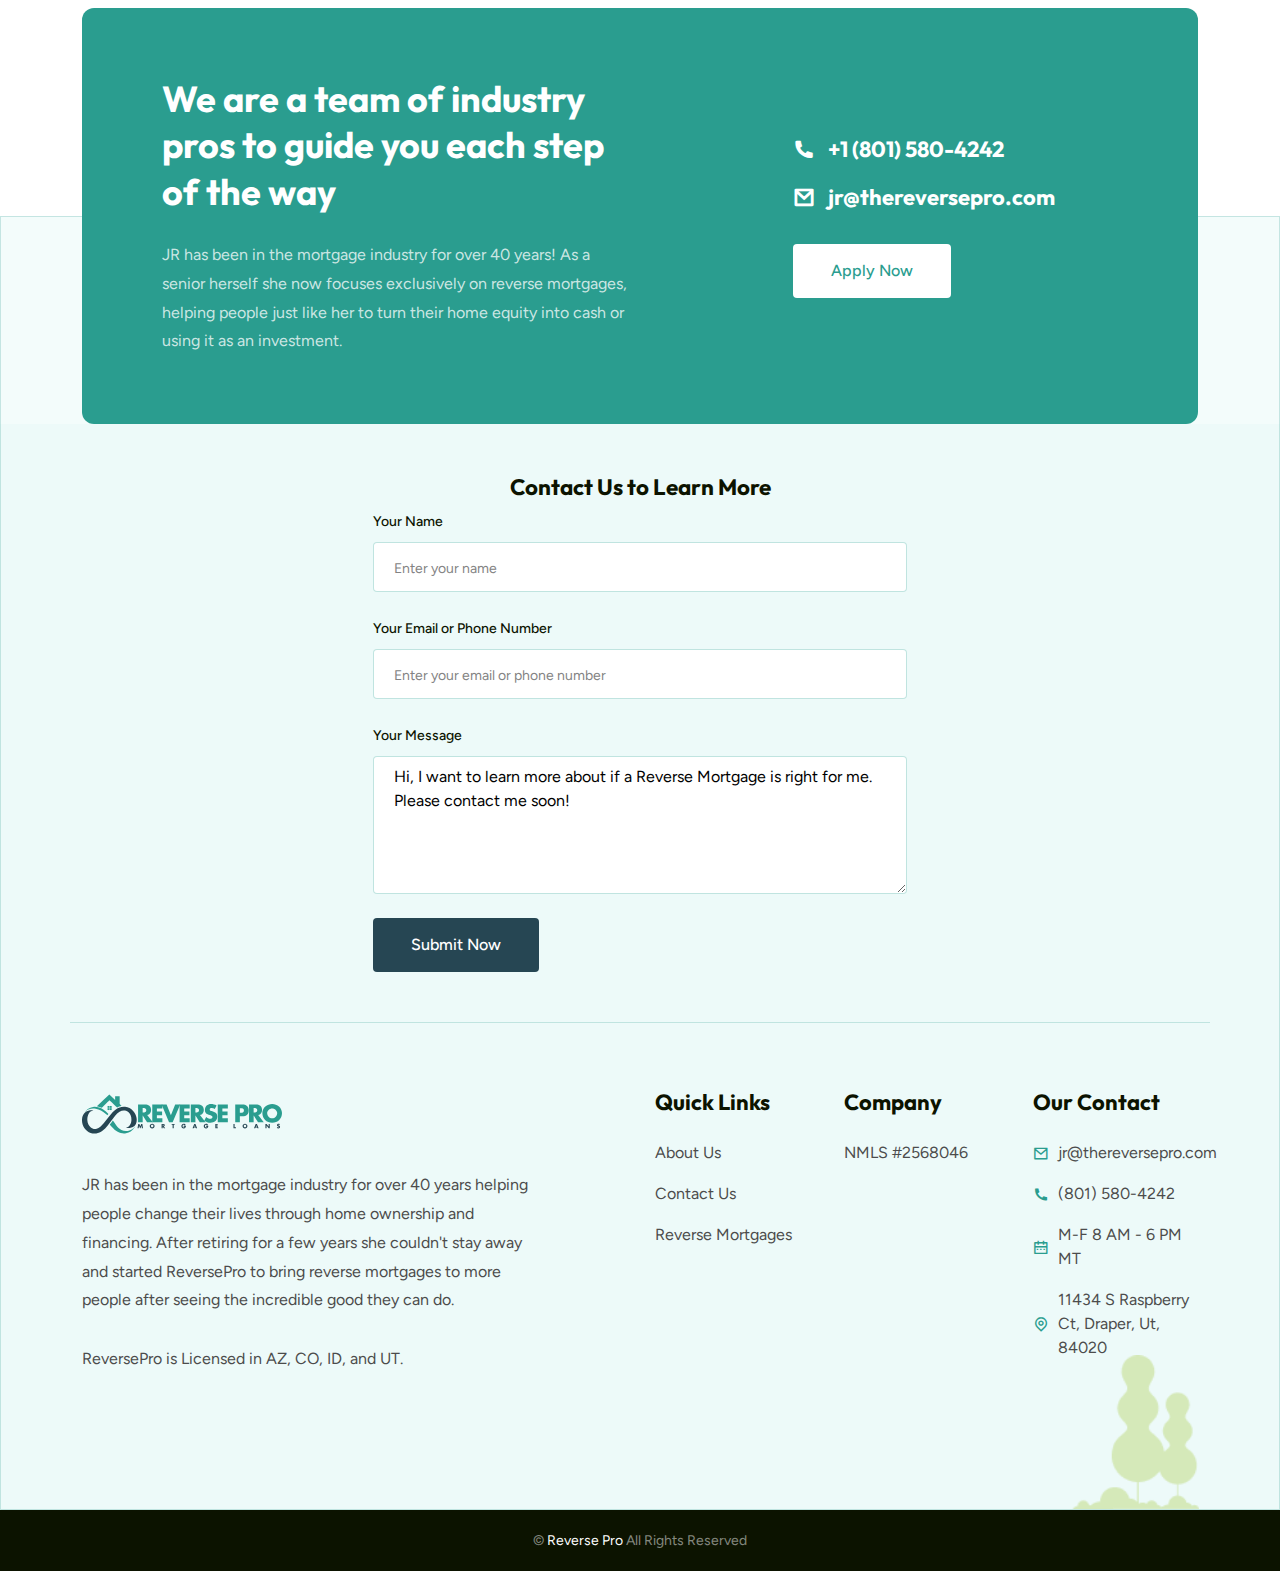
==== commit 3f523460: "wip deploy" ====
--- a/index.html
+++ b/index.html
@@ -299,11 +299,13 @@
     <div class="row justify-content-center">
       <div class="col-xl-3 col-sm-3 offset-1">
         <div class="service-single-item transition-y">
-          <i class="flaticon-calculator icon"></i>
+          <div class="icon-wrapper-center">
+            <i class="flaticon-calculator icon"></i>
+          </div>
           <h3>
             <a href="/faq">Leverage your Equity</a>
           </h3>
-          <p>
+          <p class="min-height">
             Reverse Mortgages let you use the equity you've built up in your
             house without having to sell.
           </p>
@@ -315,11 +317,13 @@
       </div>
       <div class="col-xl-3 col-sm-3 offset-1">
         <div class="service-single-item transition-y">
-          <i class="flaticon-refinance icon"></i>
+          <div class="icon-wrapper-center">
+            <i class="flaticon-refinance icon"></i>
+          </div>
           <h3>
             <a href="/contact">Simple Qualification</a>
           </h3>
-          <p>
+          <p class="min-height">
             Qualify based on your age and the equity in your home. No credit
             check required! Talk to an LO today!
           </p>
@@ -331,11 +335,13 @@
       </div>
       <div class="col-xl-3 col-sm-3 offset-1">
         <div class="service-single-item transition-y">
-          <i class="flaticon-taxes icon"></i>
+          <div class="icon-wrapper-center">
+            <i class="flaticon-taxes icon"></i>
+          </div>
           <h3>
             <a href="/contact">Cash or Investment</a>
           </h3>
-          <p>
+          <p class="min-height">
             If your home is paid off the reverse mortgage can be a great
             investment tool as well as a way to use your home equity for growth.
             </p>
@@ -444,7 +450,7 @@
     <div class="row align-items-center">
       <div class="col-lg-6">
         <div class="service-content">
-          <h2>
+          <h2 class="special-font">
             Are you worried about retirement or just need a little more income
             but don't want to sell your home?
           </h2>
@@ -480,11 +486,11 @@
         <div class="row justify-content-center">
           <div class="col-xl-6 col-sm-6">
             <div class="service-single-item transition-y style-two">
-              <i class="flaticon-house icon"></i>
+              <a href="/faq"><i class="flaticon-house icon"></i></a>
               <h3>
                 <a href="/faq">62+ Years Young</a>
               </h3>
-              <p>
+              <p class="min-height-larger">
                 Reverse Mortgages are for seniors over 62 years of age that have
                 built up equity in their homes. Reverses don't require any repayment until
                 you move or pass on.
@@ -497,11 +503,11 @@
           </div>
           <div class="col-xl-6 col-sm-6">
             <div class="service-single-item transition-y style-two">
-              <i class="flaticon-calculator icon"></i>
+              <a href="/faq"><i class="flaticon-calculator icon"></i></a>
               <h3>
                 <a href="/faq">Stay in Your Home</a>
               </h3>
-              <p>
+              <p class="min-height-larger">
                 Reverse Mortgages let you stay in your home and keep the title
                 while making some of your equity available.
               </p>
@@ -513,11 +519,11 @@
           </div>
           <div class="col-xl-6 col-sm-6">
             <div class="service-single-item transition-y style-two">
-              <i class="flaticon-refinance icon"></i>
+              <a href="/faq"><i class="flaticon-refinance icon"></i></a>
               <h3>
                 <a href="/faq">Tax Free Income</a>
               </h3>
-              <p>
+              <p class="min-height-larger">
                 Many reverse mortgages give you the proceeds in tax-free cash
                 that you can use however you want. Check with your LO and your
                 tax professional for more details.
@@ -530,11 +536,11 @@
           </div>
           <div class="col-xl-6 col-sm-6">
             <div class="service-single-item transition-y style-two">
-              <i class="flaticon-taxes icon"></i>
+              <a href="/faq"><i class="flaticon-taxes icon"></i></a>
               <h3>
                 <a href="/faq"> Heirs Not Liable</a>
               </h3>
-              <p>
+              <p class="min-height-larger">
                 Neither you nor your heirs are liable for any extra amount if
                 your mortgage exceeds the value of your home because of
                 unfavorable market conditions.
--- a/assets/css/style.css
+++ b/assets/css/style.css
@@ -212,6 +212,10 @@
   }
 }
 
+.special-font {
+  font-family: helvetica;
+}
+
 body {
   margin: 0;
   font-family: var(--bs-body-font-family);
@@ -13474,7 +13478,8 @@
   color: #4c4c4c;
 }
 a:hover {
-  color: #426900;
+  /* color: #426900; */
+  color: var(--bs-primarydiv);
 }
 
 .h1,
@@ -13775,7 +13780,7 @@
   display: inline-block;
   background-color: #fff;
   /* color: #426900; */
-  color: var(--logo-dark);
+  color: var(--bs-primarydiv);
   font-size: 22px;
   text-decoration: none;
   position: absolute;
@@ -13870,7 +13875,8 @@
   position: absolute;
   top: -6px;
   left: 0;
-  color: #426900;
+  /* color: #426900; */
+  color: var(--bs-primarydiv);
   font-size: 25px;
 }
 .main-content-text ol {
@@ -13880,13 +13886,15 @@
   margin-bottom: 20px;
 }
 .main-content-text ol li::marker {
-  color: #426900;
+  /* color: #426900; */
+  color: var(--bs-primarydiv);
 }
 .main-content-text ol li:last-child {
   margin-bottom: 0;
 }
 .main-content-text a {
-  color: #426900;
+  /* color: #426900; */
+  color: var(--bs-primarydiv);
 }
 .main-content-text a:hover {
   text-decoration: underline;
@@ -13908,7 +13916,8 @@
 .error-content .h1 {
   font-size: 100px;
   line-height: 1;
-  color: #426900;
+  /* color: #426900; */
+  color: var(--bs-primarydiv);
 }
 .error-content h1 span,
 .error-content .h1 span {
@@ -14037,7 +14046,8 @@
   border-radius: 50px;
 }
 .scroll-bar::-webkit-scrollbar-thumb:hover {
-  background: #426900;
+  /* background: #426900; */
+  background: var(--bs-primarydiv);
   border-radius: 50px;
 }
 .scroll-bar.active {
@@ -14050,12 +14060,14 @@
   border-radius: 0;
 }
 .scroll-bar.active::-webkit-scrollbar-thumb {
-  background: #426900;
+  /* background: #426900; */
+  background: var(--bs-primarydiv);
   transition: all ease 0.5s;
   border-radius: 0;
 }
 .scroll-bar.active::-webkit-scrollbar-thumb:hover {
-  background: #426900;
+  /* background: #426900; */
+  background: var(--bs-primarydiv);
   border-radius: 0;
 }
 
@@ -14378,8 +14390,10 @@
   border-radius: 50%;
   border: 2px solid transparent;
   animation: rotate linear 3.5s infinite;
-  border-top-color: #426900;
-  border-bottom-color: #426900;
+  /* border-top-color: #426900;
+  border-bottom-color: #426900; */
+  border-top-color: var(--bs-primarydiv);
+  border-bottom-color: var(--bs-primarydiv);
 }
 #preloader .preloader .waviy {
   margin-top: 20px;
@@ -15813,6 +15827,11 @@
   transition: all ease 0.5s;
   opacity: 0;
 } */
+.service-single-item .icon-wrapper-center {
+  width: 100%;
+  text-align: center;
+}
+
 .service-single-item .icon {
   /* border: 1px solid rgba(101, 152, 49, 0.23); */
   border: 1px solid var(--logo-light);
@@ -15843,6 +15862,12 @@
 }
 .service-single-item p {
   margin-bottom: 20px;
+}
+.service-single-item p.min-height {
+  min-height: 125px;
+}
+.service-single-item p.min-height-larger {
+  min-height: 150px;
 }
 .service-single-item:hover .icon {
   background-color: var(--logo-light);
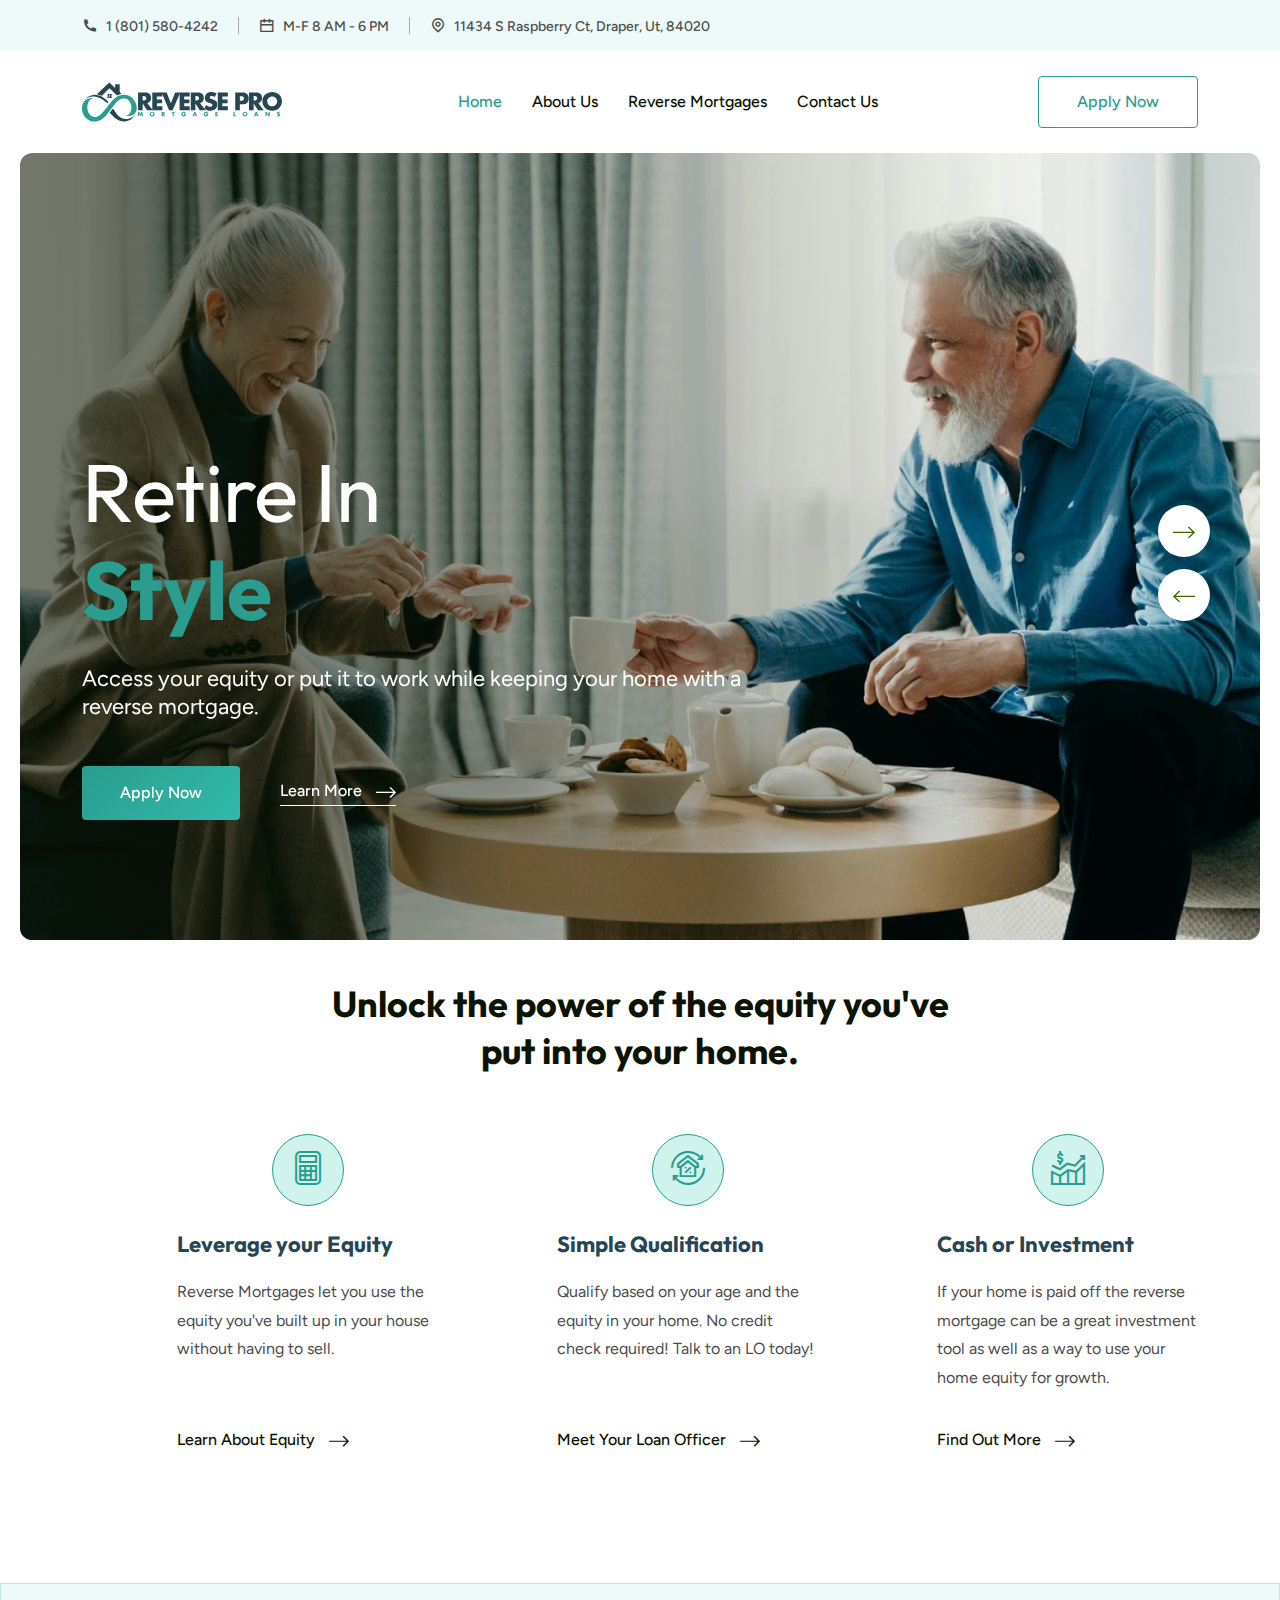
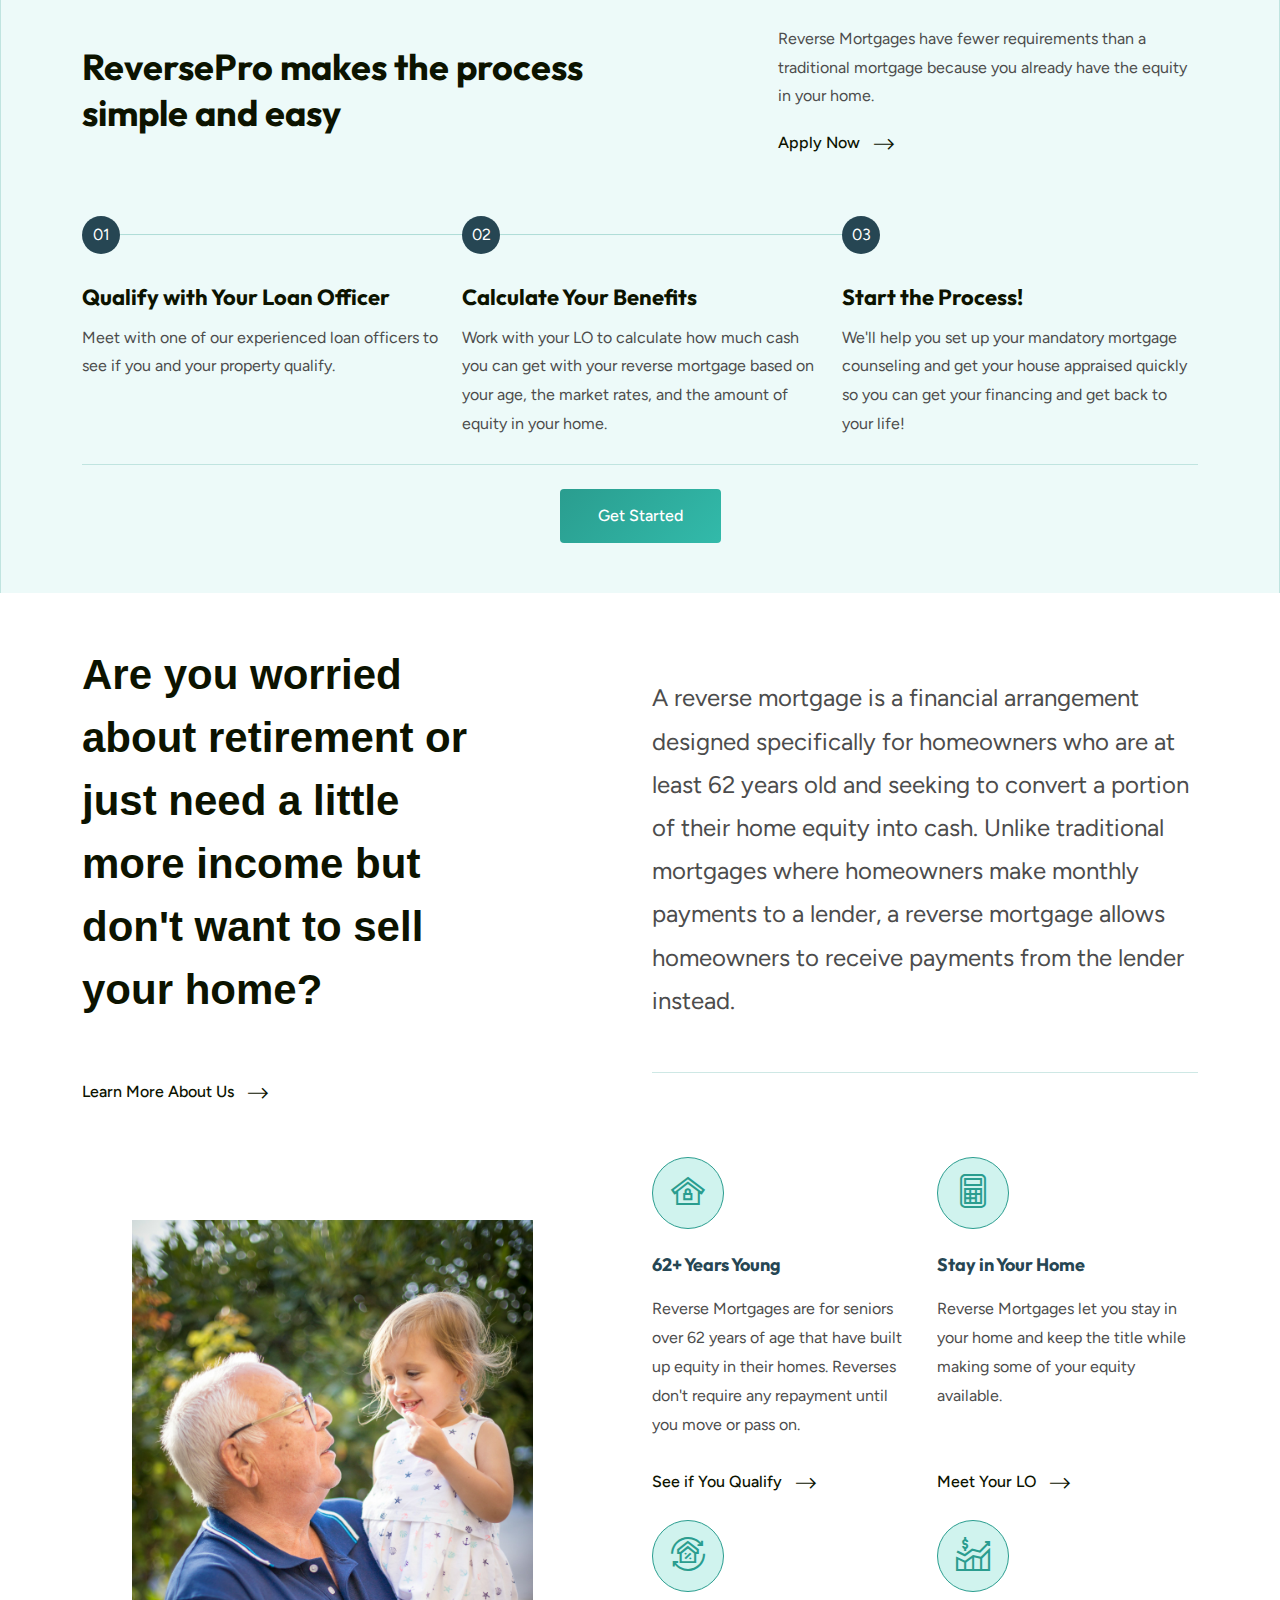
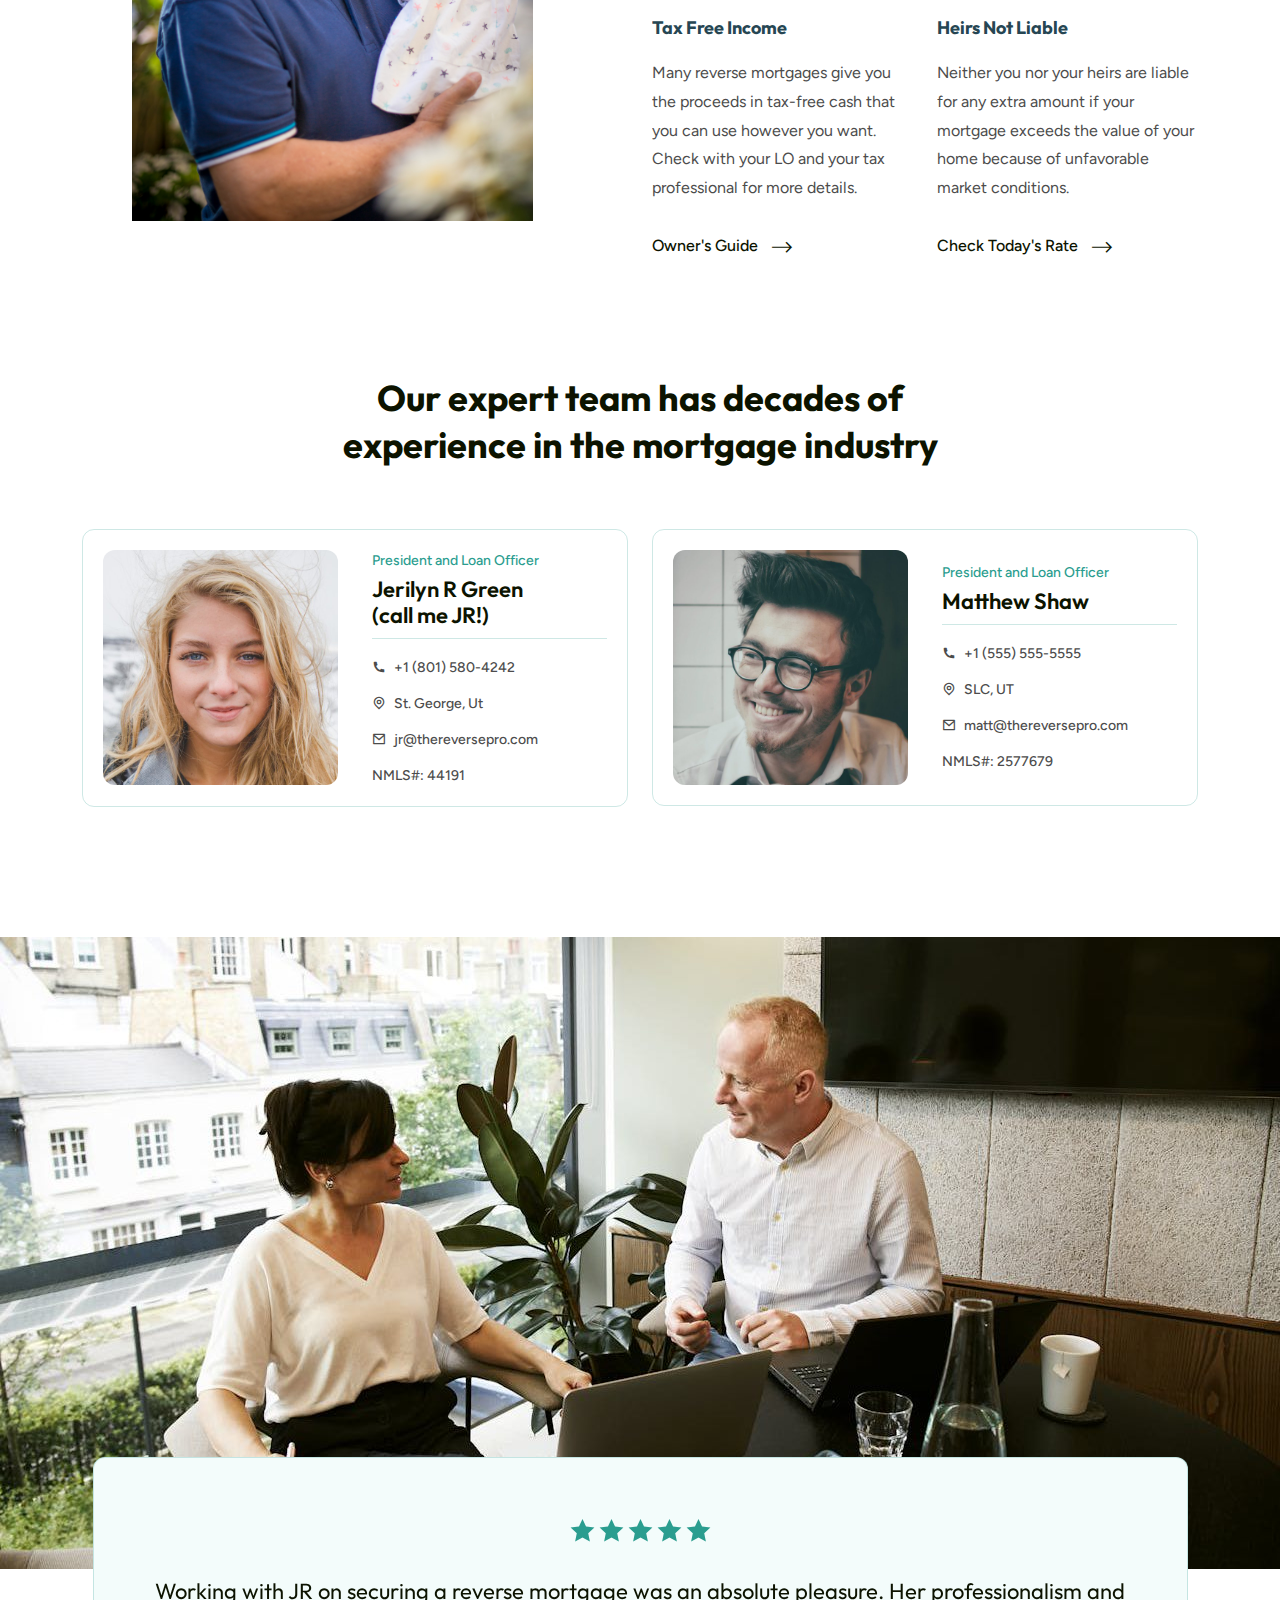
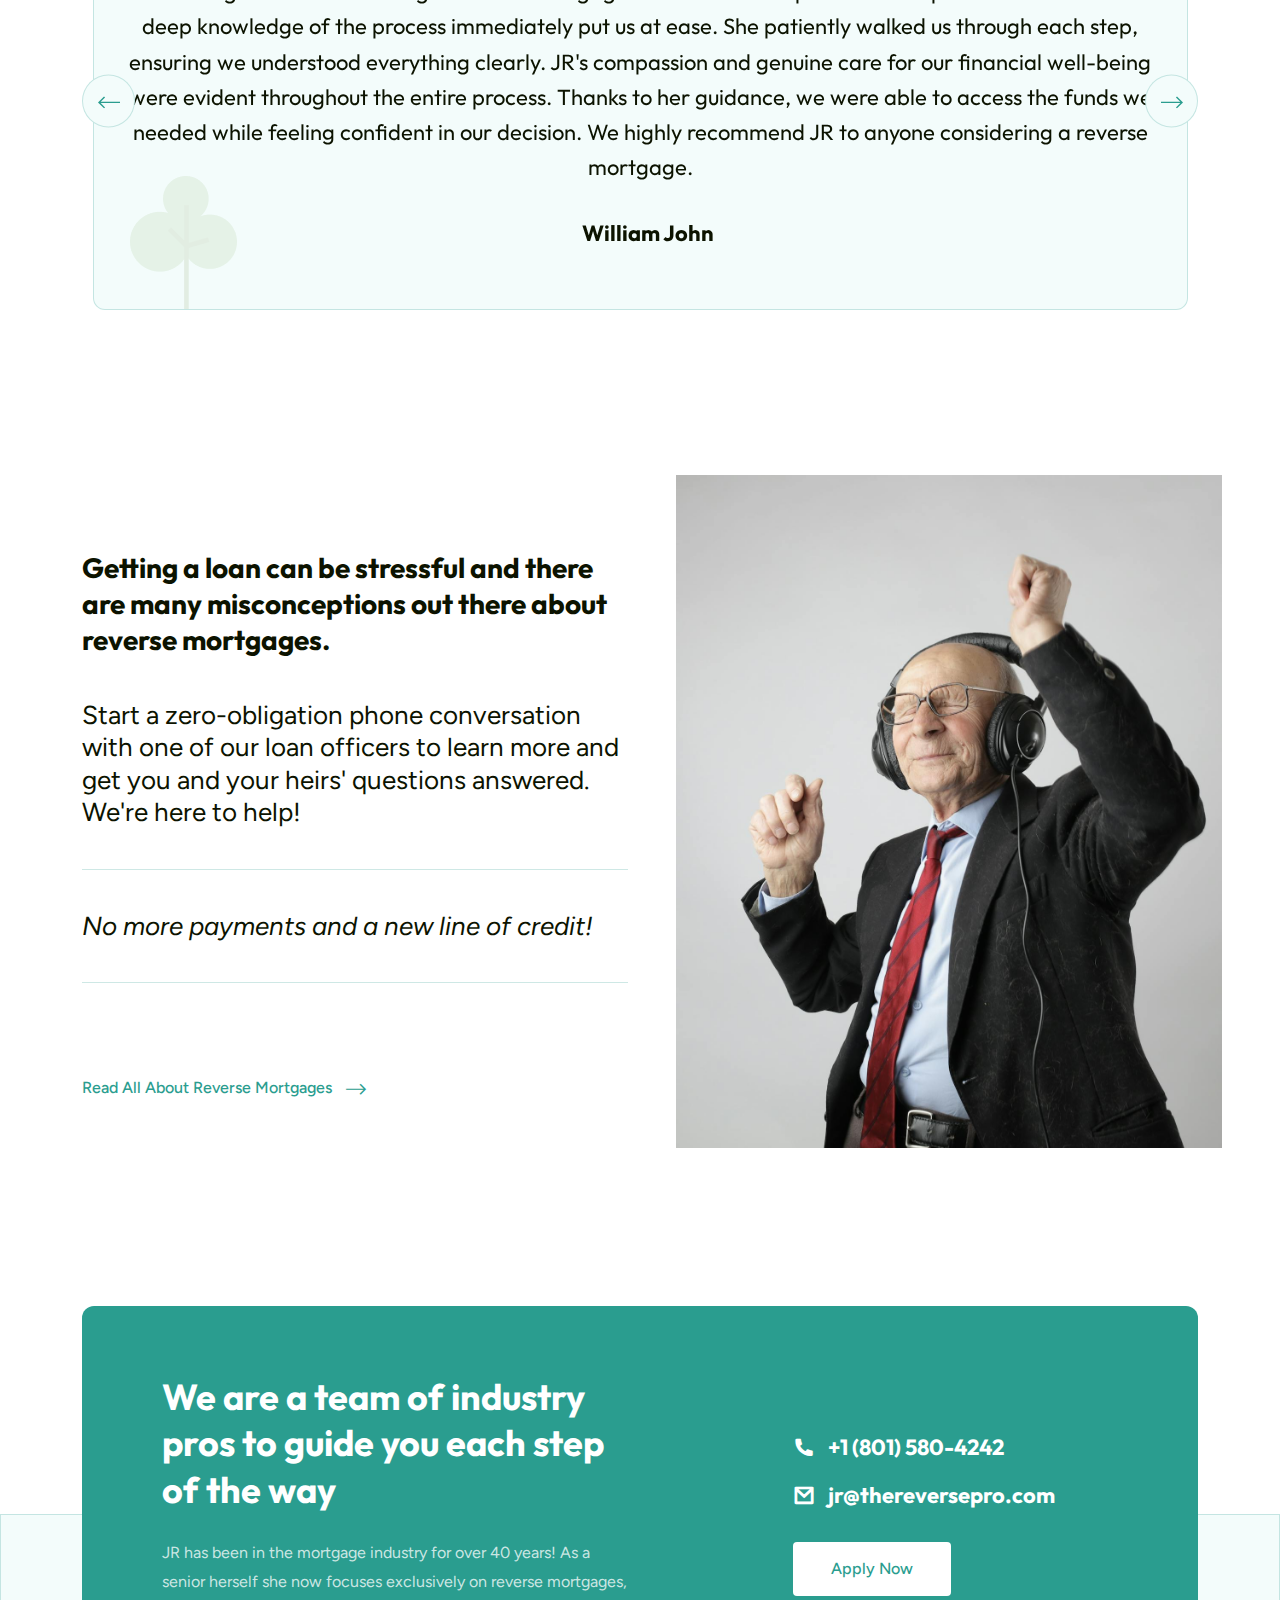
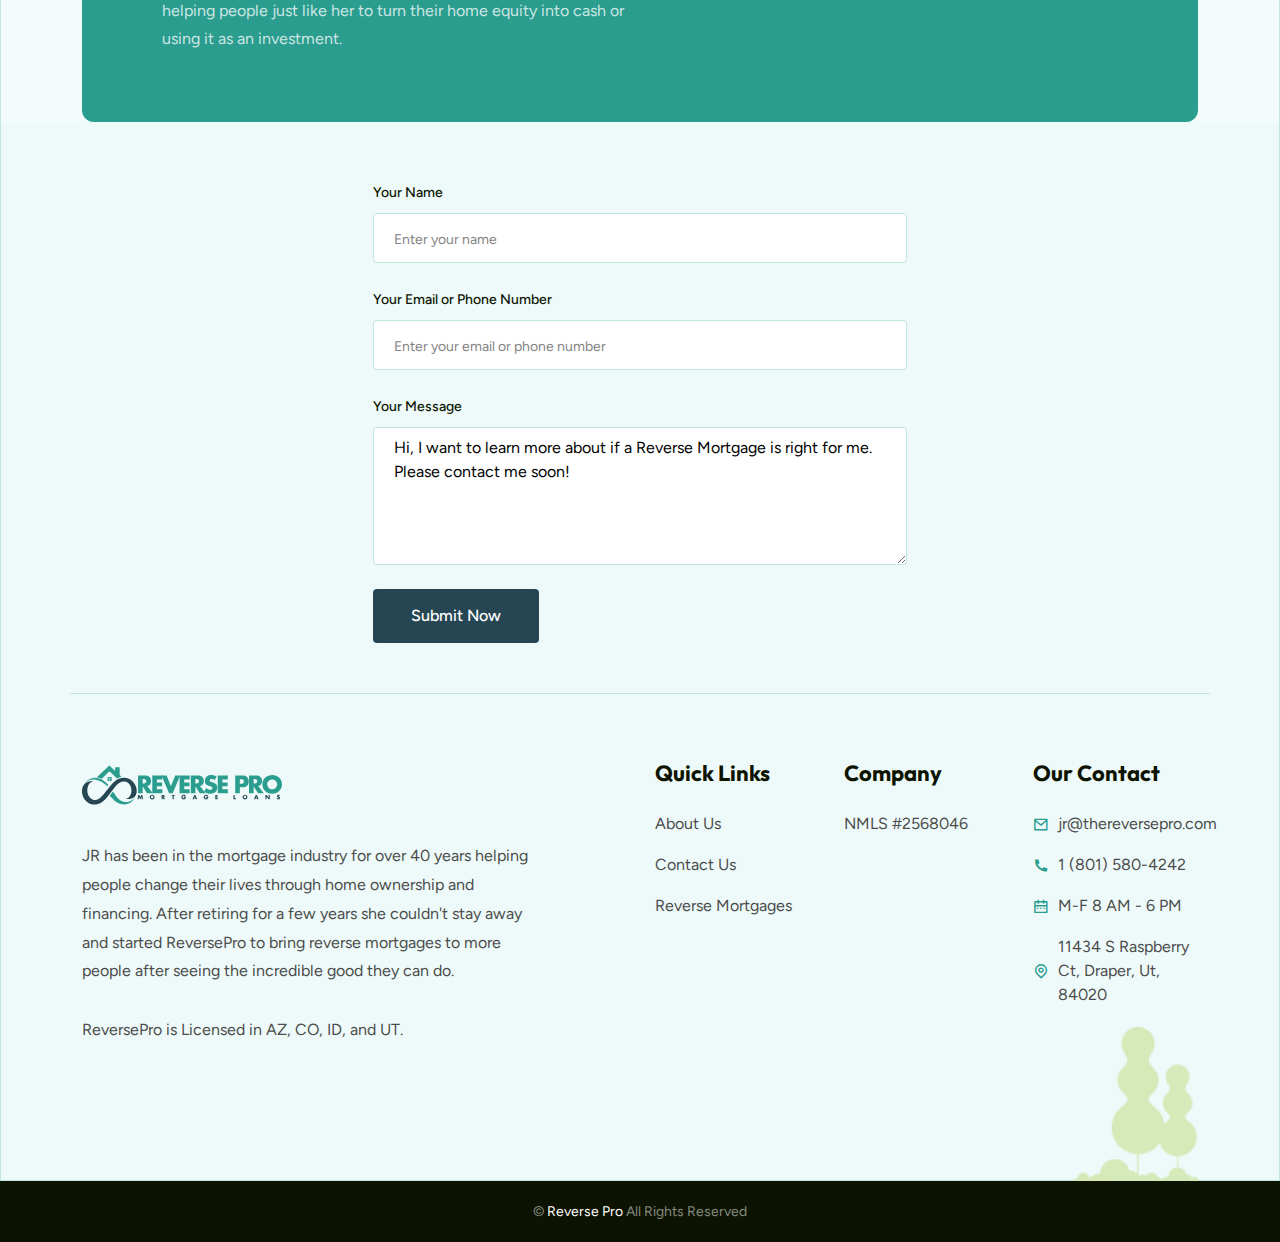
==== commit ba90838a: "wip deploy" ====
--- a/index.html
+++ b/index.html
@@ -64,14 +64,14 @@
                 class="ps-0 mb-0 list-unstyled info-link d-sm-flex text-center flex-wrap align-items-center justify-content-center justify-content-lg-start"
               >
                 <li>
-                  <a href="tel:+8015804242">
+                  <a href="tel:+18015804242">
                     <i class="ri-phone-fill"></i>
-                    (801) 580-4242
+                    1 (801) 580-4242
                   </a>
                 </li>
                 <li>
                   <i class="ri-calendar-line"></i>
-                  M-F 8 AM - 6 PM MT
+                  M-F 8 AM - 6 PM
                 </li>
                 <li>
                   <i class="ri-map-pin-line"></i>
@@ -211,10 +211,9 @@
       >
         <div class="container mw-1380">
           <div class="banner-content">
-            <h1><span>Retire In</span><br/>Style</h1>
+            <h1><span>Retire In</span><br/> Style</h1>
             <p>
-              Access your equity or put it to work while keeping your home with
-              a reverse mortgage.
+              Access your equity or put it to work while keeping your home with a reverse mortgage.
             </p>
             <div class="banner-btn d-flex align-items-center">
               <a href="/contact" class="btn border-0">Apply Now</a>
@@ -236,7 +235,8 @@
           <div class="banner-content">
             <h1><span>Seize your</span> Opportunity</h1>
             <p>
-              Let us help you find the right loan for you and your family's lifestyle goals.
+              
+              Let us help you find the right loan for you and your family&#39;s lifestyle goals.
             </p>
             <div class="banner-btn d-flex align-items-center">
               <a href="/contact" class="btn border-0">
@@ -259,9 +259,7 @@
         <div class="container mw-1380">
           <div class="banner-content">
             <h1><span>Follow Your</span> Dreams</h1>
-            <p>
-              Spend your time doing what you love.
-            </p>
+            <p>Spend your time doing what you love.</p>
             <div class="banner-btn d-flex align-items-center">
               <a href="/contact" class="btn border-0">
                 Apply Now
@@ -290,11 +288,11 @@
 </div>
 <!-- End Banner Area -->
 
-<!-- Start Services Area -->
+<!-- Start Why Get Reverse Area -->
 <div class="service-area pb-105 pt-50">
   <div class="container mw-1380">
     <div class="section-title">
-      <h2>Unlock the power of the equity you've put into your home.</h2>
+      <h2>Unlock the power of the equity you&#39;ve put into your home.</h2>
     </div>
     <div class="row justify-content-center">
       <div class="col-xl-3 col-sm-3 offset-1">
@@ -306,8 +304,7 @@
             <a href="/faq">Leverage your Equity</a>
           </h3>
           <p class="min-height">
-            Reverse Mortgages let you use the equity you've built up in your
-            house without having to sell.
+            Reverse Mortgages let you use the equity you&#39;ve built up in your house without having to sell.
           </p>
           <a href="/faq" class="read-more">
             Learn About Equity
@@ -321,11 +318,10 @@
             <i class="flaticon-refinance icon"></i>
           </div>
           <h3>
-            <a href="/contact">Simple Qualification</a>
+            <a href="/faq">Simple Qualification</a>
           </h3>
           <p class="min-height">
-            Qualify based on your age and the equity in your home. No credit
-            check required! Talk to an LO today!
+            Qualify based on your age and the equity in your home. No credit check required! Talk to an LO today!
           </p>
           <a href="/contact" class="read-more">
             Meet Your Loan Officer
@@ -339,12 +335,11 @@
             <i class="flaticon-taxes icon"></i>
           </div>
           <h3>
-            <a href="/contact">Cash or Investment</a>
+            <a href="/faq">Cash or Investment</a>
           </h3>
           <p class="min-height">
-            If your home is paid off the reverse mortgage can be a great
-            investment tool as well as a way to use your home equity for growth.
-            </p>
+            If your home is paid off the reverse mortgage can be a great investment tool as well as a way to use your home equity for growth.
+          </p>
           <a href="/contact" class="read-more">
             Find Out More
             <i class="flaticon-right-arrow"></i>
@@ -354,8 +349,9 @@
     </div>
   </div>
 </div>
-<!-- End Services Area -->
-
+<!-- End Why Reverse Area -->
+
+<!-- Start steps area -->
 <div class="process-area bg-gray2 border border-bottom-0 pt-50 pb-50">
   <div class="container mw-1380">
     <div class="process-content-wrap">
@@ -368,11 +364,10 @@
         <div class="col-lg-6">
           <div class="process-content mw-420">
             <p>
-              Reverse Mortgages have fewer requirements than a traditional
-              mortgage because you already have the equity in your home.
+            Reverse Mortgages have fewer requirements than a traditional mortgage because you already have the equity in your home.
             </p>
-            <a href="/contact" class="read-more"
-              >Apply Now <i class="flaticon-right-arrow"></i
+            <a href="/contact" class="read-more">
+            Apply Now <i class="flaticon-right-arrow"></i
             ></a>
           </div>
         </div>
@@ -393,8 +388,7 @@
           </div>
           <h3>Qualify with Your Loan Officer</h3>
           <p>
-            Meet with one of our experienced loan officers to see if you and
-            your property qualify.
+            Meet with one of our experienced loan officers to see if you and your property qualify.
           </p>
         </div>
       </div>
@@ -410,11 +404,7 @@
             />
           </div>
           <h3>Calculate Your Benefits</h3>
-          <p>
-            Work with your LO to calculate how much cash you can get with your
-            reverse mortgage based on your age, the market rates, and the amount
-            of equity in your home.
-          </p>
+          <p>Work with your LO to calculate how much cash you can get with your reverse mortgage based on your age, the market rates, and the amount of equity in your home.</p>
         </div>
       </div>
       <div class="col-lg-4">
@@ -425,11 +415,7 @@
             </div>
           </div>
           <h3>Start the Process!</h3>
-          <p>
-            We'll help you set up your mandatory mortgage counseling and get
-            your house appraised quickly so you can get your financing and get
-            back to your life!
-          </p>
+          <p>We&#39;ll help you set up your mandatory mortgage counseling and get your house appraised quickly so you can get your financing and get back to your life! </p>
         </div>
       </div>
       <div class="col-lg-12">
@@ -444,15 +430,14 @@
 </div>
 
 
-<!-- Start Services Area -->
+<!-- Start Info Area -->
 <div class="service-area pb-50 pt-50">
   <div class="container mw-1380">
     <div class="row align-items-center">
       <div class="col-lg-6">
         <div class="service-content">
           <h2 class="special-font">
-            Are you worried about retirement or just need a little more income
-            but don't want to sell your home?
+            Are you worried about retirement or just need a little more income but don&#39;t want to sell your home?
           </h2>
           <a href="/about" class="read-more">
             Learn More About Us
@@ -462,14 +447,7 @@
       </div>
       <div class="col-lg-6">
         <div class="service-content">
-          <p>
-            A reverse mortgage is a financial arrangement designed specifically
-            for homeowners who are at least 62 years old and seeking to convert
-            a portion of their home equity into cash. Unlike traditional
-            mortgages where homeowners make monthly payments to a lender, a
-            reverse mortgage allows homeowners to receive payments from the
-            lender instead.
-          </p>
+          <p>A reverse mortgage is a financial arrangement designed specifically for homeowners who are at least 62 years old and seeking to convert a portion of their home equity into cash. Unlike traditional mortgages where homeowners make monthly payments to a lender, a reverse mortgage allows homeowners to receive payments from the lender instead.</p>
         </div>
       </div>
     </div>
@@ -491,9 +469,7 @@
                 <a href="/faq">62+ Years Young</a>
               </h3>
               <p class="min-height-larger">
-                Reverse Mortgages are for seniors over 62 years of age that have
-                built up equity in their homes. Reverses don't require any repayment until
-                you move or pass on.
+                Reverse Mortgages are for seniors over 62 years of age that have built up equity in their homes. Reverses don&#39;t require any repayment until you move or pass on.
               </p>
               <a href="/contact" class="read-more">
                 See if You Qualify
@@ -508,8 +484,7 @@
                 <a href="/faq">Stay in Your Home</a>
               </h3>
               <p class="min-height-larger">
-                Reverse Mortgages let you stay in your home and keep the title
-                while making some of your equity available.
+                Reverse Mortgages let you stay in your home and keep the title while making some of your equity available.
               </p>
               <a href="/contact" class="read-more">
                 Meet Your LO
@@ -524,12 +499,10 @@
                 <a href="/faq">Tax Free Income</a>
               </h3>
               <p class="min-height-larger">
-                Many reverse mortgages give you the proceeds in tax-free cash
-                that you can use however you want. Check with your LO and your
-                tax professional for more details.
+                Many reverse mortgages give you the proceeds in tax-free cash that you can use however you want. Check with your LO and your tax professional for more details.
               </p>
               <a href="/faq" class="read-more">
-                Owner's Guide
+                Owner&#39;s Guide
                 <i class="flaticon-right-arrow"></i>
               </a>
             </div>
@@ -538,15 +511,13 @@
             <div class="service-single-item transition-y style-two">
               <a href="/faq"><i class="flaticon-taxes icon"></i></a>
               <h3>
-                <a href="/faq"> Heirs Not Liable</a>
+                <a href="/faq">Heirs Not Liable</a>
               </h3>
               <p class="min-height-larger">
-                Neither you nor your heirs are liable for any extra amount if
-                your mortgage exceeds the value of your home because of
-                unfavorable market conditions.
+                Neither you nor your heirs are liable for any extra amount if your mortgage exceeds the value of your home because of unfavorable market conditions.
               </p>
               <a href="/contact" class="read-more">
-                Check Today’s Rate
+                Check Today&#39;s Rate
                 <i class="flaticon-right-arrow"></i>
               </a>
             </div>
@@ -558,154 +529,90 @@
 </div>
 <!-- End Services Area -->
 
-
+<!-- begin team area -->
 <div class="team-member-area pt-50 pb-105">
   <div class="container mw-1380">
     <div class="section-title">
-      <h2>
-        Our expert team has decades of experience in the mortgage industry
-      </h2>
+      <h2>Our expert team has decades of experience in the mortgage industry</h2>
     </div>
     <div class="row justify-content-center">
-      <div class="col-xl-6">
-        <div class="team-member-single-item border transition-y">
-          <div class="d-md-flex align-items-center">
-            <a
-              href="tl"
-              class="flex-shrink-0 mb-4 mb-md-0 d-block"
-            >
-              <img src="assets/images/team-1.jpg" alt="" />
-            </a>
-            <div class="flex-grow-1 ms-34">
-              <span class="title">President and Loan Officer</span>
-              <h3>
-                <a href="/about">Jerilyn R Green</a>
-                <div>(call me JR!)</div>
-              </h3>
-              <ul class="ps-0 mb-0 list-unstyled">
-                <li>
-                  <i class="ri-phone-fill"></i>
-                  <a href="tel:+18015804242">+1 (801) 580-4242</a>
-                </li>
-                <li>
-                  <i class="ri-map-pin-line"></i>
-                  <span>St. George, UT</span>
-                </li>
-                <li>
-                  <i class="ri-mail-line"></i>
-                  <a href="mailto:jr@thereversepro.com">jr@thereversepro.com</a>
-                </li>
-                <li>
-                  NMLS#: 44191
-                </li>
-              </ul>
-            </div>
-          </div>
-        </div>
-      </div>
-      <div class="col-xl-6">
-        <div class="team-member-single-item border transition-y">
-          <div class="d-md-flex align-items-center">
-            <a
-              href="/contact"
-              class="flex-shrink-0 mb-4 mb-md-0 d-block"
-            >
-              <img src="assets/images/team-2.jpg" alt="" />
-            </a>
-            <div class="flex-grow-1 ms-34">
-              <span class="title">CFO and Loan Officer</span>
-              <h3>
-                <a href="/contact">Matthew Shaw</a>
-              </h3>
-              <ul class="ps-0 mb-0 list-unstyled">
-                <li>
-                  <i class="ri-phone-fill"></i>
-                  <a href="tel:+15555555555">+1 (555) 555-5555</a>
-                </li>
-                <li>
-                  <i class="ri-map-pin-line"></i>
-                  <span>SLC, UT</span>
-                </li>
-                <li>
-                  <i class="ri-mail-line"></i>
-                  <a href="mailto:matt@thereversepro.com">
-                    matt@thereversepro.com
-                  </a>
-                </li>
-                <li>
-                  NMLS#: 2577679
-                </li>
-              </ul>
-            </div>
-          </div>
-        </div>
-      </div>
-      <div class="col-xl-6">
-        <div class="team-member-single-item border transition-y">
-          <div class="d-md-flex align-items-center">
-            <a
-              href="/contact"
-              class="flex-shrink-0 mb-4 mb-md-0 d-block"
-            >
-              <img src="assets/images/team-3.jpg" alt="" />
-            </a>
-            <div class="flex-grow-1 ms-34">
-              <span class="title">Loan Officer</span>
-              <h3>
-                <a href="/contact">Laura Martinez</a>
-              </h3>
-              <ul class="ps-0 mb-0 list-unstyled">
-                <li>
-                  <i class="ri-phone-fill"></i>
-                  <a href="tel:+1332455535">+1 3324 55 535</a>
-                </li>
-                <li>
-                  <i class="ri-map-pin-line"></i>
-                  <span>Hilton Road, 90KY, NY, America</span>
-                </li>
-                <li>
-                  <i class="ri-mail-line"></i>
-                  <a href="mailto:loanofficer@laks.com">loanofficer@laks.com</a>
-                </li>
-              </ul>
-            </div>
-          </div>
-        </div>
-      </div>
-      <div class="col-xl-6">
-        <div class="team-member-single-item border transition-y">
-          <div class="d-md-flex align-items-center">
-            <a
-              href="/contact"
-              class="flex-shrink-0 mb-4 mb-md-0 d-block"
-            >
-              <img src="assets/images/team-4.jpg" alt="team" />
-            </a>
-            <div class="flex-grow-1 ms-34">
-              <span class="title">CEO</span>
-              <h3>
-                <a href="/contact">Richard Jackson</a>
-              </h3>
-              <ul class="ps-0 mb-0 list-unstyled">
-                <li>
-                  <i class="ri-phone-fill"></i>
-                  <a href="tel:+1332455536">+1 3324 55 536</a>
-                </li>
-                <li>
-                  <i class="ri-map-pin-line"></i>
-                  <span>Hilton Road, 90KY, NY, America</span>
-                </li>
-                <li>
-                  <i class="ri-mail-line"></i>
-                  <a href="mailto:richardjackson@laks.com"
-                    >richardjackson@laks.com</a
-                  >
-                </li>
-              </ul>
-            </div>
-          </div>
-        </div>
-      </div>
+      
+        
+        <div class="col-xl-6">
+          <div class="team-member-single-item border transition-y">
+            <div class="d-md-flex align-items-center">
+              <a href="/about" class="flex-shrink-0 mb-4 mb-md-0 d-block">
+                <img src="/assets/images/team-1.jpg" alt="" />
+              </a>
+              <div class="flex-grow-1 ms-34">
+                <span class="title">President and Loan Officer</span>
+                <h3>
+                  <a href="/about">Jerilyn R Green</a>
+                  
+                  <div>(call me JR!)</div>
+                  
+                </h3>
+                <ul class="ps-0 mb-0 list-unstyled">
+                  <li>
+                    <i class="ri-phone-fill"></i>
+                    <a href="tel:+18015804242">+1 (801) 580-4242</a>
+                  </li>
+                  <li>
+                    <i class="ri-map-pin-line"></i>
+                    <span>St. George, Ut</span>
+                  </li>
+                  <li>
+                    <i class="ri-mail-line"></i>
+                    <a href="mailto:jr@thereversepro.com">jr@thereversepro.com</a>
+                  </li>
+                  
+                  <li>
+                    NMLS#: 44191
+                  </li>
+                  
+                </ul>
+              </div>
+            </div>
+          </div>
+        </div>
+      
+        
+        <div class="col-xl-6">
+          <div class="team-member-single-item border transition-y">
+            <div class="d-md-flex align-items-center">
+              <a href="/about" class="flex-shrink-0 mb-4 mb-md-0 d-block">
+                <img src="/assets/images/team-2.jpg" alt="" />
+              </a>
+              <div class="flex-grow-1 ms-34">
+                <span class="title">President and Loan Officer</span>
+                <h3>
+                  <a href="/about">Matthew Shaw</a>
+                  
+                </h3>
+                <ul class="ps-0 mb-0 list-unstyled">
+                  <li>
+                    <i class="ri-phone-fill"></i>
+                    <a href="tel:+15555555555">+1 (555) 555-5555</a>
+                  </li>
+                  <li>
+                    <i class="ri-map-pin-line"></i>
+                    <span>SLC, UT</span>
+                  </li>
+                  <li>
+                    <i class="ri-mail-line"></i>
+                    <a href="mailto:matt@thereversepro.com">matt@thereversepro.com</a>
+                  </li>
+                  
+                  <li>
+                    NMLS#: 2577679
+                  </li>
+                  
+                </ul>
+              </div>
+            </div>
+          </div>
+        </div>
+       
     </div>
   </div>
 </div>
@@ -739,15 +646,7 @@
               </li>
             </ul>
             <p>
-              Working with JR on securing a reverse mortgage was an absolute
-              pleasure. Her professionalism and deep knowledge of the process
-              immediately put us at ease. She patiently walked us through each
-              step, ensuring we understood everything clearly. JR's compassion
-              and genuine care for our financial well-being were evident
-              throughout the entire process. Thanks to her guidance, we were
-              able to access the funds we needed while feeling confident in our
-              decision. We highly recommend JR to anyone considering a reverse
-              mortgage.
+            Working with JR on securing a reverse mortgage was an absolute pleasure. Her professionalism and deep knowledge of the process immediately put us at ease. She patiently walked us through each step, ensuring we understood everything clearly. JR&#39;s compassion and genuine care for our financial well-being were evident throughout the entire process. Thanks to her guidance, we were able to access the funds we needed while feeling confident in our decision. We highly recommend JR to anyone considering a reverse mortgage.
             </p>
             <div class="d-flex justify-content-center">
               <div class="d-flex align-items-center justify-content-center">
@@ -765,6 +664,8 @@
             />
           </div>
         </div>
+
+
         <div class="swiper-slide">
           <div class="testimonials-single-item position-relative z-1">
             <ul class="ps-0 list-unstyled d-flex justify-content-center gap-1">
@@ -785,15 +686,7 @@
               </li>
             </ul>
             <p>
-              JR made the entire experience of obtaining a reverse mortgage
-              straightforward and stress-free. From our initial consultation to
-              the closing of the loan, she was incredibly attentive and
-              responsive to all our questions and concerns. Her expertise in
-              this field is unmatched, and she took the time to educate us on
-              all our options, ensuring we made informed decisions. JR's warm
-              demeanor and sincere interest in helping us achieve our financial
-              goals made a significant difference. We are grateful to have had
-              such a wonderful advisor by our side.
+            JR made the entire experience of obtaining a reverse mortgage straightforward and stress-free. From our initial consultation to the closing of the loan, she was incredibly attentive and responsive to all our questions and concerns. Her expertise in this field is unmatched, and she took the time to educate us on all our options, ensuring we made informed decisions. JR&#39;s warm demeanor and sincere interest in helping us achieve our financial goals made a significant difference. We are grateful to have had such a wonderful advisor by our side.
             </p>
             <div class="d-flex justify-content-center">
               <div class="d-flex align-items-center justify-content-center">
@@ -830,18 +723,7 @@
                 <i class="ri-star-fill"></i>
               </li>
             </ul>
-            <p>
-              We cannot speak highly enough of JR and her exceptional service
-              throughout our reverse mortgage process. Her professionalism and
-              attention to detail were outstanding. She took the time to
-              understand our unique situation and provided personalized advice
-              that exceeded our expectations. JR's ability to explain complex
-              financial concepts in a clear and concise manner made us feel
-              empowered and confident in our decisions. Her genuine care for her
-              clients shines through in every interaction. Working with JR was
-              a true pleasure, and we wholeheartedly recommend her expertise to
-              anyone considering a reverse mortgage.
-            </p>
+            <p>We cannot speak highly enough of JR and her exceptional service throughout our reverse mortgage process. Her professionalism and attention to detail were outstanding. She took the time to understand our unique situation and provided personalized advice that exceeded our expectations. JR&#39;s ability to explain complex financial concepts in a clear and concise manner made us feel empowered and confident in our decisions. Her genuine care for her clients shines through in every interaction. Working with JR was a true pleasure, and we wholeheartedly recommend her expertise to anyone considering a reverse mortgage.</p>
             <div class="d-flex justify-content-center">
               <div class="d-flex align-items-center justify-content-center">
               
@@ -850,7 +732,6 @@
                 </div>
               </div>
             </div>
-
             <img
               src="assets/images/shape-1.png"
               class="shape shape-1"
@@ -872,21 +753,14 @@
 </div>
 <!-- End Testimonials On Area -->
 
-<!-- Start About Us Area -->
+<!-- Start Final CTA Area -->
 <div class="about-us-area ptb-130">
   <div class="container mw-1380">
     <div class="row align-items-center">
       <div class="col-lg-6">
         <div class="about-us-content style-two">
-          <h2>
-            Getting a loan can be stressful and there are many misconceptions
-            out there about reverse mortgages.
-          </h2>
-          <p>
-            Start a zero-obligation phone conversation with one of our loan
-            officers to learn more and get you and your heirs' questions
-            answered. We're here to help!
-          </p>
+          <h2>Getting a loan can be stressful and there are many misconceptions out there about reverse mortgages.</h2>
+          <p>Start a zero-obligation phone conversation with one of our loan officers to learn more and get you and your heirs&#39; questions answered. We&#39;re here to help!</p>
           
             <p class="quote-callout">No more payments and a new line of credit!</p>
           <a
@@ -925,11 +799,8 @@
           <div class="guide-content">
             <h2>We are a team of industry pros to guide you each step of the way</h2>
             <p>
-              JR has been in the mortgage industry for over 40 years! As a
-              senior herself she now focuses exclusively on reverse mortgages,
-              helping people just like her to turn their home equity into cash
-              or using it as an investment.
-            </p>
+              JR has been in the mortgage industry for over 40 years! As a senior herself she now focuses exclusively on reverse mortgages, helping people just like her to turn their home equity into cash or using it as an investment.
+              </p>
           </div>
         </div>
         <div class="col-lg-6">
@@ -937,7 +808,7 @@
             <ul class="ps-0 list-unstyled">
               <li>
                 <i class="ri-phone-fill"></i>
-                <a href="tel:+8015804242">+1 (801) 580-4242</a>
+                <a href="tel:+18015804242">+1 (801) 580-4242</a>
               </li>
               <li>
                 <i class="ri-mail-line"></i>
@@ -968,7 +839,7 @@
       <div class="container mw-1380">
         
         <div class="row justify-content-center mx-auto w-50 pb-50">
-            <h3 class="text-center">Contact Us to Learn More</h3>
+            <h3 class="text-center"></h3>
             <form class="team-form">
                 <div class="form-group mb-4">
                     <label class="label">Your Name</label>
@@ -980,8 +851,7 @@
                 </div>
                 <div class="form-group mb-4">
                     <label class="label">Your Message</label>
-                    <textarea class="form-control" cols="30" rows="5" placeholder="Type your message...">
-Hi, I want to learn more about if a Reverse Mortgage is right for me. Please contact me soon!
+                    <textarea class="form-control" cols="30" rows="5" placeholder="Type your message...">Hi, I want to learn more about if a Reverse Mortgage is right for me. Please contact me soon!
                     </textarea>
                 </div>
                 <div class="form-group mb-0">
@@ -999,16 +869,11 @@
               <a href="/" class="d-inline-block logo">
                 <img src="/assets/images/logo.svg" alt="" />
               </a>
-              <p>
-              JR has been in the mortgage industry for over 40 years helping people
-              change their lives through home ownership and financing. After retiring
-              for a few years she couldn't stay away and started ReversePro to bring
-              reverse mortgages to more people after seeing the incredible good they
-              can do.
-              </p>
-              <p>
-                ReversePro is Licensed in AZ, CO, ID, and UT.
-              </p>
+              
+              <p>JR has been in the mortgage industry for over 40 years helping people change their lives through home ownership and financing. After retiring for a few years she couldn&#39;t stay away and started ReversePro to bring reverse mortgages to more people after seeing the incredible good they can do.</p>
+              
+              <p>ReversePro is Licensed in AZ, CO, ID, and UT.</p>
+              
             </div>
           </div>
           <div class="col-lg-1"></div>
@@ -1050,15 +915,15 @@
                     </li>
                     <li class="d-flex align-items-center">
                       <i class="ri-phone-fill"></i>
-                      <a href="tel:+18015804242">(801) 580-4242</a>
+                      <a href="tel:+18015804242">1 (801) 580-4242</a>
                     </li>
                     <li class="d-flex align-items-center">
                       <i class="ri-calendar-2-line"></i>
-                      <span>M-F 8 AM - 6 PM MT</span>
+                      <span>M-F 8 AM - 6 PM</span>
                     </li>
                     <li class="d-flex align-items-center">
                       <i class="ri-map-pin-line"></i>
-                      <span> 11434 S Raspberry Ct, Draper, Ut, 84020 </span>
+                      <span>11434 S Raspberry Ct, Draper, Ut, 84020</span>
                     </li>
                   </ul>
                 </div>
